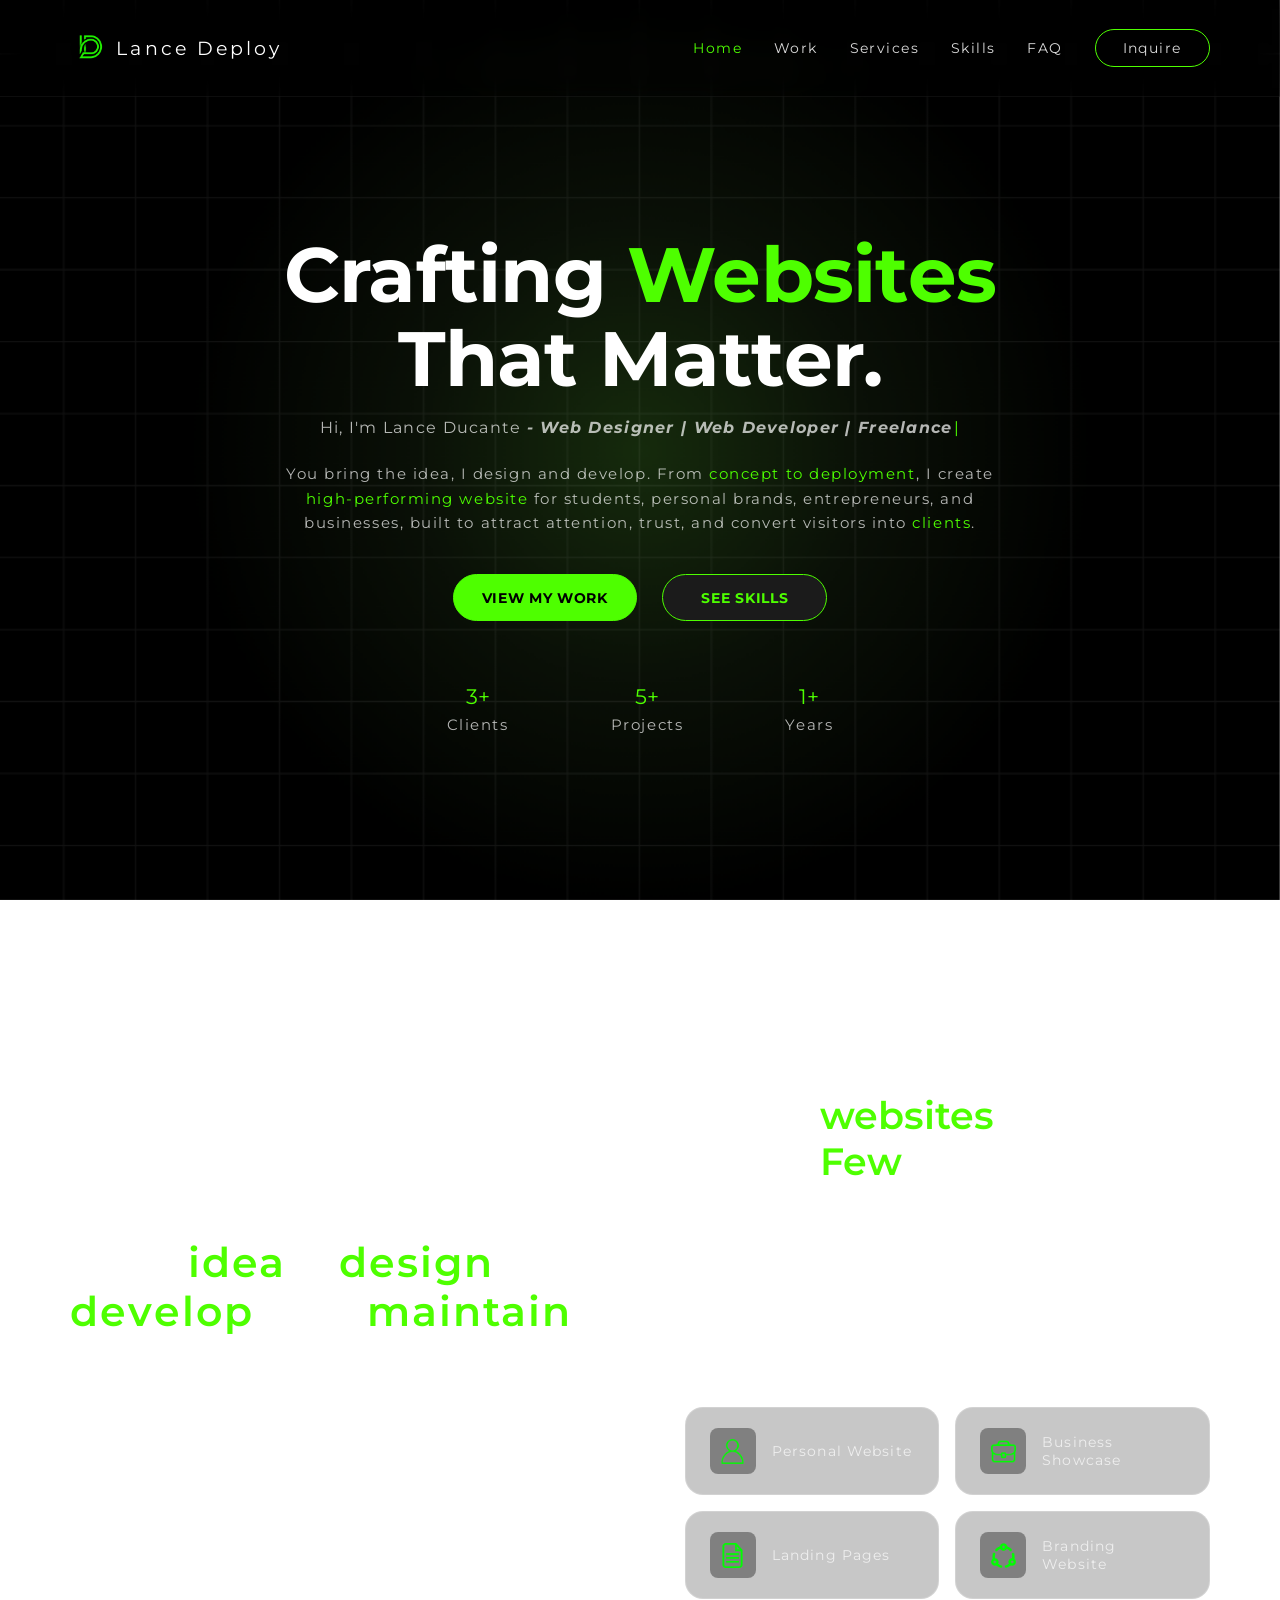
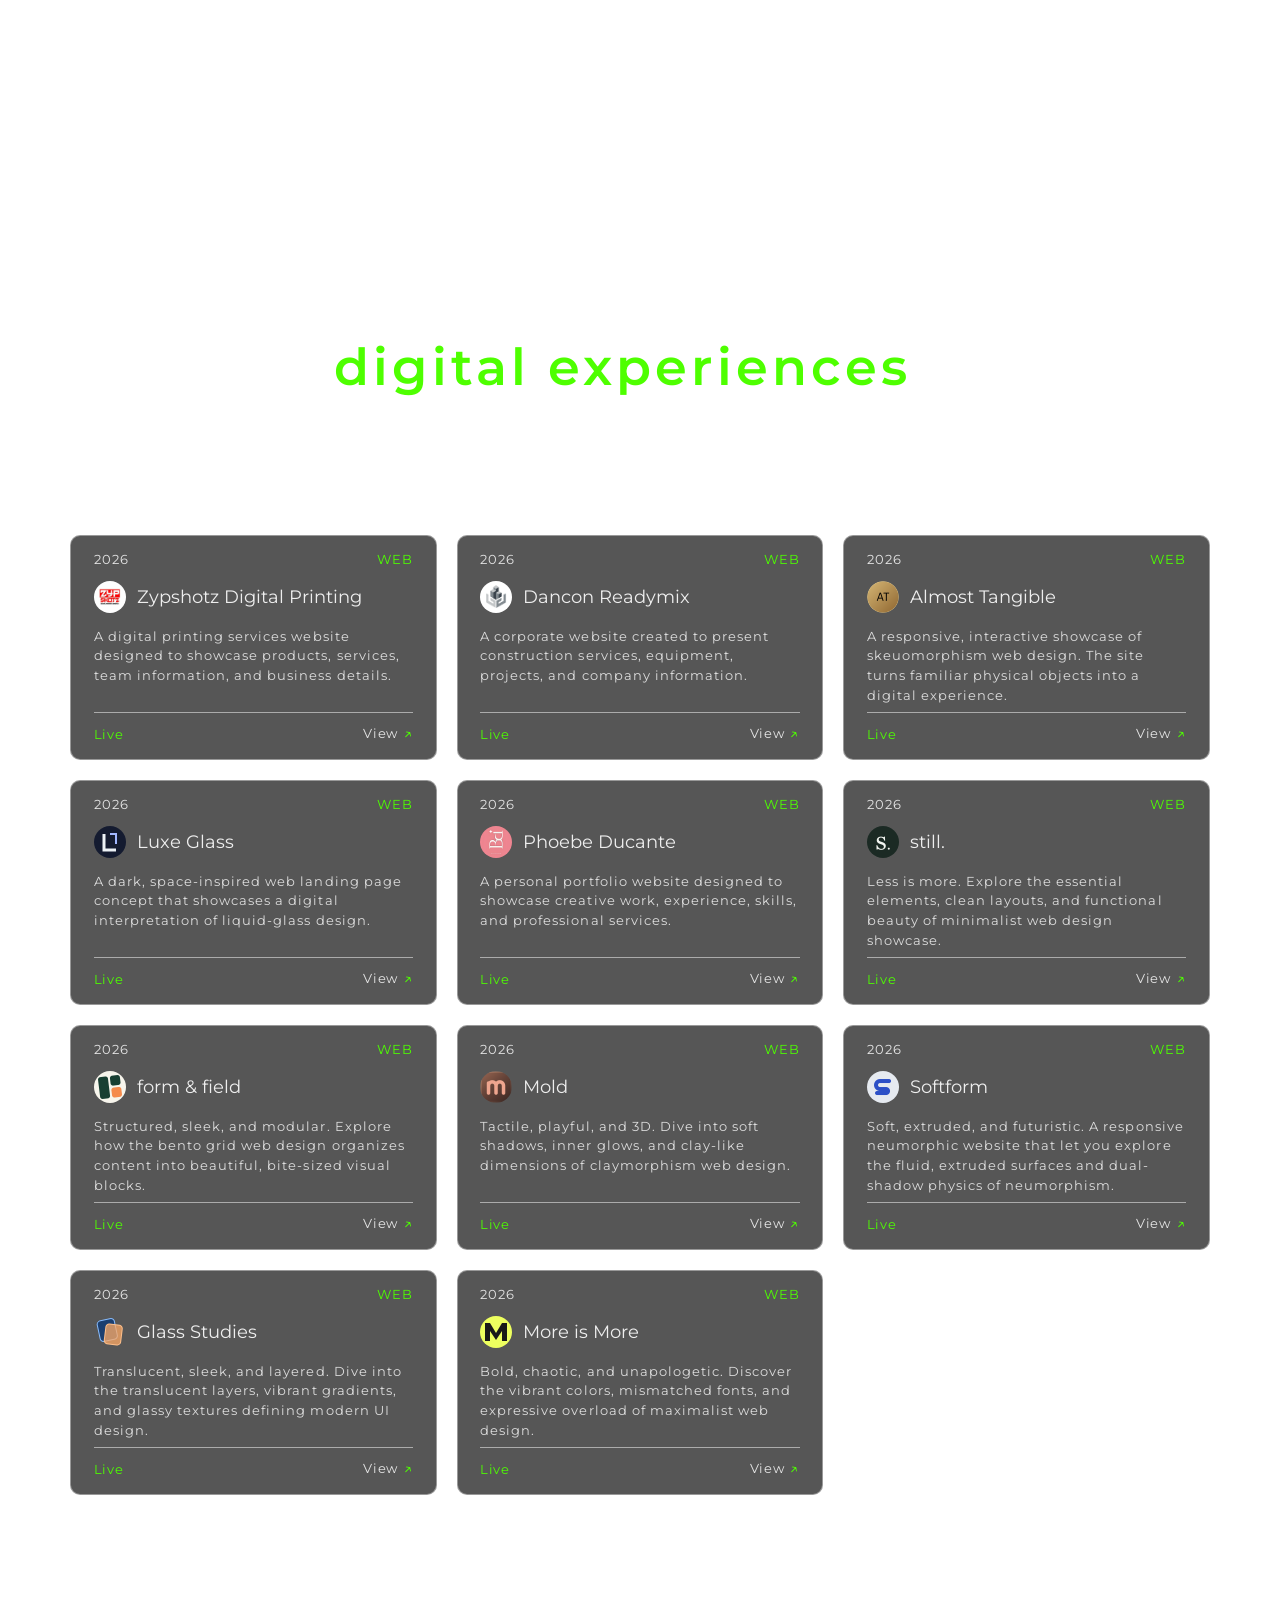
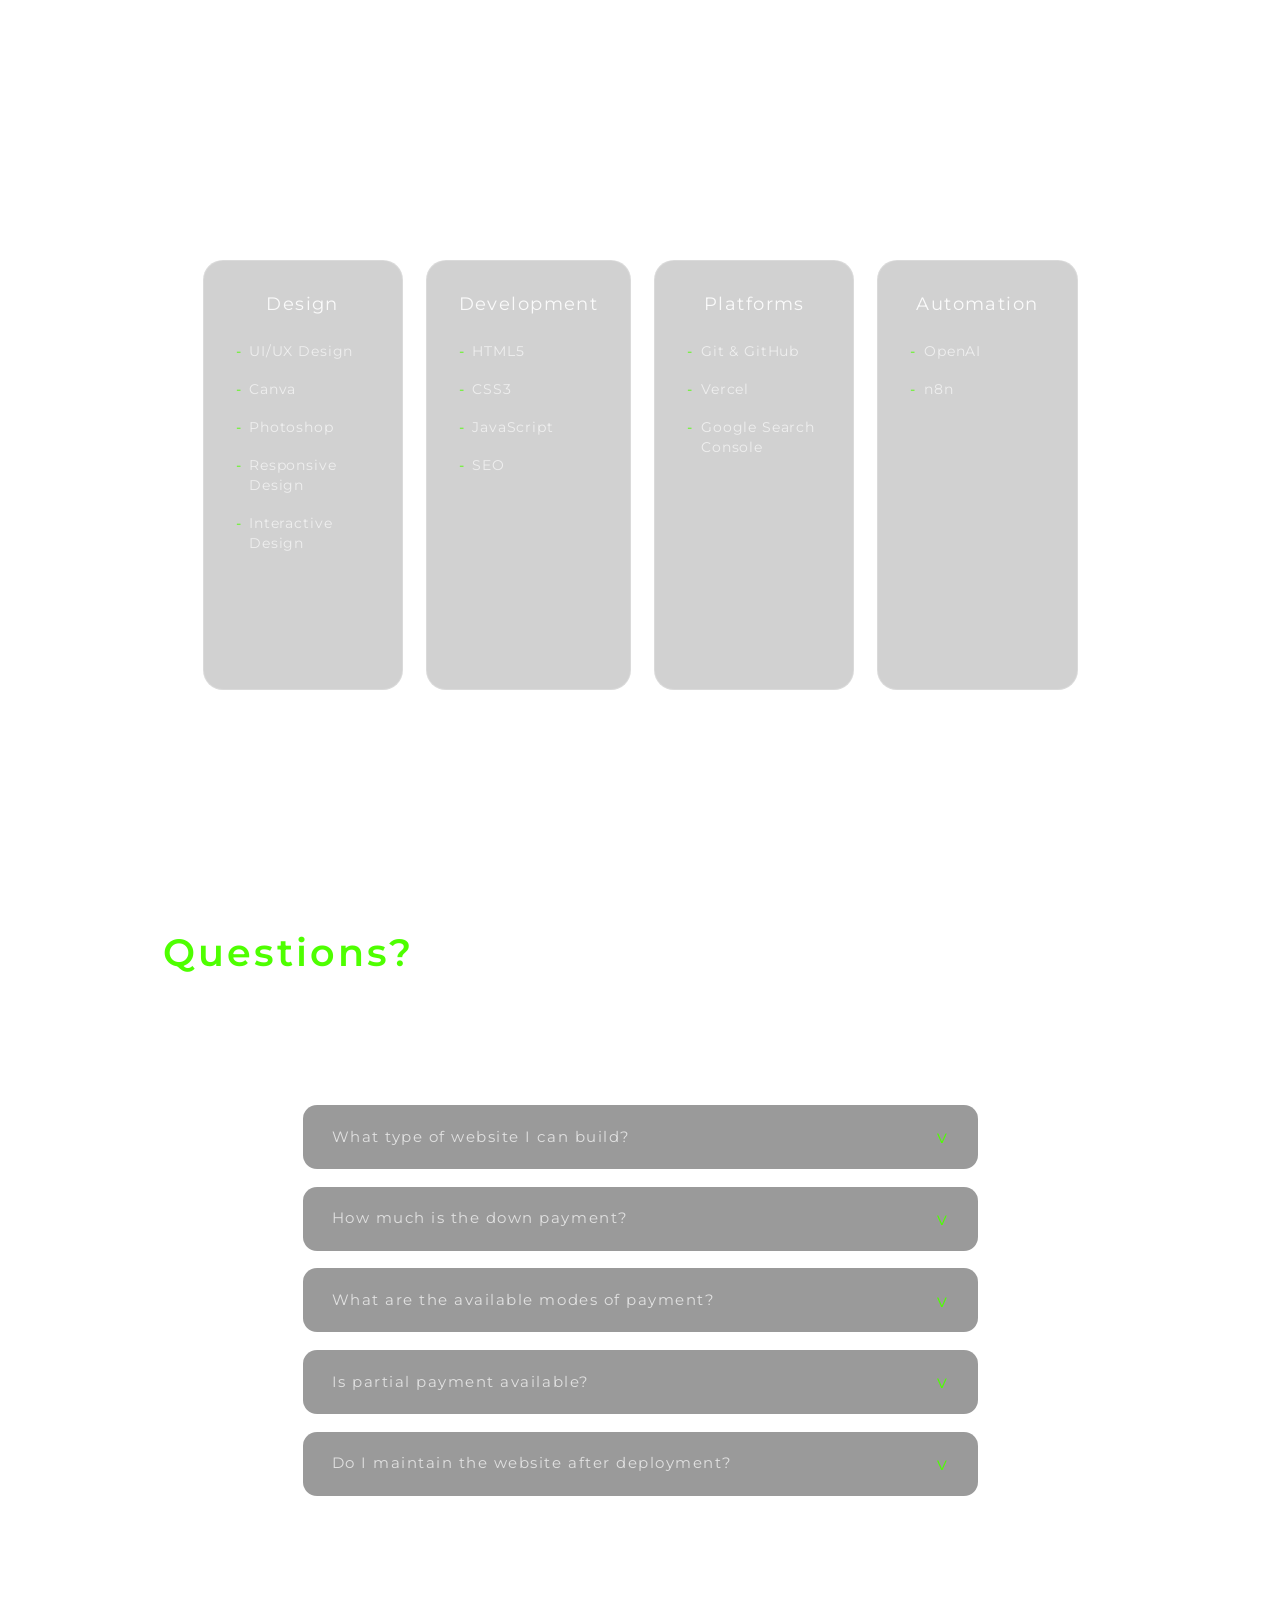
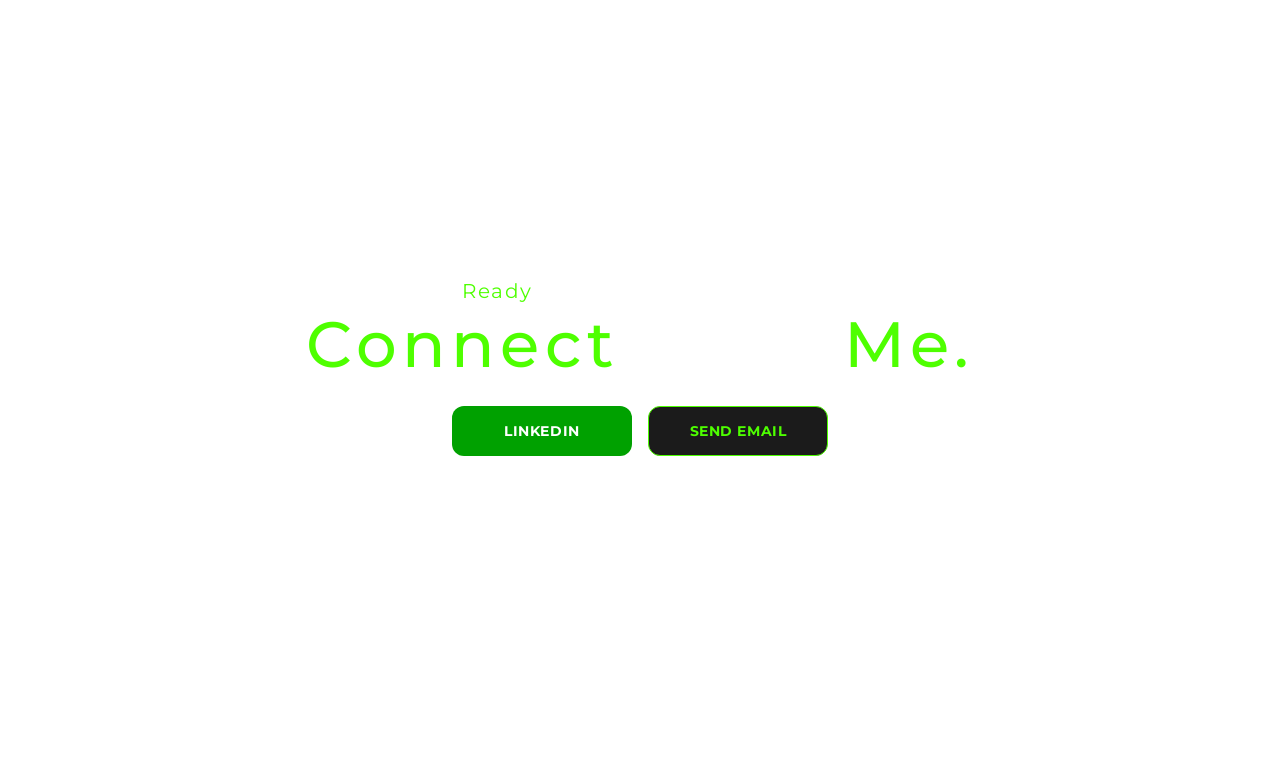
==== index.html @ c5c69094 "added work projects" ====
<!doctype html>
<html lang="en">
  <head>
    <meta charset="UTF-8" />
    <meta name="viewport" content="width=device-width, initial-scale=1.0" />

    <meta
      name="google-site-verification"
      content="2oDPZnvQmDfWhQoAChXoKWoCoxsb-Zlp39iuIh6x6Gg"
    />

    <link rel="preconnect" href="https://fonts.googleapis.com" />
    <link rel="preconnect" href="https://fonts.gstatic.com" crossorigin />
    <link
      href="https://fonts.googleapis.com/css2?family=Comic+Neue:ital,wght@0,300;0,400;0,700;1,300;1,400;1,700&family=Montserrat:ital,wght@0,100..900;1,100..900&family=Poppins:ital,wght@0,100;0,200;0,300;0,400;0,500;0,600;0,700;0,800;0,900;1,100;1,200;1,300;1,400;1,500;1,600;1,700;1,800;1,900&display=swap"
      rel="stylesheet"
    />
    <link
      rel="icon"
      type="image/png"
      sizes="32x32"
      href="images/favicon-32.png"
    />
    <link
      rel="icon"
      type="image/png"
      sizes="16x16"
      href="images/favicon-16.png"
    />
    <link
      rel="apple-touch-icon"
      sizes="180x180"
      href="images/apple-touch.png"
    />
    <link rel="icon" href="images/favicon.ico" />
    <link rel="stylesheet" href="style.css" />
    <title>Lance Ducante - Web Designer | Web Developer | Freelance</title>

    <meta
      name="description"
      content="Lance Ducante is a web designer web developer creating high-performing websites for students, personal brands, entrepreneurs, businesses."
    />

    <meta
      name="keywords"
      content="Lance Ducante, web designer, web developer, website design, web development, personal website, portfolio website, business website, responsive websites, freelance web developer"
    />

    <meta name="author" content="Lance Ducante" />

    <meta name="robots" content="index, follow" />

    <meta name="theme-color" content="#4eff00" />

    <link rel="canonical" href="https://lance-ducante.vercel.app/" />

    <meta
      property="og:title"
      content="Lance Ducante | Web Designer & Web Developer"
    />

    <meta
      property="og:description"
      content="Explore Lance Ducante's web design and development portfolio, featuring websites built for personal brands, businesses, and creative projects."
    />

    <meta
      property="og:image"
      content="https://lance-ducante.vercel.app/images/og-image.jpg"
    />

    <meta property="og:image:width" content="1200" />
    <meta property="og:image:height" content="630" />
    <meta property="og:image:type" content="image/jpeg" />

    <meta property="og:url" content="https://lance-ducante.vercel.app/" />

    <meta property="og:type" content="website" />

    <meta property="og:site_name" content="Lance Ducante" />

    <meta name="twitter:card" content="summary_large_image" />

    <meta
      name="twitter:title"
      content="Lance Ducante | Web Designer & Web Developer"
    />

    <meta
      name="twitter:description"
      content="Explore Lance Ducante's web design and development portfolio, featuring websites built for personal brands, businesses, and creative projects."
    />

    <meta
      name="twitter:image"
      content="https://lance-ducante.vercel.app/images/og-image.jpg"
    />

    <script type="application/ld+json">
      {
        "@context": "https://schema.org",
        "@graph": [
          {
            "@type": "Person",
            "@id": "https://lance-ducante.vercel.app/#person",
            "name": "Lance Ducante",
            "url": "https://lance-ducante.vercel.app/",
            "image": "https://lance-ducante.vercel.app/images/lance-ducante.png",
            "jobTitle": "Web Designer & Web Developer",
            "description": "Web designer and web developer creating high-performing websites for personal brands, startups, and businesses.",
            "email": "mailto:lanceandreiducante@gmail.com",
            "address": {
              "@type": "PostalAddress",
              "addressLocality": "Cavite",
              "addressCountry": "Philippines"
            },
            "sameAs": [
              "https://github.com/lancr-dev",
              "https://www.facebook.com/profile.php?id=61594485743863",
              "https://www.instagram.com/lance.deploy/?hl=en",
              "https://www.linkedin.com/in/lance-andrei-ducante-20366a3b8/",
              "https://www.behance.net/lanceaducante"
            ]
          },
          {
            "@type": "WebSite",
            "@id": "https://lance-ducante.vercel.app/#website",
            "url": "https://lance-ducante.vercel.app/",
            "name": "Lance Ducante",
            "description": "Portfolio of Lance Ducante, a web designer and web developer creating high-performing websites for personal brands, startups, and businesses.",
            "publisher": {
              "@id": "https://lance-ducante.vercel.app/#person"
            }
          },
          {
            "@type": "WebPage",
            "@id": "https://lance-ducante.vercel.app/#webpage",
            "url": "https://lance-ducante.vercel.app/",
            "name": "Lance Ducante | Web Designer & Web Developer",
            "description": "Explore Lance Ducante's web design and development portfolio, featuring websites built for personal brands, businesses, and creative projects.",
            "isPartOf": {
              "@id": "https://lance-ducante.vercel.app/#website"
            },
            "about": {
              "@id": "https://lance-ducante.vercel.app/#person"
            },
            "publisher": {
              "@id": "https://lance-ducante.vercel.app/#person"
            }
          }
        ]
      }
    </script>
  </head>
  <body>
    <header class="site-header">
      <nav class="navbar" aria-label="Main navigation">
        <div class="nav__logo__title">
          <img
            class="nav__logo"
            src="images/logo.png"
            alt="Lance Ducante logo"
          />
          <a href="#home" class="navbar__logo"> Lance Deploy </a>
        </div>

        <div class="navbar__links">
          <a href="#home" class="navbar__link">Home</a>
          <a href="#work" class="navbar__link">Work</a>
          <a href="#services" class="navbar__link">Services</a>
          <a href="#skills" class="navbar__link">Skills</a>
          <a href="#faq" class="navbar__link">FAQ</a>
          <a href="#inquire" class="navbar__link navbar__link--button">
            Inquire
          </a>
        </div>

        <button
          type="button"
          class="navbar__menu-button"
          aria-label="Open navigation menu"
          aria-expanded="false"
          aria-controls="mobile-sidebar"
        >
          <img src="icons/menu.png" alt="menu" />
        </button>
      </nav>
    </header>

    <aside id="mobile-sidebar" class="sidebar" aria-hidden="true">
      <div class="sidebar__header">
        <span class="sidebar__title">Menu</span>

        <button
          type="button"
          class="sidebar__close-button"
          aria-label="Close navigation menu"
        >
          <img src="icons/close.png" alt="close" />
        </button>
      </div>

      <nav class="sidebar__links" aria-label="Mobile navigation">
        <a href="#home" class="sidebar__link">Home</a>
        <a href="#work" class="sidebar__link">Work</a>
        <a href="#services" class="sidebar__link">Services</a>
        <a href="#skills" class="sidebar__link">Skills</a>
        <a href="#faq" class="sidebar__link">FAQ</a>
        <a href="#inquire" class="sidebar__link">Inquire</a>
      </nav>
    </aside>

    <section id="home" class="home">
      <div class="home__content">
        <h1 class="animate-item">
          Crafting <span>Websites</span><br />
          That Matter.
        </h1>

        <p class="home__intro animate-item">
          Hi, I'm
          <span class="home__typing-name"></span>
          <span class="home__typing-role"></span>
        </p>

        <p class="home__description animate-item">
          You bring the idea, I design and develop. From
          <span>concept to deployment</span>, I create
          <span>high-performing website</span> for students, personal brands,
          entrepreneurs, and businesses, built to attract attention, trust, and
          convert visitors into <span>clients</span>.
        </p>

        <div class="home__actions animate-item delay-2">
          <a href="#work" class="home__button home__button--primary">
            View My Work
          </a>

          <a href="#skills" class="home__button home__button--secondary">
            See Skills
          </a>
        </div>
      </div>

      <ul
        class="home__stats animate-item delay-3"
        aria-label="Portfolio statistics"
      >
        <li class="home__stat">
          <span class="home__stat-number" data-value="3">0+</span>
          <span class="home__stat-label">Clients</span>
        </li>

        <li class="home__stat">
          <span class="home__stat-number" data-value="5">0+</span>
          <span class="home__stat-label">Projects</span>
        </li>

        <li class="home__stat">
          <span class="home__stat-number" data-value="1">0+</span>
          <span class="home__stat-label">Years</span>
        </li>
      </ul>
    </section>

    <section id="services" class="services">
      <div class="services__header animate-item">
        <h2>Services</h2>
      </div>

      <div class="services__content">
        <div class="services__intro">
          <h3 class="animate-item delay-2">
            Your <span>idea</span>, I <span>design</span>,
            <br />
            <span>develop</span> and <span>maintain</span>.
          </h3>

          <p class="animate-item delay-2">
            I am both web designer and a web developer that help personal
            brands, entrepreneurs, and businesses turn ideas into strategic
            websites that do more than exist and perform.
          </p>
        </div>

        <div class="services__categories">
          <div class="services__message animate-item">
            <h3>
              Most <span>websites</span> look good.
              <br />
              <span>Few</span> actually grow a business.
            </h3>

            <p>
              Every project starts with understanding the business behind it.
              Who you are, what you offer, and why customers should choose you.
            </p>
          </div>

          <div class="services__list">
            <p class="services__list-title animate-item delay-2">
              Categories of Website I Can Build For You:
            </p>

            <div class="services__grid animate-item delay-2">
              <article class="service-card">
                <div class="service-card__icon">
                  <img src="icons/personal.png" alt="icon" />
                </div>

                <h4>Personal Website</h4>
              </article>

              <article class="service-card">
                <div class="service-card__icon">
                  <img src="icons/business-showcase.png" alt="icon" />
                </div>

                <h4>Business Showcase</h4>
              </article>

              <article class="service-card">
                <div class="service-card__icon">
                  <img src="icons/resume-portfolio.png" alt="icon" />
                </div>

                <h4>Landing Pages</h4>
              </article>

              <article class="service-card">
                <div class="service-card__icon">
                  <img src="icons/branding.png" alt="icon" />
                </div>

                <h4>Branding Website</h4>
              </article>
            </div>
          </div>
        </div>
      </div>
    </section>

    <section id="work" class="work">
      <div class="work__header">
        <p class="work__label animate-item">Work</p>

        <h2 class="work__title animate-item delay-2">
          Crafting <span>digital experiences</span>
          <br />
          that run seamlessly.
        </h2>
      </div>

      <div class="work__grid animate-item delay-2">
        <article class="work-card">
          <a href="https://zypshotz.vercel.app/">
            <div class="work-card__top">
              <span class="work-card__year">2026</span>
              <span class="work-card__type">Web</span>
            </div>

            <div class="work-card__project">
              <div class="work-card__logo">
                <img src="images/zypshotz-logo.jpg" alt="Zypshotz logo" />
              </div>

              <h3 class="work-card__name">Zypshotz Digital Printing</h3>
            </div>

            <p class="work-card__description">
              A digital printing services website designed to showcase products,
              services, team information, and business details.
            </p>

            <div class="work-card__footer">
              <span class="work-card__status">Live</span>

              <a
                href="https://zypshotz.vercel.app/"
                class="work-card__link"
                target="_blank"
                rel="noopener noreferrer"
              >
                View
                <span aria-hidden="true">↗</span>
              </a>
            </div>
          </a>
        </article>

        <article class="work-card">
          <a href="https://dancon-website.vercel.app/">
            <div class="work-card__top">
              <span class="work-card__year">2026</span>
              <span class="work-card__type">Web</span>
            </div>

            <div class="work-card__project">
              <div class="work-card__logo">
                <img src="images/dancon-logo.png" alt="Dancon Readymix logo" />
              </div>

              <h3 class="work-card__name">Dancon Readymix</h3>
            </div>

            <p class="work-card__description">
              A corporate website created to present construction services,
              equipment, projects, and company information.
            </p>

            <div class="work-card__footer">
              <span class="work-card__status">Live</span>

              <a
                href="https://dancon-website.vercel.app/"
                class="work-card__link"
                target="_blank"
                rel="noopener noreferrer"
              >
                View
                <span aria-hidden="true">↗</span>
              </a>
            </div>
          </a>
        </article>

        <article class="work-card">
          <a href="https://skeuomorphism-website.vercel.app/">
            <div class="work-card__top">
              <span class="work-card__year">2026</span>
              <span class="work-card__type">Web</span>
            </div>

            <div class="work-card__project">
              <div class="work-card__logo">
                <img
                  src="images/almost-tangible-logo.png"
                  alt="Dancon Readymix logo"
                />
              </div>

              <h3 class="work-card__name">Almost Tangible</h3>
            </div>

            <p class="work-card__description">
              A responsive, interactive showcase of skeuomorphism web design.
              The site turns familiar physical objects into a digital
              experience.
            </p>

            <div class="work-card__footer">
              <span class="work-card__status">Live</span>

              <a
                href="https://skeuomorphism-website.vercel.app/"
                class="work-card__link"
                target="_blank"
                rel="noopener noreferrer"
              >
                View
                <span aria-hidden="true">↗</span>
              </a>
            </div>
          </a>
        </article>

        <article class="work-card">
          <a href="https://luxe-glass-two.vercel.app/">
            <div class="work-card__top">
              <span class="work-card__year">2026</span>
              <span class="work-card__type">Web</span>
            </div>

            <div class="work-card__project">
              <div class="work-card__logo">
                <img src="images/luxe-glass-logo.png" alt="Luxe Glass" />
              </div>

              <h3 class="work-card__name">Luxe Glass</h3>
            </div>

            <p class="work-card__description">
              A dark, space-inspired web landing page concept that showcases a
              digital interpretation of liquid-glass design.
            </p>

            <div class="work-card__footer">
              <span class="work-card__status">Live</span>

              <a
                href="https://luxe-glass-two.vercel.app/"
                class="work-card__link"
                target="_blank"
                rel="noopener noreferrer"
              >
                View
                <span aria-hidden="true">↗</span>
              </a>
            </div>
          </a>
        </article>

        <article class="work-card">
          <a href="https://phoebe-ducante.vercel.app/">
            <div class="work-card__top">
              <span class="work-card__year">2026</span>
              <span class="work-card__type">Web</span>
            </div>

            <div class="work-card__project">
              <div class="work-card__logo">
                <img src="images/pb-logo.png" alt="Phoebe Ducante logo" />
              </div>

              <h3 class="work-card__name">Phoebe Ducante</h3>
            </div>

            <p class="work-card__description">
              A personal portfolio website designed to showcase creative work,
              experience, skills, and professional services.
            </p>

            <div class="work-card__footer">
              <span class="work-card__status">Live</span>

              <a
                href="https://phoebe-ducante.vercel.app/"
                class="work-card__link"
                target="_blank"
                rel="noopener noreferrer"
              >
                View
                <span aria-hidden="true">↗</span>
              </a>
            </div>
          </a>
        </article>

        <article class="work-card">
          <a href="https://still-minimalist.vercel.app/">
            <div class="work-card__top">
              <span class="work-card__year">2026</span>
              <span class="work-card__type">Web</span>
            </div>

            <div class="work-card__project">
              <div class="work-card__logo">
                <img src="images/still-logo.png" alt="Still" />
              </div>

              <h3 class="work-card__name">still.</h3>
            </div>

            <p class="work-card__description">
              Less is more. Explore the essential elements, clean layouts, and
              functional beauty of minimalist web design showcase.
            </p>

            <div class="work-card__footer">
              <span class="work-card__status">Live</span>

              <a
                href="https://still-minimalist.vercel.app/"
                class="work-card__link"
                target="_blank"
                rel="noopener noreferrer"
              >
                View
                <span aria-hidden="true">↗</span>
              </a>
            </div>
          </a>
        </article>

        <article class="work-card">
          <a href="https://form-field-eight.vercel.app/">
            <div class="work-card__top">
              <span class="work-card__year">2026</span>
              <span class="work-card__type">Web</span>
            </div>

            <div class="work-card__project">
              <div class="work-card__logo">
                <img src="images/formfield.png" alt="form & field" />
              </div>

              <h3 class="work-card__name">form & field</h3>
            </div>

            <p class="work-card__description">
              Structured, sleek, and modular. Explore how the bento grid web
              design organizes content into beautiful, bite-sized visual blocks.
            </p>

            <div class="work-card__footer">
              <span class="work-card__status">Live</span>

              <a
                href="https://form-field-eight.vercel.app/"
                class="work-card__link"
                target="_blank"
                rel="noopener noreferrer"
              >
                View
                <span aria-hidden="true">↗</span>
              </a>
            </div>
          </a>
        </article>

        <article class="work-card">
          <a href="https://mold-three.vercel.app/">
            <div class="work-card__top">
              <span class="work-card__year">2026</span>
              <span class="work-card__type">Web</span>
            </div>

            <div class="work-card__project">
              <div class="work-card__logo">
                <img src="images/mold-logo.png" alt="Mold" />
              </div>

              <h3 class="work-card__name">Mold</h3>
            </div>

            <p class="work-card__description">
              Tactile, playful, and 3D. Dive into soft shadows, inner glows, and
              clay-like dimensions of claymorphism web design.
            </p>

            <div class="work-card__footer">
              <span class="work-card__status">Live</span>

              <a
                href="https://mold-three.vercel.app/"
                class="work-card__link"
                target="_blank"
                rel="noopener noreferrer"
              >
                View
                <span aria-hidden="true">↗</span>
              </a>
            </div>
          </a>
        </article>

        <article class="work-card">
          <a href="https://softform.vercel.app/">
            <div class="work-card__top">
              <span class="work-card__year">2026</span>
              <span class="work-card__type">Web</span>
            </div>

            <div class="work-card__project">
              <div class="work-card__logo">
                <img src="images/softform-logo.png" alt="Softform" />
              </div>

              <h3 class="work-card__name">Softform</h3>
            </div>

            <p class="work-card__description">
              Soft, extruded, and futuristic. A responsive neumorphic website
              that let you explore the fluid, extruded surfaces and dual-shadow
              physics of neumorphism.
            </p>

            <div class="work-card__footer">
              <span class="work-card__status">Live</span>

              <a
                href="https://softform.vercel.app/"
                class="work-card__link"
                target="_blank"
                rel="noopener noreferrer"
              >
                View
                <span aria-hidden="true">↗</span>
              </a>
            </div>
          </a>
        </article>

        <article class="work-card">
          <a href="https://glass-studies.vercel.app/">
            <div class="work-card__top">
              <span class="work-card__year">2026</span>
              <span class="work-card__type">Web</span>
            </div>

            <div class="work-card__project">
              <div class="work-card__logo">
                <img src="images/glass-studies.png" alt="Glass Studies" />
              </div>

              <h3 class="work-card__name">Glass Studies</h3>
            </div>

            <p class="work-card__description">
              Translucent, sleek, and layered. Dive into the translucent layers,
              vibrant gradients, and glassy textures defining modern UI design.
            </p>

            <div class="work-card__footer">
              <span class="work-card__status">Live</span>

              <a
                href="https://glass-studies.vercel.app/"
                class="work-card__link"
                target="_blank"
                rel="noopener noreferrer"
              >
                View
                <span aria-hidden="true">↗</span>
              </a>
            </div>
          </a>
        </article>

        <article class="work-card">
          <a href="https://more-is-more.vercel.app/">
            <div class="work-card__top">
              <span class="work-card__year">2026</span>
              <span class="work-card__type">Web</span>
            </div>

            <div class="work-card__project">
              <div class="work-card__logo">
                <img src="images/more-is-more-logo.png" alt="More is More" />
              </div>

              <h3 class="work-card__name">More is More</h3>
            </div>

            <p class="work-card__description">
              Bold, chaotic, and unapologetic. Discover the vibrant colors,
              mismatched fonts, and expressive overload of maximalist web
              design.
            </p>

            <div class="work-card__footer">
              <span class="work-card__status">Live</span>

              <a
                href="https://more-is-more.vercel.app/"
                class="work-card__link"
                target="_blank"
                rel="noopener noreferrer"
              >
                View
                <span aria-hidden="true">↗</span>
              </a>
            </div>
          </a>
        </article>
      </div>
    </section>

    <section id="skills" class="skills">
      <div class="skills__header">
        <p class="skills__label animate-item">Skills &amp; Tools</p>

        <h2 class="animate-item delay-2">What I <span>build</span> with.</h2>
      </div>

      <div class="skills__grid animate-item delay-2">
        <article class="skills__card">
          <h3>Design</h3>

          <ul class="skills__list">
            <li>UI/UX Design</li>
            <li>Canva</li>
            <li>Photoshop</li>
            <li>Responsive Design</li>
            <li>Interactive Design</li>
          </ul>
        </article>

        <article class="skills__card">
          <h3>Development</h3>

          <ul class="skills__list">
            <li>HTML5</li>
            <li>CSS3</li>
            <li>JavaScript</li>
            <li>SEO</li>
          </ul>
        </article>

        <article class="skills__card">
          <h3>Platforms</h3>

          <ul class="skills__list">
            <li>Git &amp; GitHub</li>
            <li>Vercel</li>
            <li>Google Search Console</li>
          </ul>
        </article>

        <article class="skills__card">
          <h3>Automation</h3>

          <ul class="skills__list">
            <li>OpenAI</li>
            <li>n8n</li>
          </ul>
        </article>
      </div>
    </section>

    <section id="faq" class="faq">
      <div class="faq__header">
        <p class="faq__label animate-item">FAQ</p>

        <h2 class="animate-item delay-2">
          Got <span>Questions?</span>
          <br />
          Everything you need to know.
        </h2>
      </div>

      <div class="faq__list animate-item delay-2">
        <div class="faq__item">
          <button type="button" class="faq__question" aria-expanded="false">
            <span>What type of website I can build?</span>
            <span class="faq__icon" aria-hidden="true">v</span>
          </button>

          <div class="faq__answer">
            <p>
              I can build website showcase for personal, portfolios, business
              websites, and branding-focused websites based on your goals,
              content, and requirements.
            </p>
          </div>
        </div>

        <div class="faq__item">
          <button type="button" class="faq__question" aria-expanded="false">
            <span>How much is the down payment?</span>
            <span class="faq__icon" aria-hidden="true">v</span>
          </button>

          <div class="faq__answer">
            <p>
              Our payment terms are flexible, a 10%-20% down payment is all you
              need to get started. For example, if your project is ₱8,000, the
              initial payment is only ₱1,600.
              <br />
              <br />
              This allows me to begin the project immmediately without a large
              upfront cost, with the balance payable as I progress with the
              project.
            </p>
          </div>
        </div>

        <div class="faq__item">
          <button type="button" class="faq__question" aria-expanded="false">
            <span>What are the available modes of payment?</span>
            <span class="faq__icon" aria-hidden="true">v</span>
          </button>

          <div class="faq__answer">
            <p>
              I accept several payment methods to make it easy for you to get
              started:
              <br />
              <br />
              - GCash | MariBank
            </p>
          </div>
        </div>

        <div class="faq__item">
          <button type="button" class="faq__question" aria-expanded="false">
            <span>Is partial payment available?</span>
            <span class="faq__icon" aria-hidden="true">v</span>
          </button>

          <div class="faq__answer">
            <p>
              Yes, I offer a partial payment setup.
              <br />
              <br />
              You can start with a 10%-20% down payment, and then the remaining
              balance can be paid in installments during the development process
              (e.g. at 30%, 50%, and 70% completion).
              <br />
              <br />
              These flexible terms make it easier to manage your budget while
              the project is ongoing.
            </p>
          </div>
        </div>

        <div class="faq__item">
          <button type="button" class="faq__question" aria-expanded="false">
            <span>Do I maintain the website after deployment?</span>
            <span class="faq__icon" aria-hidden="true">v</span>
          </button>

          <div class="faq__answer">
            <p>
              Yes, website maintenance is available as an additional paid
              service, depending on your needs. This may include content updates
              and other post-deployment improvements.
              <br />
              <br />
              Ongoing or continuous website updates and maintenance will be
              charged separately from the original development or requested
              project.
              <br />
              <br />
              (e.g. Minor update: ₱300-₱500 | Medium update: ₱500-₱1,500 | Major
              update: ₱1,500-₱3,000+ )
            </p>
          </div>
        </div>
      </div>
    </section>

    <section id="inquire" class="inquire">
      <p class="inquire__label animate-item">Inquire</p>

      <div class="inquire__content">
        <p class="inquire__intro animate-item delay-2">
          <span>Ready</span> to bring your next idea?
        </p>

        <h2 class="inquire__title animate-item delay-2">
          <span>Connect</span> With <span>Me.</span>
        </h2>

        <div class="inquire__actions animate-item delay-3">
          <a
            href="https://www.linkedin.com/in/lance-andrei-ducante-20366a3b8/"
            class="inquire__button inquire__button--primary"
            target="_blank"
            rel="noopener noreferrer"
          >
            LinkedIn
          </a>

          <a
            href="mailto:lanceandreiducante@gmail.com"
            class="inquire__button inquire__button--secondary"
          >
            Send Email
          </a>
        </div>
      </div>
    </section>

    <footer class="footer">
      <div class="footer__links">
        <a
          href="https://github.com/lancr-dev"
          target="_blank"
          rel="noopener noreferrer"
        >
          GitHub
        </a>

        <a
          href="https://www.facebook.com/share/1DnbsoD94F/"
          target="_blank"
          rel="noopener noreferrer"
        >
          Facebook
        </a>

        <a
          href="https://www.instagram.com/lance.deploy?stkn=MXB2YW5jdzUzZjV4bg=="
          target="_blank"
          rel="noopener noreferrer"
        >
          Instagram
        </a>

        <a
          href="https://www.behance.net/lanceaducante"
          target="_blank"
          rel="noopener noreferrer"
        >
          Behance
        </a>
      </div>

      <p class="footer__copyright">&copy; 2026 Lance Ducante</p>
    </footer>
    <script src="script.js"></script>
  </body>
</html>
---- style.css ----
* {
  margin: 0;
  padding: 0;
  box-sizing: border-box;
}

:root {
  --color-primary: #4eff00;
  --color-secondary: #1b1b1b;
  --color-text: #ffffff;
}

section {
  scroll-margin-top: 50px;
}

html,
body {
  margin: 0;
  min-height: 100%;
}

body {
  font-family: 'Montserrat', sans-serif;
  font-size: 16px;
  scroll-behavior: smooth;
}

body::before {
  content: '';
  position: fixed;
  inset: 0;
  z-index: -1;

  background-image: url('images/background.png');
  background-repeat: no-repeat;
  background-position: center center;
  background-size: cover;
}

::selection {
  background-color: black;
  color: var(--color-primary);
}

::-moz-selection {
  background-color: black;
  color: var(--color-primary);
}

.site-header {
  position: fixed;
  top: 0;
  left: 0;
  z-index: 1000;

  width: 100%;
  padding: 1rem clamp(2rem, 5.5vw, 5rem);
}

.site-header {
  background: rgb(0 0 0 / 25%);
  border-bottom: 1px solid rgb(255 255 255 / 5%);

  backdrop-filter: blur(14px);
  -webkit-backdrop-filter: blur(14px);
}

.navbar {
  width: 100%;
  min-height: 60px;

  display: flex;
  align-items: center;
  justify-content: space-between;

  padding: 0.75rem 0;

  color: var(--color-text);
}

.nav__logo__title {
  display: flex;
  justify-content: center;
  align-items: center;
  gap: 6px;
}

.nav__logo {
  height: 40px;
  width: 40px;
}

.navbar__logo {
  color: var(--color-text);
  font-size: clamp(1rem, 1.5vw, 1.2rem);
  font-weight: 400;
  letter-spacing: 0.16em;
  text-decoration: none;
  white-space: nowrap;

  transition: 0.2s ease;
}

.navbar__logo:hover {
  color: var(--color-primary);
}

.navbar__links {
  display: flex;
  align-items: center;
  gap: clamp(1.5rem, 2.5vw, 2.5rem);
}

.navbar__link {
  color: rgb(255 255 255 / 85%);
  font-size: clamp(0.8rem, 1.1vw, 0.95rem);
  font-weight: 400;
  letter-spacing: 0.1em;
  text-decoration: none;
  transition: 0.3s ease;
}

.navbar__link:hover {
  color: var(--color-primary);
}

.navbar__link--button {
  min-width: 115px;

  display: inline-flex;
  align-items: center;
  justify-content: center;

  padding: 0.55rem 1rem;

  border: 1px solid var(--color-primary);
  border-radius: 999px;

  color: rgb(255 255 255 / 85%);
}

.navbar__link--button:hover {
  background-color: #303030;
  transform: translateX(10px);
}

.navbar__link.active {
  color: var(--color-primary);
}

.sidebar__link.active {
  color: var(--color-primary);
}

.navbar__menu-button {
  display: none;

  width: 42px;
  height: 42px;

  align-items: center;
  justify-content: center;

  padding: 0;
  border: none;

  background: transparent;
  cursor: pointer;
}

.navbar__menu-button img {
  width: 24px;
  height: 24px;
  object-fit: contain;
}

.sidebar {
  position: fixed;
  top: 0;
  right: 0;
  z-index: 1100;

  width: min(82vw, 360px);
  height: 100vh;

  display: flex;
  flex-direction: column;

  padding: 1.5rem clamp(1.5rem, 5vw, 2rem);

  background: rgb(15 15 15 / 70%);
  border-left: 1px solid rgb(78 255 0 / 20%);

  backdrop-filter: blur(18px);
  -webkit-backdrop-filter: blur(18px);

  transform: translateX(100%);
  visibility: hidden;
  opacity: 0;

  transition:
    transform 0.35s ease,
    opacity 0.3s ease,
    visibility 0.35s ease;
}

.sidebar.active {
  transform: translateX(0);
  visibility: visible;
  opacity: 1;
}

.sidebar__header {
  min-height: 60px;

  display: flex;
  align-items: center;
  justify-content: space-between;
}

.sidebar__title {
  color: rgb(255 255 255 / 70%);
  font-size: 0.8rem;
  font-weight: 400;
  letter-spacing: 0.12em;
  text-transform: uppercase;
}

.sidebar__close-button {
  width: 42px;
  height: 42px;

  display: flex;
  align-items: center;
  justify-content: center;

  padding: 0;
  border: none;

  background: transparent;
  cursor: pointer;
}

.sidebar__close-button img {
  width: 24px;
  height: 24px;
  object-fit: contain;
}

.sidebar__links {
  display: flex;
  flex-direction: column;
  gap: 1.5rem;

  margin-top: 4rem;
}

.sidebar__link {
  color: rgb(255 255 255 / 75%);
  font-size: 1rem;
  font-weight: 400;
  letter-spacing: 0.1em;
  text-decoration: none;
}

.home {
  min-height: 100vh;
  display: flex;
  flex-direction: column;
  align-items: center;
  justify-content: center;
  padding: clamp(7rem, 12vh, 9rem) clamp(1.5rem, 5vw, 5rem)
    clamp(2rem, 5vh, 4rem);
  text-align: center;
}

.home__content {
  width: min(100%, 850px);
  display: flex;
  flex-direction: column;
  align-items: center;
}

.home h1 {
  color: var(--color-text);
  font-size: clamp(2.8rem, 6vw, 5.5rem);
  font-weight: 700;
  line-height: 1.1;
  letter-spacing: -0.01em;
}

.home h1 span {
  color: var(--color-primary);
}

.home__intro {
  margin-top: clamp(0.75rem, 1.5vw, 1rem);
  color: rgb(255 255 255 / 70%);
  font-size: clamp(0.85rem, 1.3vw, 1rem);
  letter-spacing: 0.08em;
}

.home__intro strong {
  font-style: italic;
  font-weight: 700;
}

.home__typing-role {
  font-weight: 700;
  font-style: italic;
}

.home__typing-role::after {
  content: '|';
  margin-left: 0.1rem;
  color: var(--color-primary);
  font-weight: 400;
  font-style: normal;
  animation: typing-cursor 0.8s step-end infinite;
}

@keyframes typing-cursor {
  50% {
    opacity: 0;
  }
}

.home__description {
  max-width: 760px;
  margin-top: clamp(1.25rem, 2vw, 1.75rem);
  color: rgb(255 255 255 / 70%);
  font-size: clamp(0.8rem, 1.2vw, 1rem);
  line-height: 1.6;
  letter-spacing: 0.1em;
}

.home__description span {
  color: var(--color-primary);
}

.home__actions {
  display: flex;
  align-items: center;
  justify-content: center;
  gap: clamp(1rem, 2vw, 1.75rem);
  margin-top: clamp(1.75rem, 3vw, 2.5rem);
}

.home__button {
  min-width: 165px;
  padding: 0.9rem 1.75rem;
  border: 1px solid var(--color-primary);
  border-radius: 999px;
  font-size: 0.85rem;
  font-weight: 700;
  letter-spacing: 0.05em;
  text-decoration: none;
  text-transform: uppercase;
}

.home__button--primary {
  background-color: var(--color-primary);
  color: #000000;
  transition:
    transform 0.3s ease,
    box-shadow 0.3s ease;
}

.home__button--primary:hover {
  transform: translateY(-0.29rem);
  box-shadow: 0 0.75rem 1.5rem rgba(51, 255, 0, 0.2);
}

.home__button--secondary {
  background-color: var(--color-secondary);
  color: var(--color-primary);
  transition: 0.3s ease;
}

.home__button--secondary:hover {
  transform: translateX(10px);
  background-color: #353434;
}

.home__stats {
  display: flex;
  align-items: center;
  justify-content: center;
  gap: clamp(3rem, 8vw, 7rem);
  margin-top: clamp(3.5rem, 7vh, 5rem);
  padding: 0;
  list-style: none;
}

.home__stat {
  display: flex;
  flex-direction: column;
  align-items: center;
  gap: 0.4rem;
}

.home__stat-number {
  color: var(--color-primary);
  font-size: clamp(1.1rem, 1.8vw, 1.3rem);
  font-weight: 400;
}

.home__stat-label {
  color: rgb(255 255 255 / 70%);
  font-size: clamp(0.8rem, 1.2vw, 0.95rem);
  letter-spacing: 0.1em;
}

.services {
  min-height: 100vh;
  padding: clamp(5rem, 8vw, 7rem) clamp(2rem, 5.5vw, 5rem);
  color: var(--color-text);
}

.services__header h2 {
  color: rgb(255 255 255 / 70%);
  font-size: clamp(0.8rem, 1.2vw, 1rem);
  font-weight: 400;
  letter-spacing: 0.1em;
  text-transform: uppercase;
}

.services__content {
  display: grid;
  grid-template-columns: 1fr 1fr;
  gap: clamp(3rem, 7vw, 8rem);
  margin-top: clamp(3.5rem, 8vh, 6rem);
}

.services__intro {
  align-self: center;
  max-width: 600px;
}

.services__intro h3 {
  color: rgb(255 255 255 / 70%);
  font-size: clamp(1.5rem, 3.2vw, 3rem);
  font-weight: 600;
  line-height: 1.2;
  letter-spacing: 0.05em;
}

.services__intro h3 span {
  color: var(--color-primary);
}

.services__intro p {
  max-width: 620px;
  margin-top: clamp(1rem, 2vw, 1.5rem);
  color: rgb(255 255 255 / 70%);
  font-size: clamp(0.8rem, 1.15vw, 0.95rem);
  line-height: 1.6;
  letter-spacing: 0.12em;
}

.services__categories {
  display: flex;
  flex-direction: column;
  align-items: flex-end;
}

.services__message {
  max-width: 600px;
  text-align: right;
}

.services__message h3 {
  color: rgb(255 255 255 / 70%);
  font-size: clamp(1.4rem, 3vw, 2.7rem);
  font-weight: 600;
  line-height: 1.2;
}

.services__message h3 span {
  color: var(--color-primary);
}

.services__message p {
  margin-top: 0.75rem;
  color: rgb(255 255 255 / 70%);
  font-size: clamp(0.8rem, 1.1vw, 0.95rem);
  line-height: 1.6;
  letter-spacing: 0.1em;
}

.services__list {
  width: 100%;
  max-width: 610px;
  margin-top: clamp(3rem, 6vh, 4.5rem);
}

.services__list-title {
  margin-bottom: 1.5rem;
  color: rgb(255 255 255 / 70%);
  font-size: clamp(0.75rem, 1.1vw, 0.9rem);
  letter-spacing: 0.1em;
  text-align: right;
}

.services__grid {
  display: grid;
  grid-template-columns: repeat(2, 1fr);
  gap: 1rem;
}

.service-card {
  min-height: 87px;
  display: flex;
  align-items: center;
  gap: 1rem;
  padding: 1.25rem 1.5rem;
  border: 1px solid rgb(255 255 255 / 20%);
  border-radius: 18px;
  background-color: rgb(71 71 71 / 30%);

  transition: 0.3s ease;
}

.service-card:hover {
  border: 1px solid var(--color-primary);
}

.service-card__icon {
  width: 46px;
  height: 46px;
  flex-shrink: 0;
  display: flex;
  align-items: center;
  justify-content: center;
  border-radius: 8px;
  background-color: rgb(71 71 71 / 55%);
}

.service-card__icon img {
  width: 25px;
  height: 25px;
  display: block;
  object-fit: contain;
}

.service-card h4 {
  color: rgb(255 255 255 / 70%);
  font-size: clamp(0.8rem, 1.1vw, 0.95rem);
  font-weight: 400;
  letter-spacing: 0.08em;
}

.work {
  min-height: 100vh;
  padding: clamp(5rem, 8vw, 7rem) clamp(2rem, 5.5vw, 5rem);

  color: var(--color-text);
}

.work__header {
  display: flex;
  flex-direction: column;
  gap: 0.75rem;
}

.work__label {
  color: rgb(255 255 255 / 65%);
  font-size: clamp(0.75rem, 1.1vw, 0.9rem);
  font-weight: 400;
  letter-spacing: 0.1em;
  text-transform: uppercase;
}

.work__title {
  color: rgb(255 255 255 / 70%);
  font-size: clamp(2rem, 4vw, 3.2rem);
  font-weight: 600;
  line-height: 1.35;
  letter-spacing: 0.08em;
}

.work__title span {
  color: var(--color-primary);
}

.work__grid {
  width: min(100%, 1280px);

  display: grid;
  grid-template-columns: repeat(3, minmax(0, 1fr));
  gap: 1.25rem;

  margin: clamp(3rem, 6vw, 4rem) auto 0;
}

.work-card {
  min-height: 225px;
  display: flex;
  flex-direction: column;

  padding: 1rem 1.4rem;

  border: 1px solid rgb(255 255 255 / 40%);
  border-radius: 10px;
  background-color: rgb(30 30 30 / 75%);

  transition: 0.3s ease;
}

.work-card:hover {
  background-color: rgb(37, 37, 37);
  transform: translateY(-10px);
  border-color: var(--color-primary);
}

.work-card a {
  text-decoration: none;
}

.work-card__top {
  display: flex;
  align-items: center;
  justify-content: space-between;
}

.work-card__year,
.work-card__type {
  font-size: clamp(0.75rem, 1vw, 0.85rem);
  font-weight: 400;
  letter-spacing: 0.08em;
}

.work-card__year {
  color: rgb(255 255 255 / 85%);
}

.work-card__type {
  color: var(--color-primary);
  text-transform: uppercase;
}

.work-card__project {
  display: flex;
  align-items: center;
  gap: 0.7rem;

  margin-top: 0.9rem;
}

.work-card__logo {
  width: 32px;
  height: 32px;

  flex-shrink: 0;

  overflow: hidden;
  border-radius: 50%;
}

.work-card__logo img {
  width: 100%;
  height: 100%;

  display: block;

  object-fit: cover;
}

.work-card__name {
  color: rgb(255 255 255 / 90%);
  font-size: clamp(0.95rem, 1.5vw, 1.15rem);
  font-weight: 400;
  line-height: 1.3;
}

.work-card__description {
  margin-top: 0.85rem;

  color: rgb(255 255 255 / 80%);
  font-size: clamp(0.7rem, 1vw, 0.82rem);
  font-weight: 400;
  line-height: 1.55;
  letter-spacing: 0.08em;
}

.work-card__footer {
  margin-top: auto;
  padding-top: 0.65rem;

  display: flex;
  align-items: center;
  justify-content: space-between;

  border-top: 1px solid rgba(252, 252, 252, 0.514);
}

.work-card__status {
  color: var(--color-primary);
  font-size: clamp(0.75rem, 1vw, 0.85rem);
  font-weight: 400;
  letter-spacing: 0.05em;
}

.work-card__link {
  display: inline-flex;
  align-items: center;
  gap: 0.3rem;

  color: rgb(255 255 255 / 85%);
  font-size: clamp(0.75rem, 1vw, 0.85rem);
  font-weight: 400;
  letter-spacing: 0.05em;
  text-decoration: none;
}

.work-card__link span {
  color: var(--color-primary);
  font-size: 1rem;
}

.skills {
  min-height: 80vh;
  padding: clamp(5rem, 8vw, 7rem) clamp(2rem, 5.5vw, 5rem);
  color: var(--color-text);
}

.skills__header {
  display: flex;
  flex-direction: column;
  gap: 0.9rem;
}

.skills__label {
  color: rgb(255 255 255 / 70%);
  font-size: clamp(0.8rem, 1.2vw, 1rem);
  font-weight: 400;
  letter-spacing: 0.1em;
  text-transform: uppercase;
}

.skills__header h2 {
  color: rgb(255 255 255 / 70%);
  font-size: clamp(1.8rem, 3vw, 2.5rem);
  font-weight: 600;
  line-height: 1.2;
  letter-spacing: 0.08em;
}

.skills__header h2 span {
  color: var(--color-primary);
}

.skills__grid {
  width: min(100%, 875px);
  display: grid;
  grid-template-columns: repeat(4, 1fr);
  gap: clamp(1rem, 1.8vw, 1.5rem);
  margin: clamp(4rem, 9vh, 5.5rem) auto 0;
}

.skills__card {
  min-height: 430px;
  padding: clamp(1.75rem, 2.5vw, 2.25rem);
  border: 1px solid rgb(255 255 255 / 20%);
  border-radius: 20px;
  background-color: rgb(71 71 71 / 25%);

  transition: 0.3s ease;
}

.skills__card:hover {
  border: 1px solid var(--color-primary);
  transform: translateY(-10px);
}

.skills__card h3 {
  color: rgb(255 255 255 / 90%);
  font-size: clamp(1rem, 1.4vw, 1.2rem);
  font-weight: 400;
  letter-spacing: 0.08em;
  text-align: center;
}

.skills__list {
  display: flex;
  flex-direction: column;
  gap: 1.15rem;
  margin-top: 1.75rem;
  padding: 0;
  list-style: none;
}

.skills__list li {
  position: relative;
  padding-left: 0.85rem;
  color: rgb(255 255 255 / 65%);
  font-size: clamp(0.8rem, 1.1vw, 0.95rem);
  line-height: 1.4;
  letter-spacing: 0.06em;
}

.skills__list li::before {
  content: '-';
  position: absolute;
  left: 0;
  color: var(--color-primary);
}

.faq {
  min-height: 80vh;
  padding: clamp(5rem, 8vw, 7rem) clamp(2rem, 5.5vw, 5rem);
  color: var(--color-text);
}

.faq__header {
  display: flex;
  flex-direction: column;
  gap: 0.75rem;
}

.faq__label {
  color: rgb(255 255 255 / 70%);
  font-size: clamp(0.8rem, 1.2vw, 1rem);
  font-weight: 400;
  letter-spacing: 0.1em;
  text-transform: uppercase;
}

.faq__header h2 {
  color: rgb(255 255 255 / 70%);
  font-size: clamp(1.8rem, 3vw, 2.5rem);
  font-weight: 600;
  line-height: 1.4;
  letter-spacing: 0.08em;
}

.faq__header h2 span {
  color: var(--color-primary);
}

.faq__list {
  width: min(100%, 675px);
  display: flex;
  flex-direction: column;
  gap: 1.1rem;
  margin: clamp(4rem, 8vh, 5rem) auto 0;
}

.faq__item {
  overflow: hidden;
  border-radius: 14px;
  background-color: rgb(71 71 71 / 55%);
}

.faq__item {
  overflow: hidden;
  border: 1px solid transparent;
  border-radius: 14px;
  background-color: rgb(71 71 71 / 55%);
  transition: border-color 0.3s ease;
}

.faq__item:hover {
  border-color: var(--color-primary);
}

.faq__item.active {
  border-color: var(--color-primary);
}

.faq__question {
  width: 100%;
  min-height: 62px;
  display: flex;
  align-items: center;
  justify-content: space-between;
  gap: 1.5rem;
  padding: 1rem clamp(1.25rem, 2.5vw, 1.75rem);
  border: none;
  background: transparent;
  color: rgb(255 255 255 / 70%);
  font-family: inherit;
  font-size: clamp(0.8rem, 1.2vw, 0.95rem);
  font-weight: 400;
  line-height: 1.5;
  letter-spacing: 0.1em;
  text-align: left;
  cursor: pointer;
}

.faq__question span:first-child {
  flex: 1;
}

.faq__icon {
  flex-shrink: 0;
  color: var(--color-primary);
  font-family: inherit;
  font-size: 1.1rem;
  line-height: 1;
  transition: transform 0.3s ease;
}

.faq__item.active .faq__icon {
  transform: rotate(180deg);
}

.faq__answer {
  max-height: 0;
  overflow: hidden;
  padding-inline: clamp(1.25rem, 2.5vw, 1.75rem);
  transition: max-height 0.35s ease;
}

.faq__answer p {
  padding-bottom: 1.25rem;
  color: rgb(255 255 255 / 60%);
  font-size: clamp(0.75rem, 1.1vw, 0.9rem);
  line-height: 1.7;
  letter-spacing: 0.06em;
}

.inquire {
  position: relative;
  min-height: 80vh;
  padding: clamp(5rem, 8vw, 7rem) clamp(2rem, 5.5vw, 5rem);

  display: flex;
  flex-direction: column;

  color: var(--color-text);
}

.inquire__label {
  color: rgb(255 255 255 / 65%);
  font-size: clamp(0.75rem, 1.1vw, 0.9rem);
  font-weight: 400;
  letter-spacing: 0.1em;
  text-transform: uppercase;
}

.inquire__content {
  flex: 1;

  display: flex;
  flex-direction: column;
  align-items: center;
  justify-content: center;

  text-align: center;
}

.inquire__intro {
  color: rgb(255 255 255 / 70%);
  font-size: clamp(1rem, 1.6vw, 1.3rem);
  font-weight: 400;
  letter-spacing: 0.08em;
}

.inquire__intro span {
  color: var(--color-primary);
}

.inquire__title {
  margin-top: 0.35rem;

  color: rgb(255 255 255 / 70%);
  font-size: clamp(2.5rem, 5vw, 4rem);
  font-weight: 500;
  line-height: 1.15;
  letter-spacing: 0.08em;
}

.inquire__title span {
  color: var(--color-primary);
}

.inquire__actions {
  display: flex;
  align-items: center;
  justify-content: center;
  gap: 1rem;

  margin-top: 1.5rem;
}

.inquire__button {
  min-width: 180px;
  min-height: 50px;

  display: inline-flex;
  align-items: center;
  justify-content: center;

  padding: 0.8rem 1.5rem;

  border-radius: 12px;

  font-family: inherit;
  font-size: 0.9rem;
  font-weight: bold;
  letter-spacing: 0.04em;
  text-decoration: none;
  text-transform: uppercase;

  transition: border-color 0.3s ease;
}

.inquire__button--primary {
  background-color: rgb(0, 161, 0);
  color: #ffffff;

  transition:
    transform 0.3s ease,
    box-shadow 0.3s ease;
}

.inquire__button--primary:hover {
  transform: translateY(-0.29rem);
  box-shadow: 0 0.75rem 1.5rem rgba(51, 255, 0, 0.2);
}

.inquire__button--secondary {
  border: 1px solid var(--color-primary);

  background-color: var(--color-secondary);
  color: var(--color-primary);

  transition: 0.3s ease;
}

.inquire__button--secondary:hover {
  transform: translateX(10px);
  background-color: #353434;
}

.footer {
  min-height: 60px;

  display: flex;
  align-items: center;
  justify-content: space-between;

  padding: 1rem clamp(2rem, 5.5vw, 5rem);

  color: rgb(255 255 255 / 65%);
}

.footer__links {
  display: flex;
  align-items: center;
  gap: 2rem;
}

.footer a,
.footer__copyright {
  color: inherit;
  font-size: clamp(0.7rem, 1vw, 0.85rem);
  font-weight: 600;
  letter-spacing: 0.05em;
  text-decoration: none;
  text-transform: uppercase;
}

.footer a:hover {
  text-decoration: underline;
}

.footer__copyright {
  text-transform: none;
}

.animate-item {
  opacity: 0;

  transform: translateY(50px) scale(0.95);

  transition:
    opacity 0.9s ease,
    transform 0.9s ease;
}

.animate-item.show {
  opacity: 1;

  transform: translateY(0) scale(1);
}

.delay-1 {
  transition-delay: 0s;
}

.delay-2 {
  transition-delay: 0.2s;
}

.delay-3 {
  transition-delay: 0.4s;
}

@media (max-width: 1023px) {
  .work__grid {
    width: min(100%, 840px);
    grid-template-columns: repeat(2, minmax(0, 1fr));
  }
}

@media (max-width: 900px) {
  .skills__grid {
    grid-template-columns: repeat(2, 1fr);
    max-width: 650px;
  }

  .skills__card {
    min-height: 350px;
    text-align: center;
  }
}

@media (max-width: 768px) {
  .services {
    padding-top: 5rem;
    padding-bottom: 5rem;
  }

  .services__header {
    text-align: center;
  }

  .services__content {
    grid-template-columns: 1fr;
    gap: 4rem;
    margin-top: 4rem;
  }

  .services__intro {
    max-width: 650px;
    text-align: center;
  }

  .services__intro h3 {
    line-height: 1.3;
  }

  .services__categories {
    align-items: stretch;
  }

  .services__message {
    max-width: 650px;
    text-align: center;
  }

  .services__message h3 {
    line-height: 1.3;
  }

  .services__list {
    max-width: 650px;
  }

  .services__list-title {
    text-align: center;
  }

  .services__grid {
    grid-template-columns: 1fr;
  }

  .work {
    padding-top: 5rem;
    padding-bottom: 5rem;
  }

  .work__title {
    line-height: 1.25;
  }

  .work__grid {
    grid-template-columns: 1fr;
    gap: 1rem;
    margin-top: 3rem;
  }

  .work-card {
    min-height: 225px;
  }

  .site-header {
    padding: 1rem 1.5rem;
  }

  .navbar__links {
    display: none;
  }

  .navbar__menu-button {
    display: flex;
  }
}

@media (max-width: 600px) {
  .home {
    padding-top: 6.5rem;
  }

  .home h1 {
    line-height: 1.15;
  }

  .home__intro {
    line-height: 1.6;
  }

  .home__description {
    max-width: 500px;
    line-height: 1.7;
  }

  .home__actions {
    width: 100%;
    flex-direction: column;
  }

  .home__button {
    width: min(100%, 200px);
  }

  .home__stats {
    width: 100%;
    gap: 2rem;
  }

  .skills {
    padding-top: 5rem;
    padding-bottom: 5rem;
  }

  .skills__grid {
    grid-template-columns: repeat(2, 1fr);
    max-width: 500px;
    gap: 0.75rem;
    margin-top: 3rem;
  }

  .skills__card {
    min-height: auto;
    padding: 1.5rem 1rem;
    text-align: left;
  }

  .skills__card h3 {
    font-size: 0.95rem;
  }

  .skills__list {
    gap: 0.9rem;
    margin-top: 1.5rem;
  }

  .skills__list li {
    padding-left: 0.7rem;
    font-size: 0.75rem;
  }

  .faq {
    padding-top: 5rem;
    padding-bottom: 5rem;
  }

  .faq__header h2 {
    line-height: 1.3;
  }

  .faq__list {
    margin-top: 3rem;
    gap: 0.85rem;
  }

  .faq__question {
    min-height: 60px;
    gap: 1rem;
    padding: 0.9rem 1.1rem;
  }

  .faq__answer {
    padding-inline: 1.1rem;
  }

  .faq__answer p {
    padding-bottom: 1.1rem;
  }

  .inquire {
    padding-top: 5rem;
    padding-bottom: 5rem;
  }

  .inquire__content {
    padding: 2rem 0;
  }

  .inquire__title {
    line-height: 1.2;
    max-width: 300px;
  }

  .inquire__actions {
    width: 100%;
    flex-direction: column;
    gap: 0.75rem;

    margin-top: 1.5rem;
  }

  .inquire__button {
    width: min(100%, 200px);
  }

  .footer {
    min-height: 80px;

    flex-direction: column;
    justify-content: center;
    gap: 0.75rem;

    padding: 1.25rem 2rem;

    text-align: center;
  }

  .footer__links {
    gap: 1.5rem;
  }
}
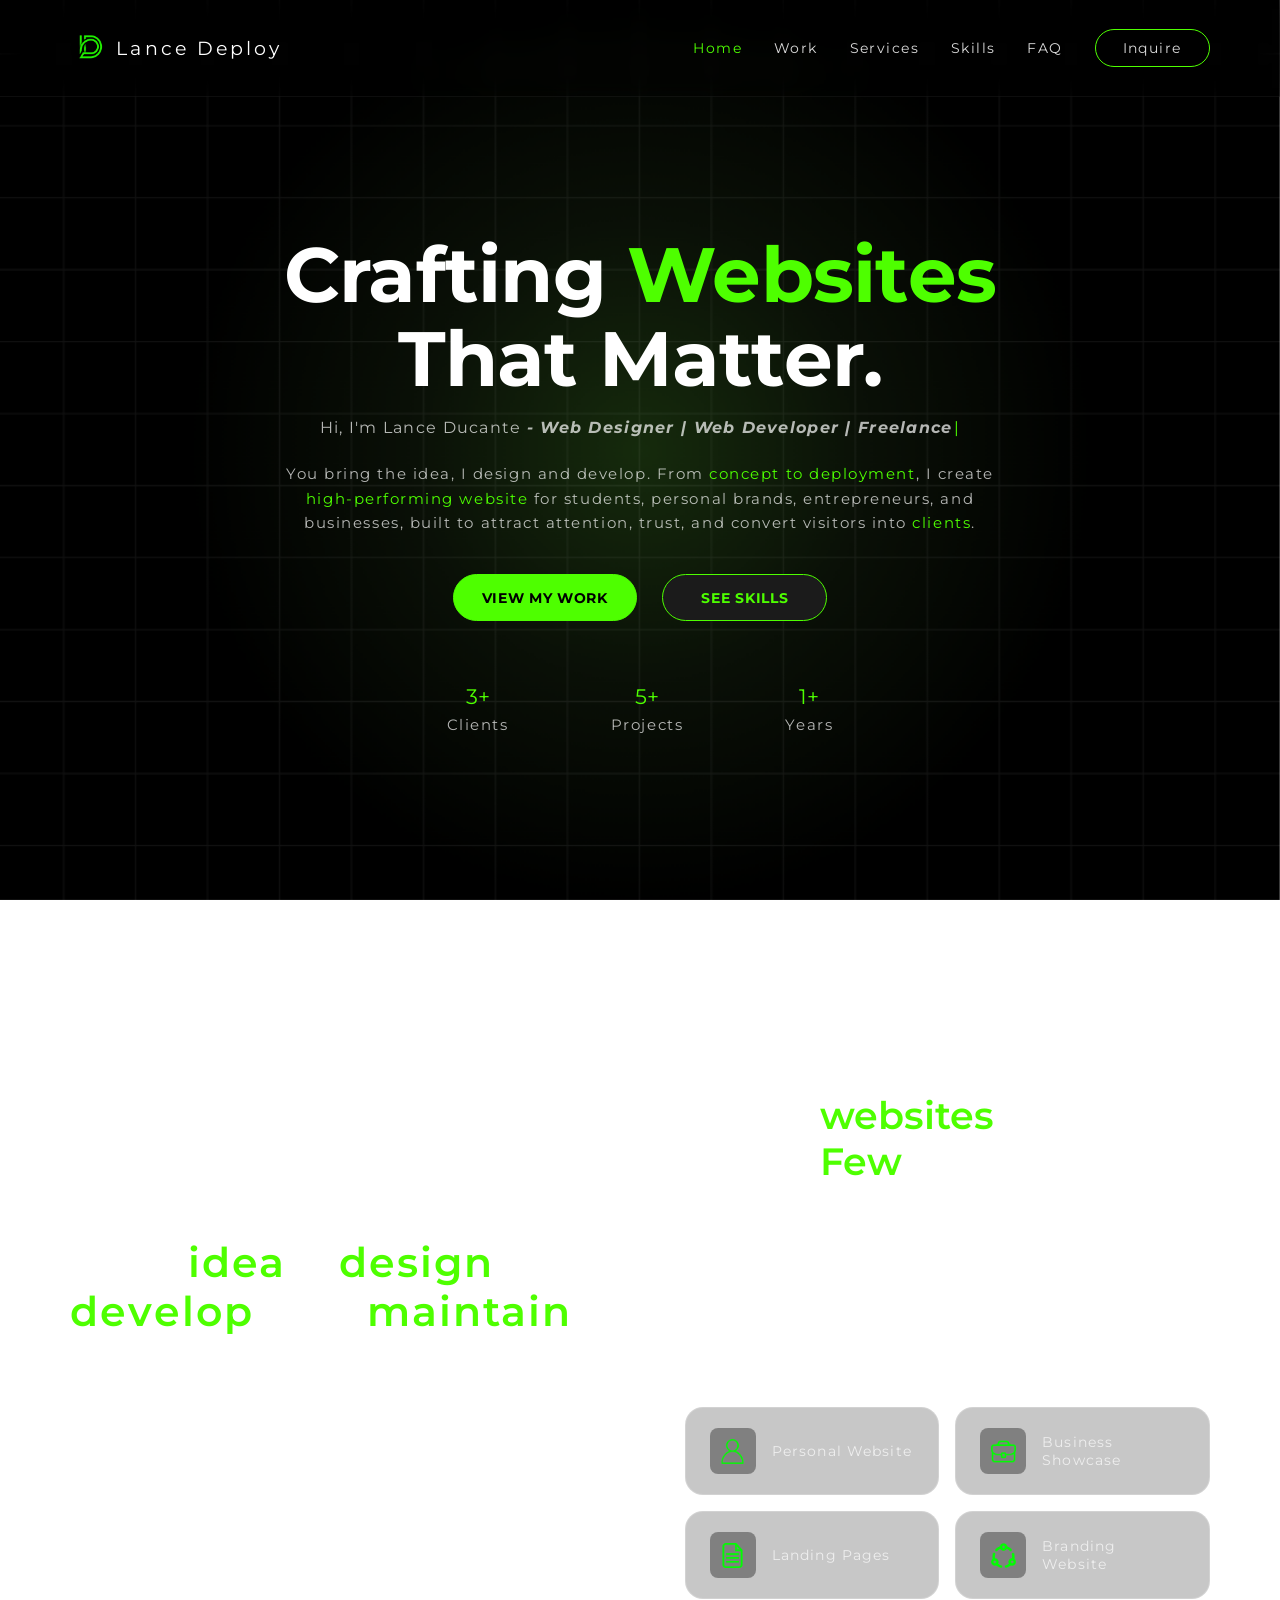
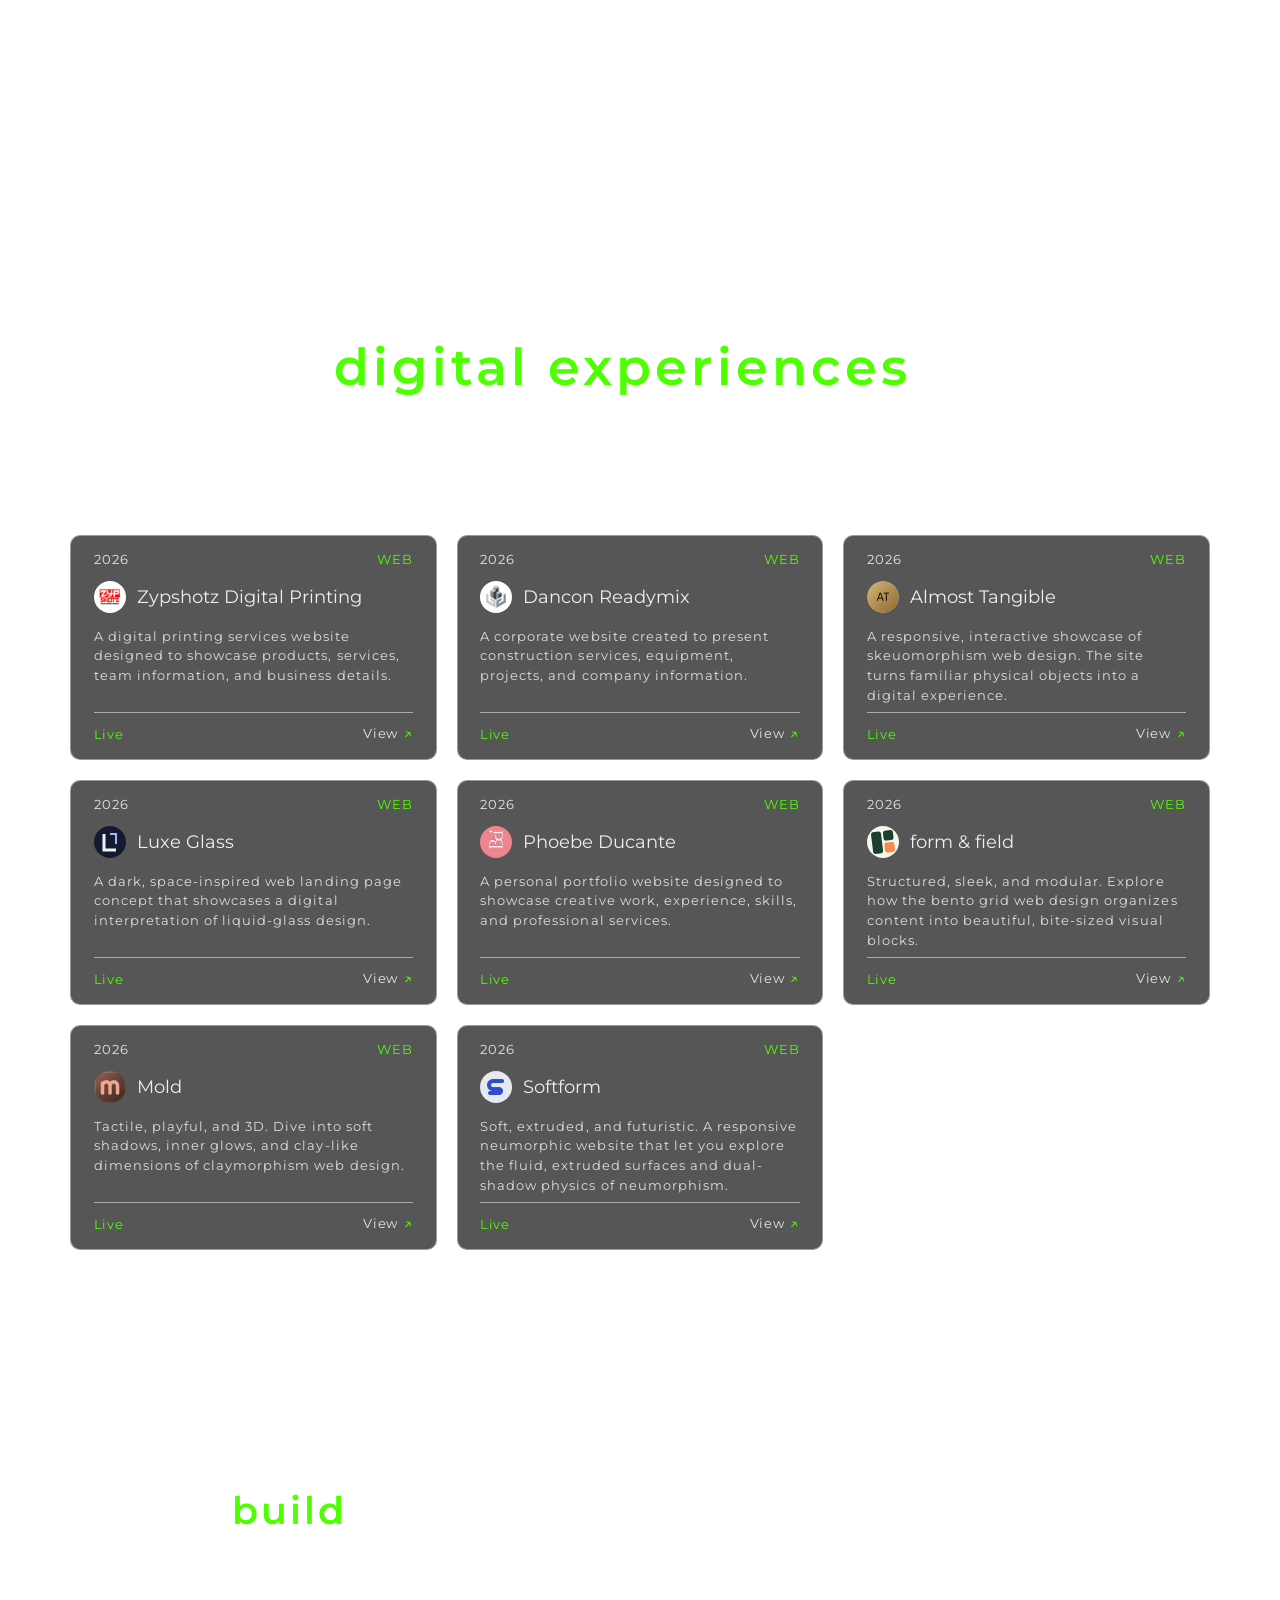
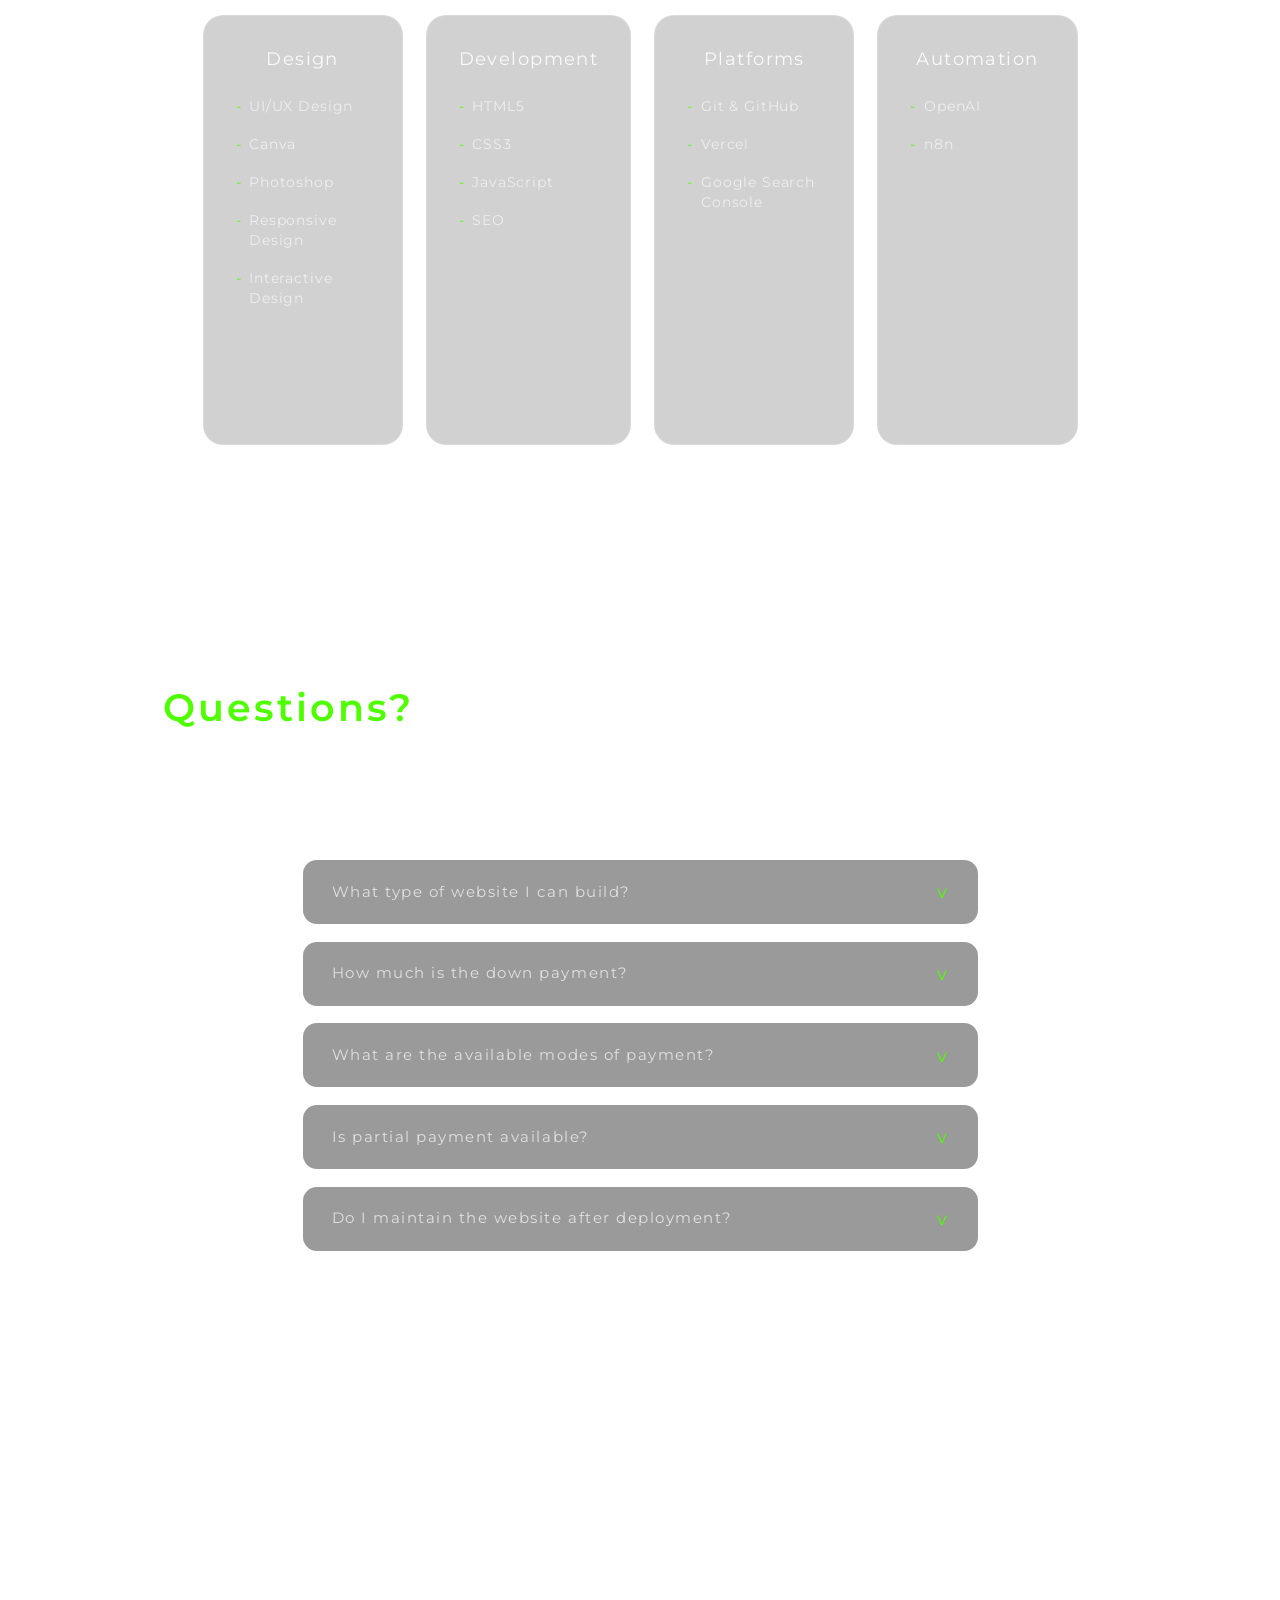
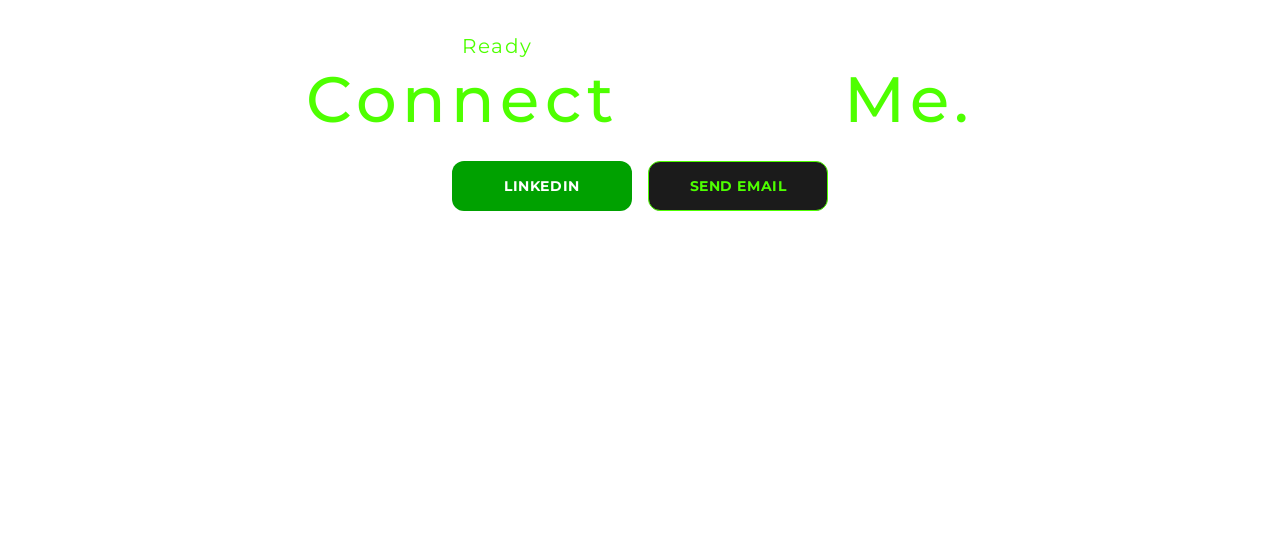
==== commit f063aed9: "remove project" ====
--- a/index.html
+++ b/index.html
@@ -537,42 +537,6 @@
         </article>
 
         <article class="work-card">
-          <a href="https://still-minimalist.vercel.app/">
-            <div class="work-card__top">
-              <span class="work-card__year">2026</span>
-              <span class="work-card__type">Web</span>
-            </div>
-
-            <div class="work-card__project">
-              <div class="work-card__logo">
-                <img src="images/still-logo.png" alt="Still" />
-              </div>
-
-              <h3 class="work-card__name">still.</h3>
-            </div>
-
-            <p class="work-card__description">
-              Less is more. Explore the essential elements, clean layouts, and
-              functional beauty of minimalist web design showcase.
-            </p>
-
-            <div class="work-card__footer">
-              <span class="work-card__status">Live</span>
-
-              <a
-                href="https://still-minimalist.vercel.app/"
-                class="work-card__link"
-                target="_blank"
-                rel="noopener noreferrer"
-              >
-                View
-                <span aria-hidden="true">↗</span>
-              </a>
-            </div>
-          </a>
-        </article>
-
-        <article class="work-card">
           <a href="https://form-field-eight.vercel.app/">
             <div class="work-card__top">
               <span class="work-card__year">2026</span>
@@ -680,79 +644,6 @@
             </div>
           </a>
         </article>
-
-        <article class="work-card">
-          <a href="https://glass-studies.vercel.app/">
-            <div class="work-card__top">
-              <span class="work-card__year">2026</span>
-              <span class="work-card__type">Web</span>
-            </div>
-
-            <div class="work-card__project">
-              <div class="work-card__logo">
-                <img src="images/glass-studies.png" alt="Glass Studies" />
-              </div>
-
-              <h3 class="work-card__name">Glass Studies</h3>
-            </div>
-
-            <p class="work-card__description">
-              Translucent, sleek, and layered. Dive into the translucent layers,
-              vibrant gradients, and glassy textures defining modern UI design.
-            </p>
-
-            <div class="work-card__footer">
-              <span class="work-card__status">Live</span>
-
-              <a
-                href="https://glass-studies.vercel.app/"
-                class="work-card__link"
-                target="_blank"
-                rel="noopener noreferrer"
-              >
-                View
-                <span aria-hidden="true">↗</span>
-              </a>
-            </div>
-          </a>
-        </article>
-
-        <article class="work-card">
-          <a href="https://more-is-more.vercel.app/">
-            <div class="work-card__top">
-              <span class="work-card__year">2026</span>
-              <span class="work-card__type">Web</span>
-            </div>
-
-            <div class="work-card__project">
-              <div class="work-card__logo">
-                <img src="images/more-is-more-logo.png" alt="More is More" />
-              </div>
-
-              <h3 class="work-card__name">More is More</h3>
-            </div>
-
-            <p class="work-card__description">
-              Bold, chaotic, and unapologetic. Discover the vibrant colors,
-              mismatched fonts, and expressive overload of maximalist web
-              design.
-            </p>
-
-            <div class="work-card__footer">
-              <span class="work-card__status">Live</span>
-
-              <a
-                href="https://more-is-more.vercel.app/"
-                class="work-card__link"
-                target="_blank"
-                rel="noopener noreferrer"
-              >
-                View
-                <span aria-hidden="true">↗</span>
-              </a>
-            </div>
-          </a>
-        </article>
       </div>
     </section>
 
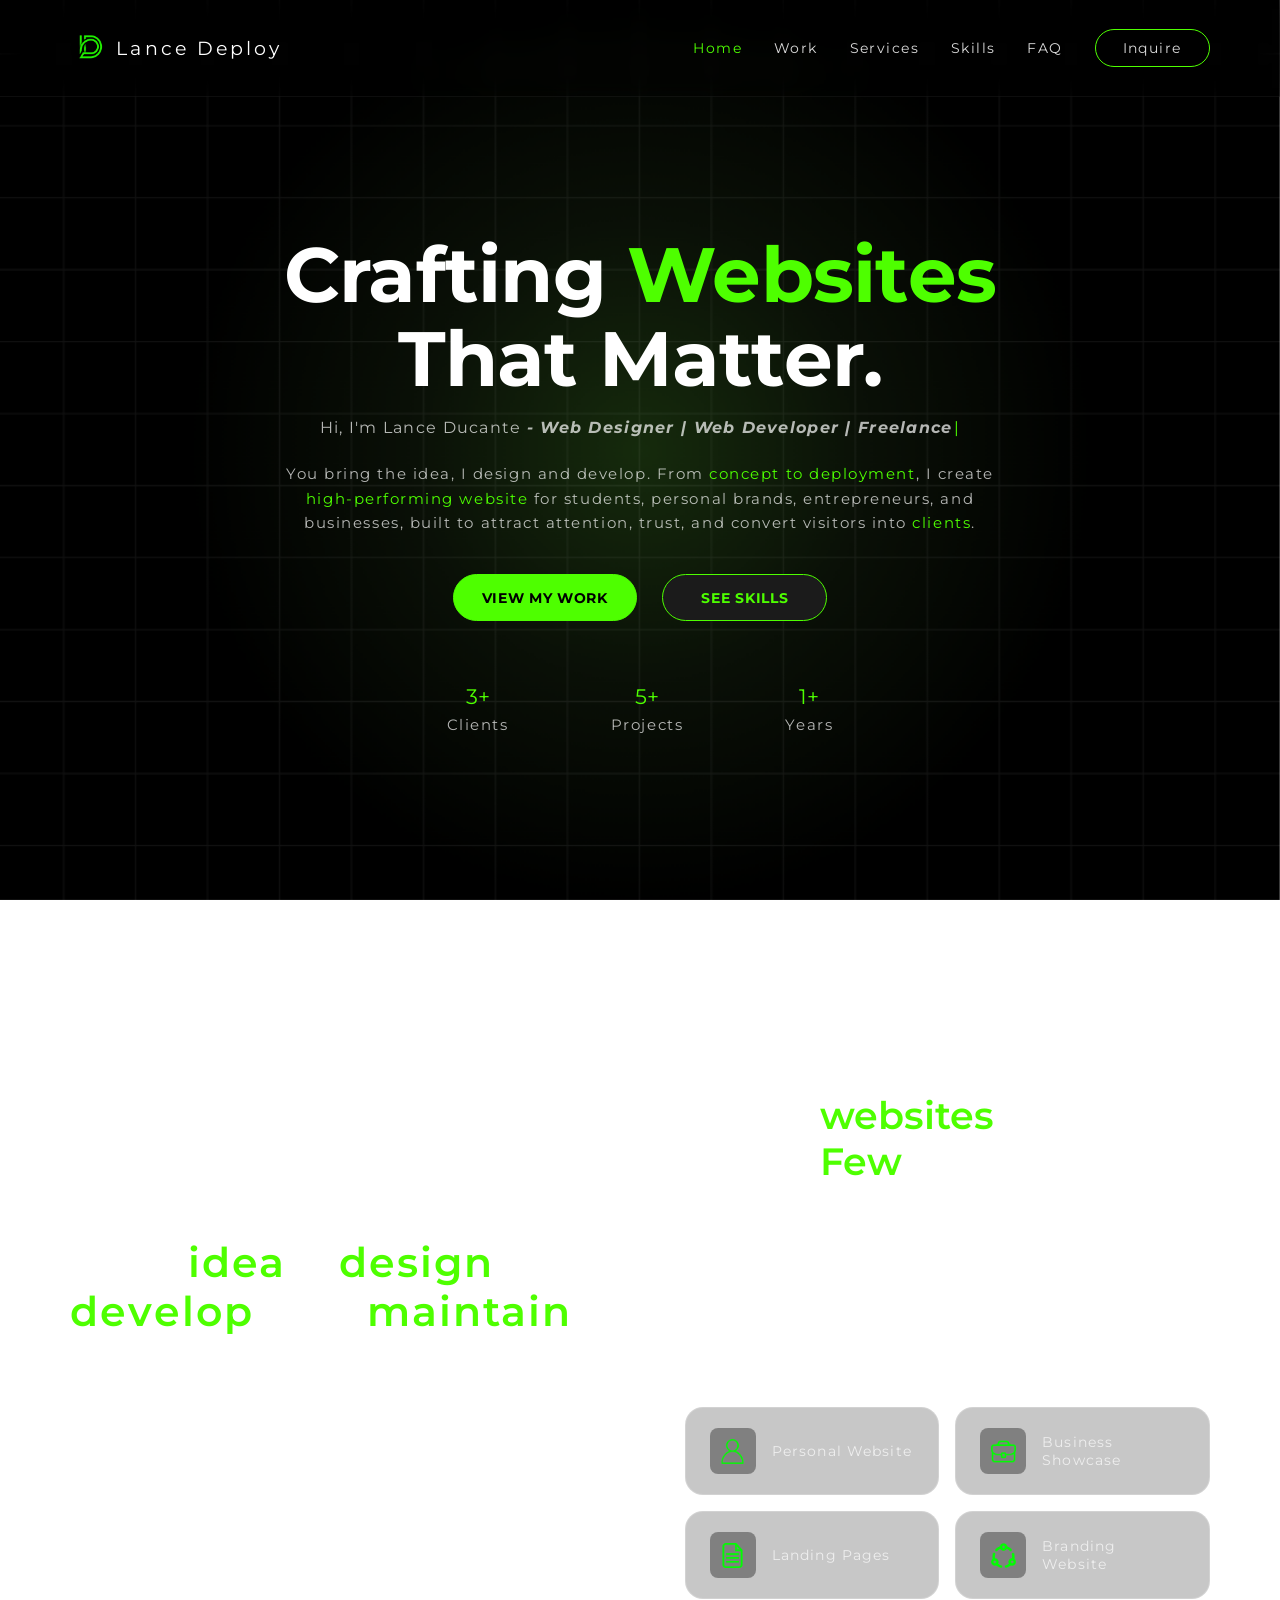
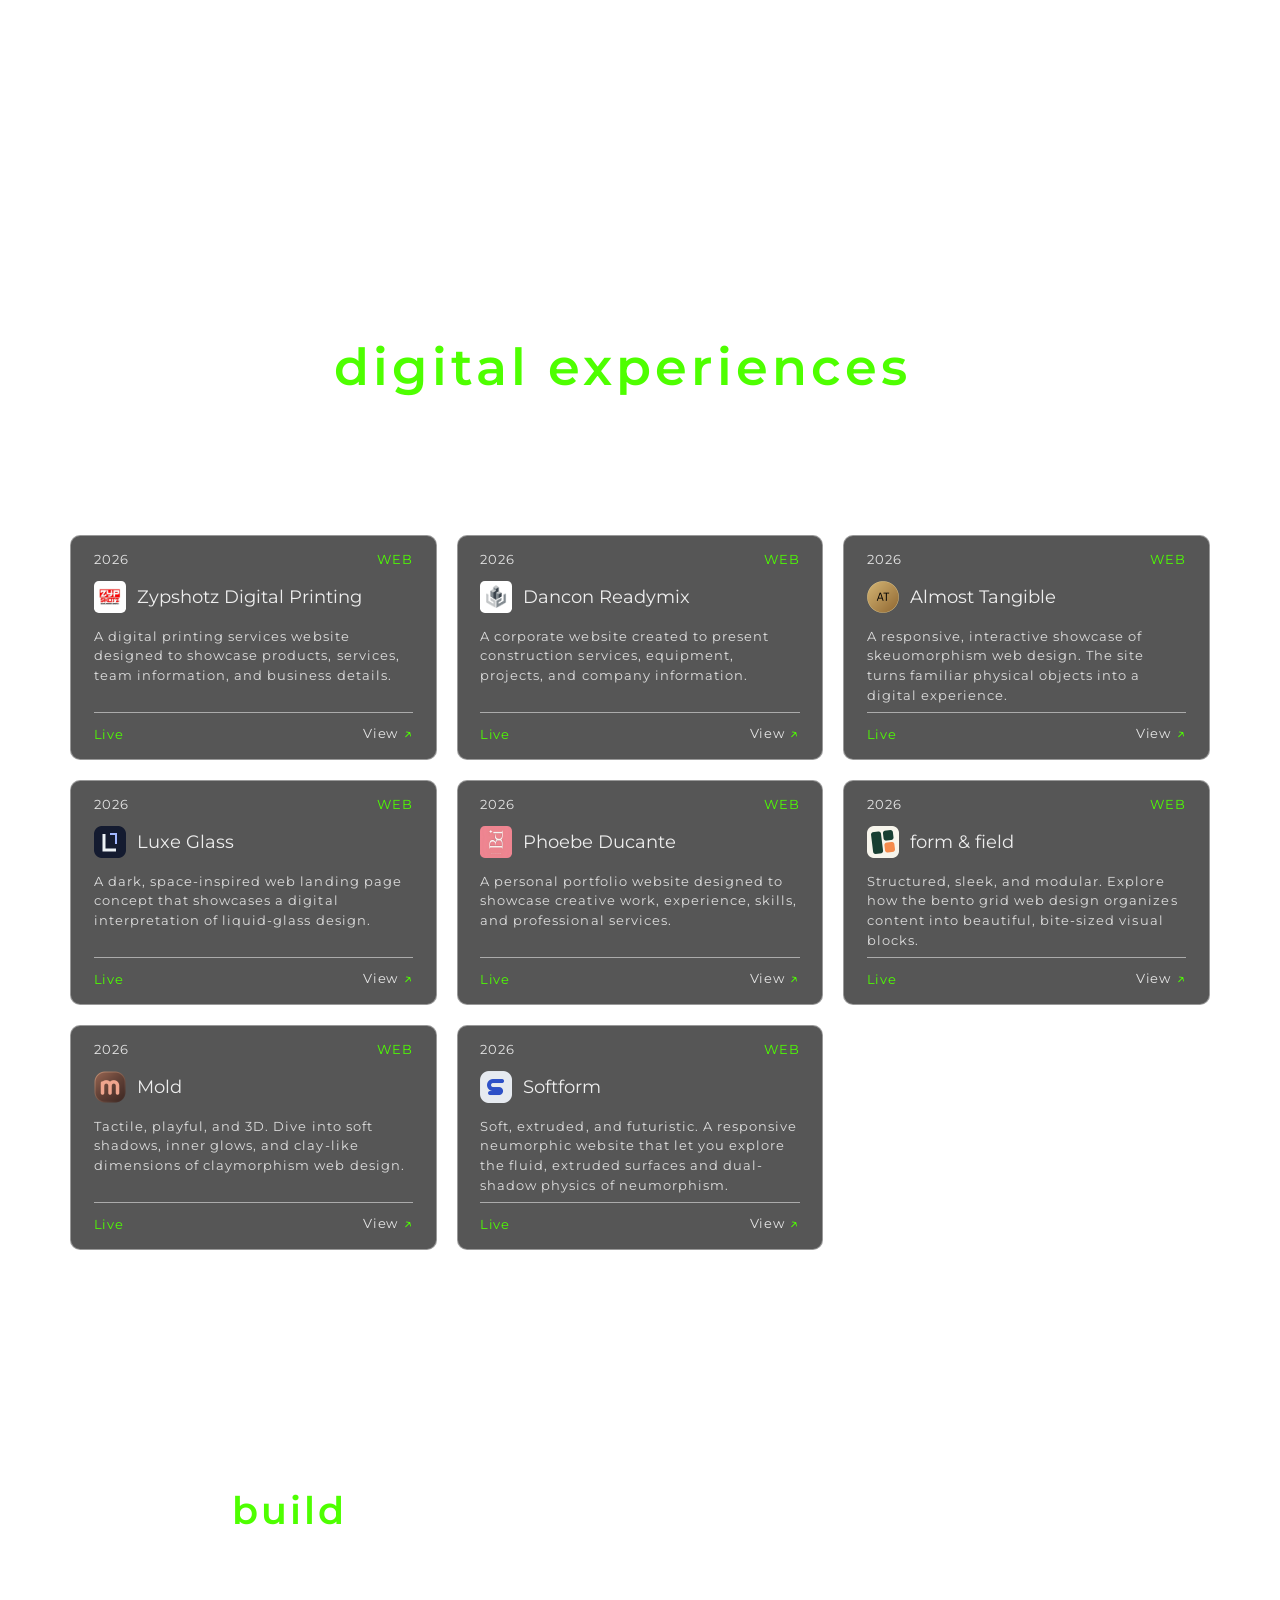
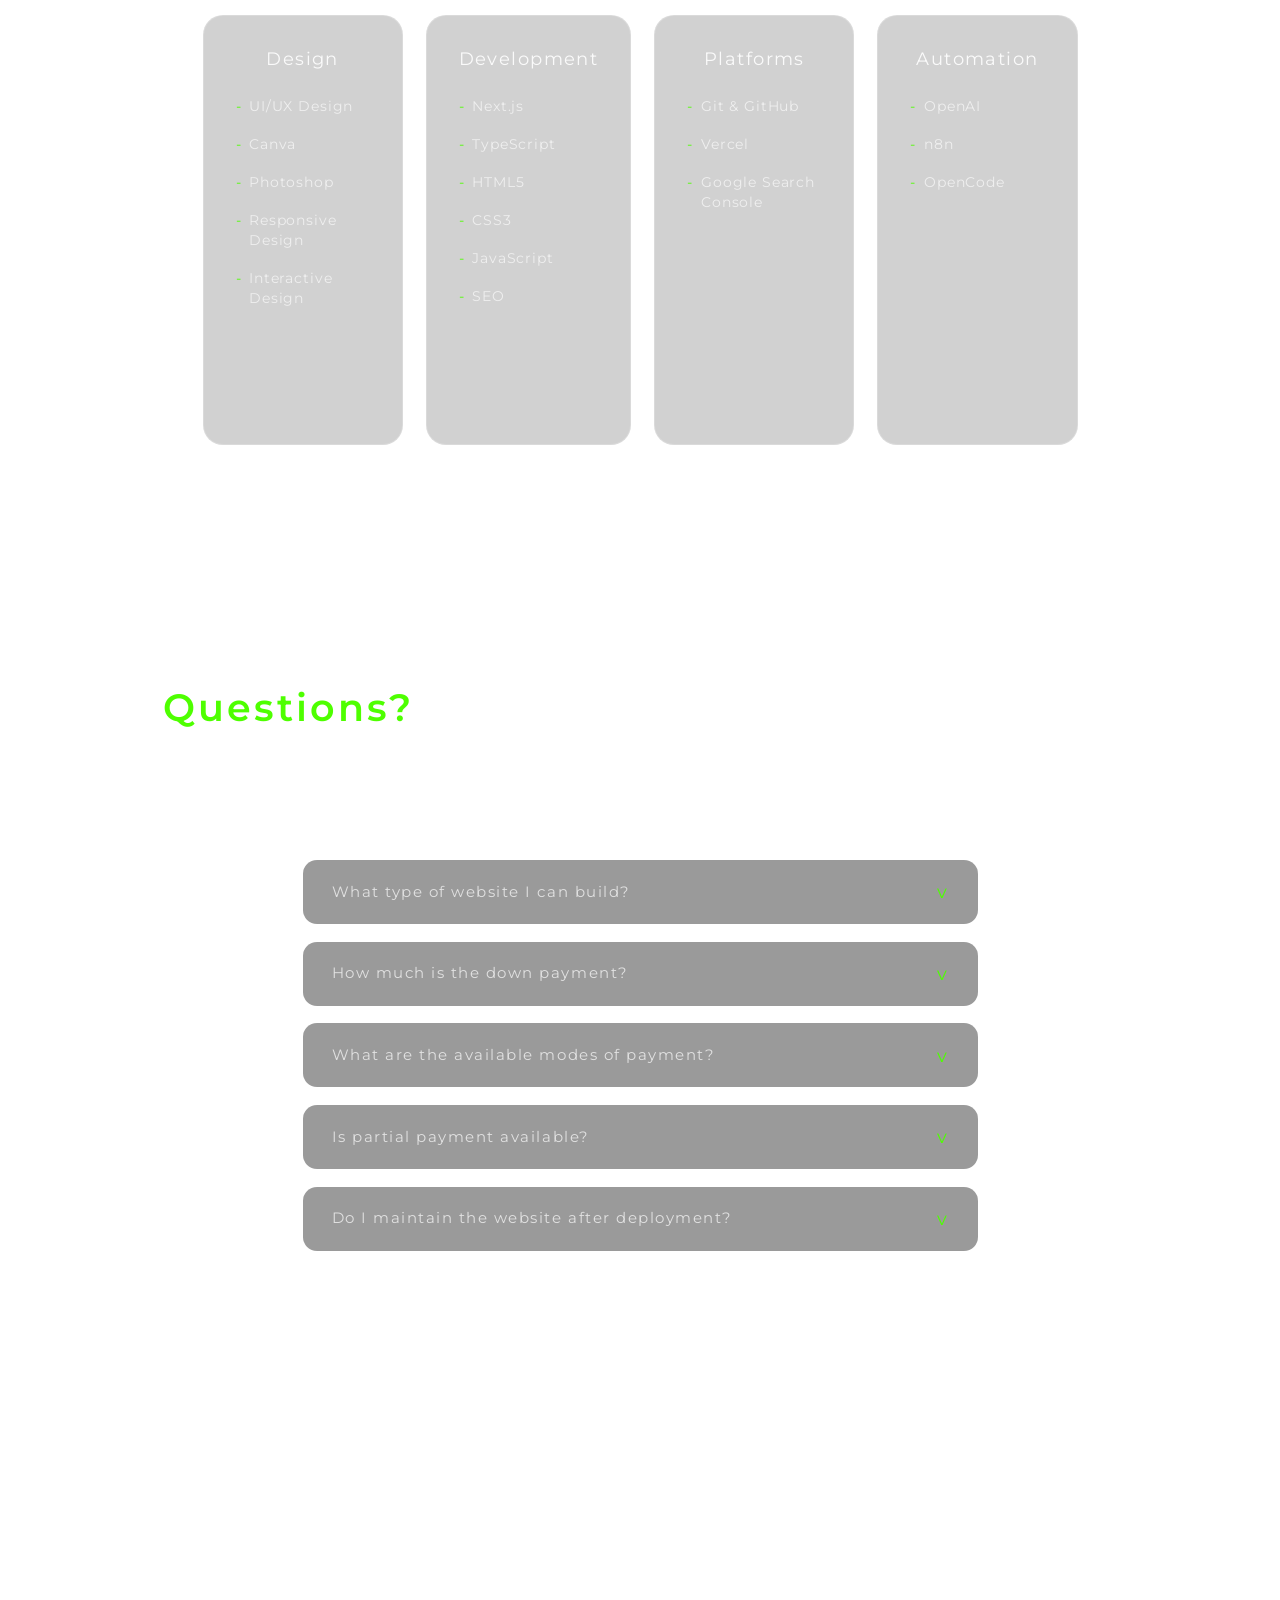
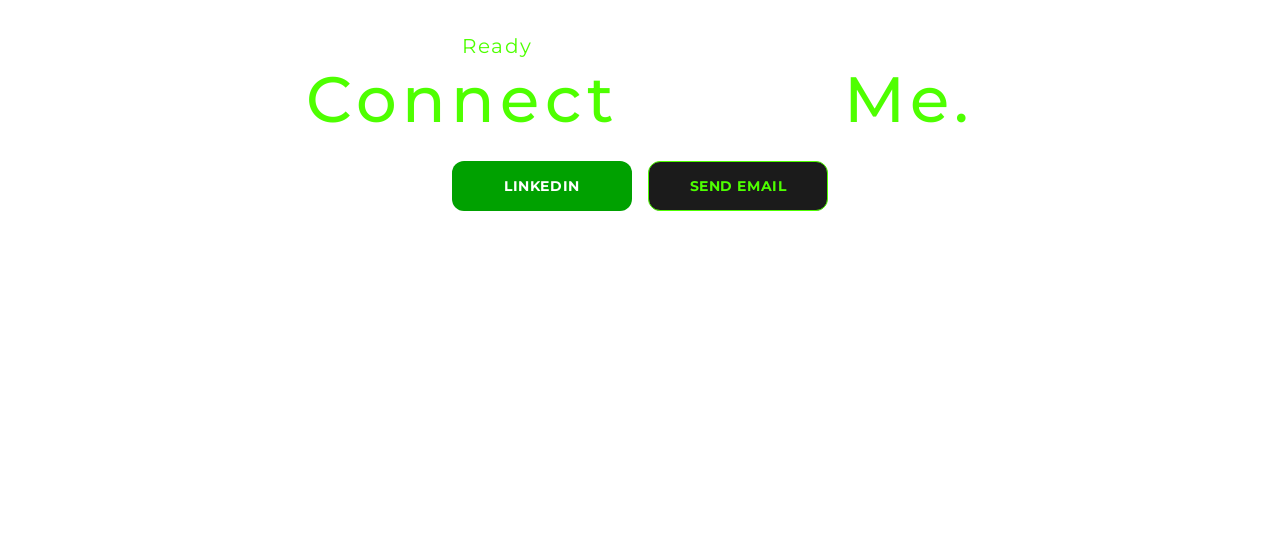
==== commit 467c567f: "added development and automation skills" ====
--- a/index.html
+++ b/index.html
@@ -671,6 +671,8 @@
           <h3>Development</h3>
 
           <ul class="skills__list">
+            <li>Next.js</li>
+            <li>TypeScript</li>
             <li>HTML5</li>
             <li>CSS3</li>
             <li>JavaScript</li>
@@ -694,6 +696,7 @@
           <ul class="skills__list">
             <li>OpenAI</li>
             <li>n8n</li>
+            <li>OpenCode</li>
           </ul>
         </article>
       </div>
--- a/style.css
+++ b/style.css
@@ -610,7 +610,6 @@
 
 .work-card:hover {
   background-color: rgb(37, 37, 37);
-  transform: translateY(-10px);
   border-color: var(--color-primary);
 }
 
@@ -655,7 +654,7 @@
   flex-shrink: 0;
 
   overflow: hidden;
-  border-radius: 50%;
+  border-radius: 15%;
 }
 
 .work-card__logo img {
@@ -771,7 +770,6 @@
 
 .skills__card:hover {
   border: 1px solid var(--color-primary);
-  transform: translateY(-10px);
 }
 
 .skills__card h3 {
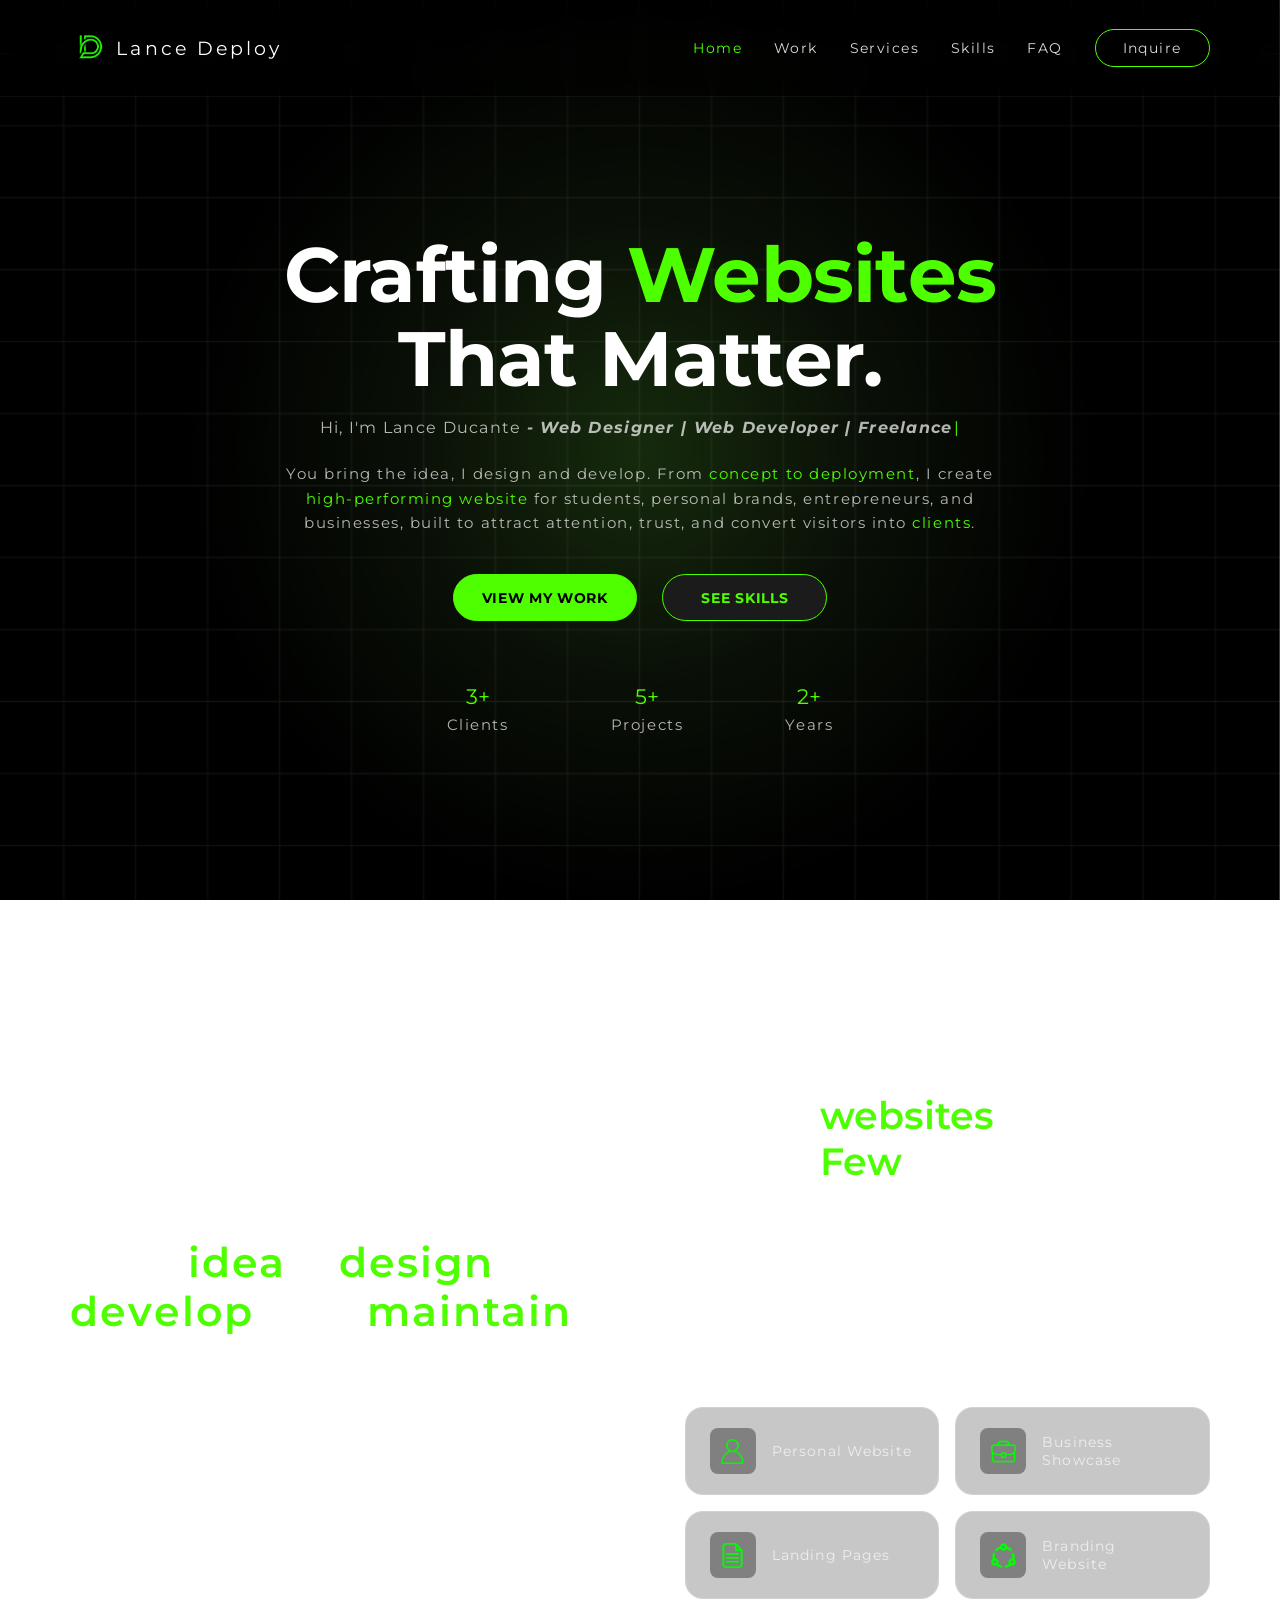
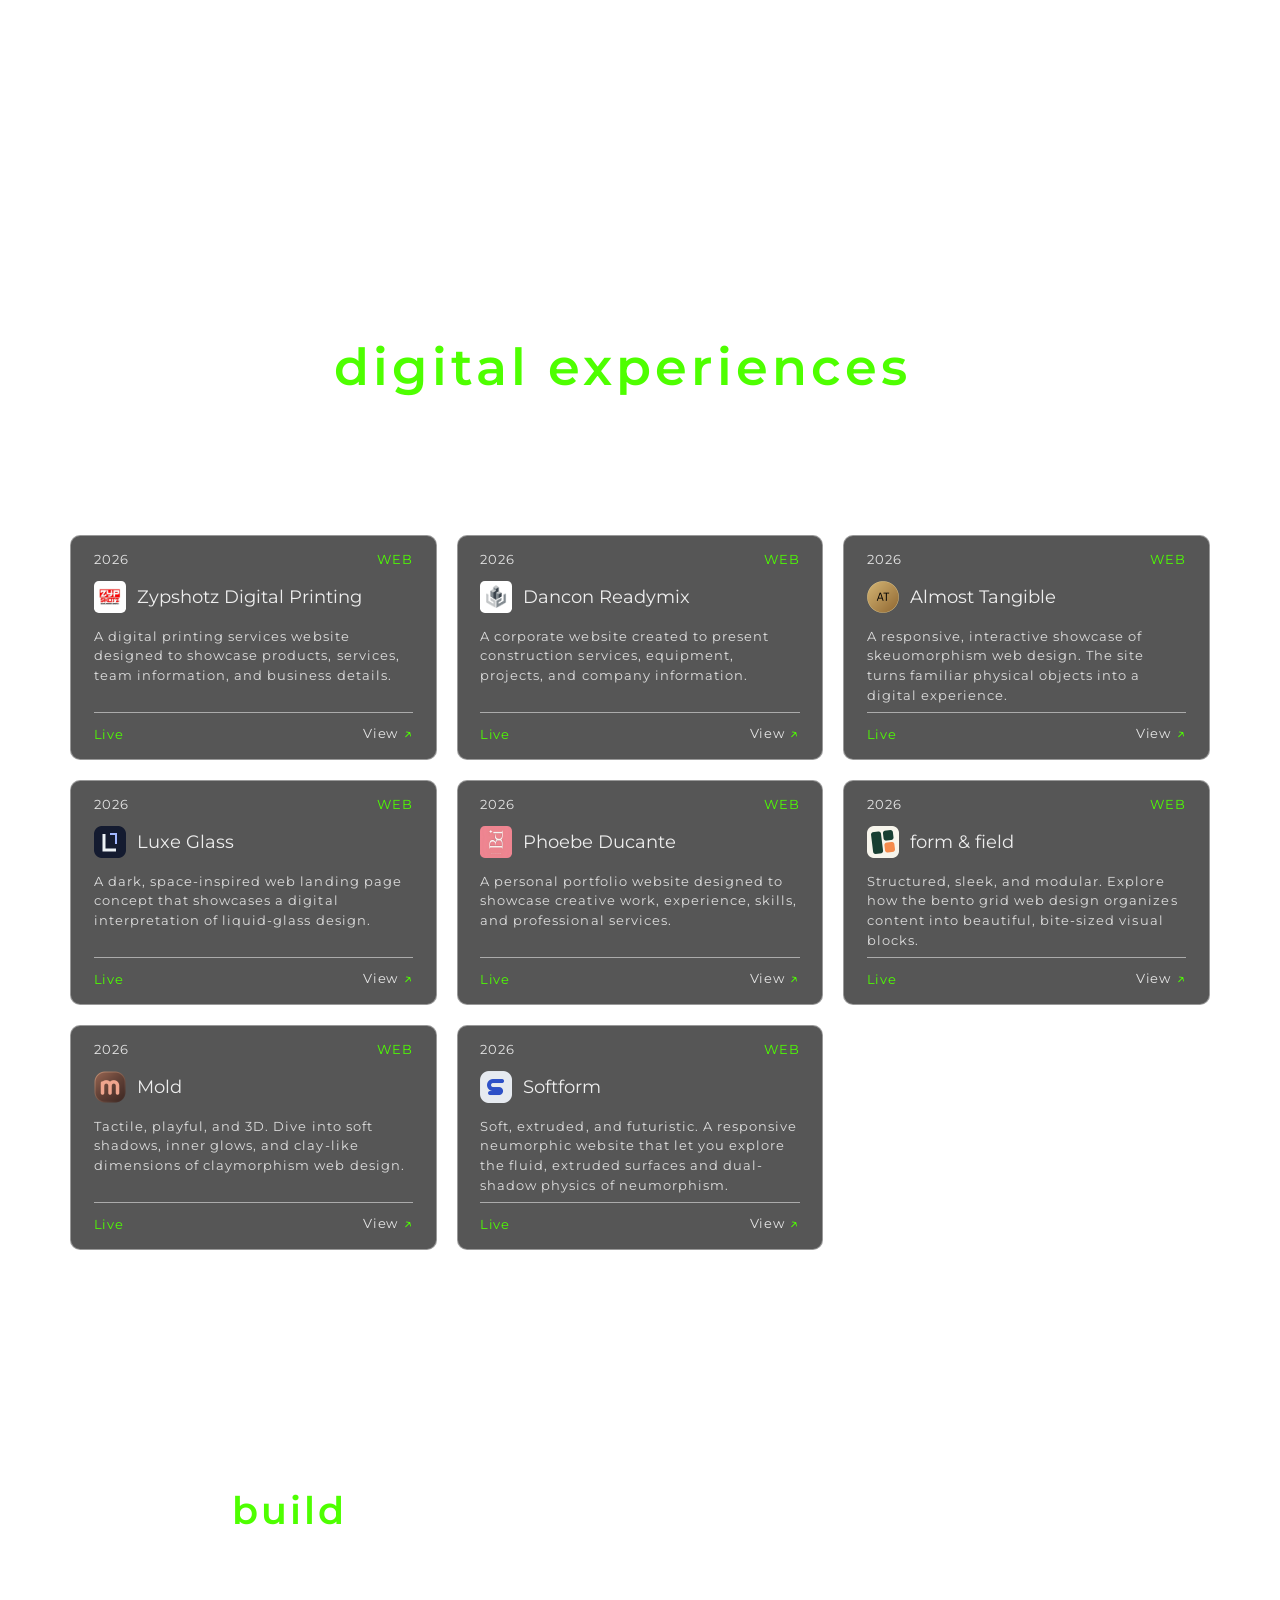
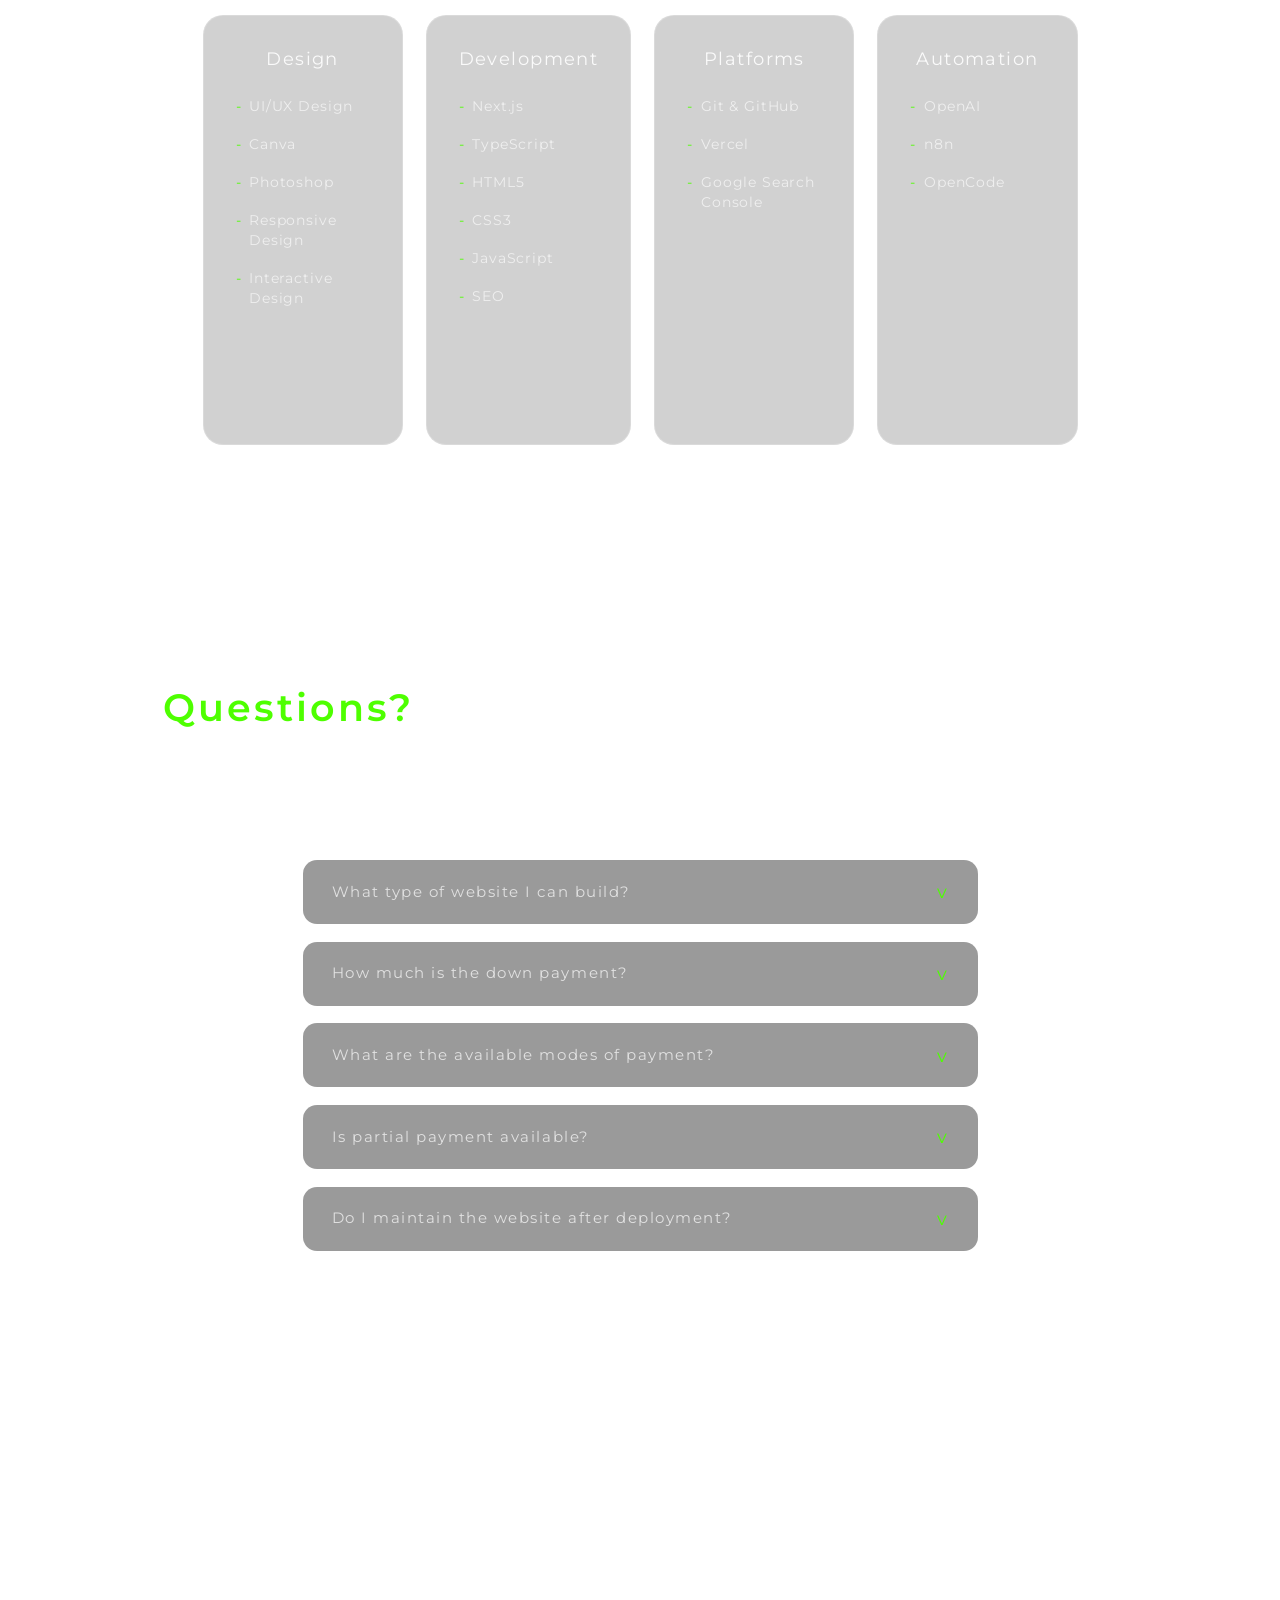
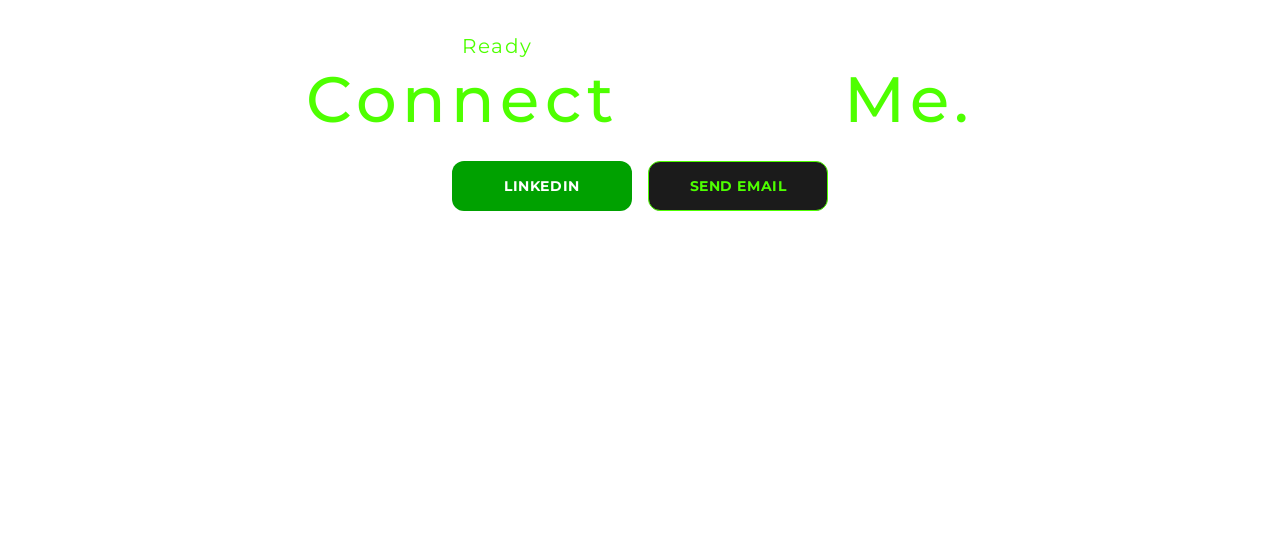
==== commit 7d9245c5: "added 1 year" ====
--- a/index.html
+++ b/index.html
@@ -257,7 +257,7 @@
         </li>
 
         <li class="home__stat">
-          <span class="home__stat-number" data-value="1">0+</span>
+          <span class="home__stat-number" data-value="2">0+</span>
           <span class="home__stat-label">Years</span>
         </li>
       </ul>
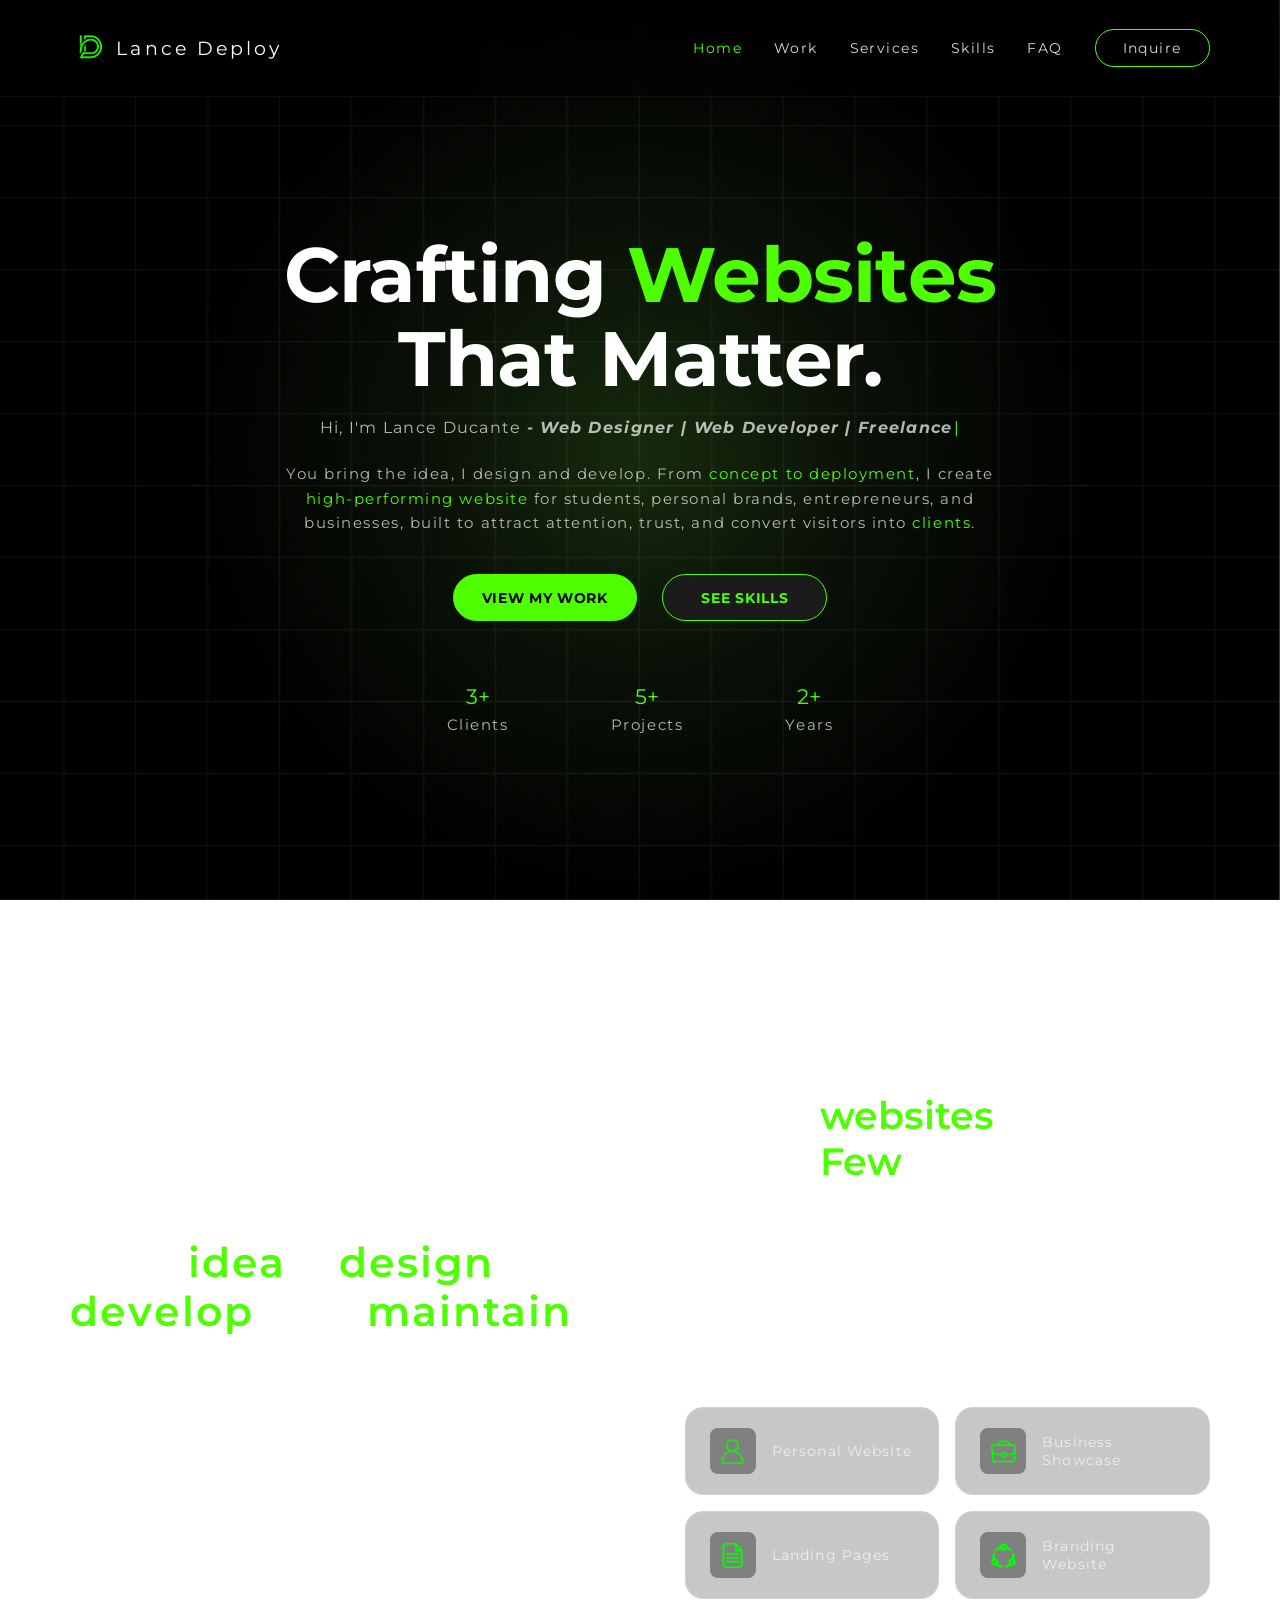
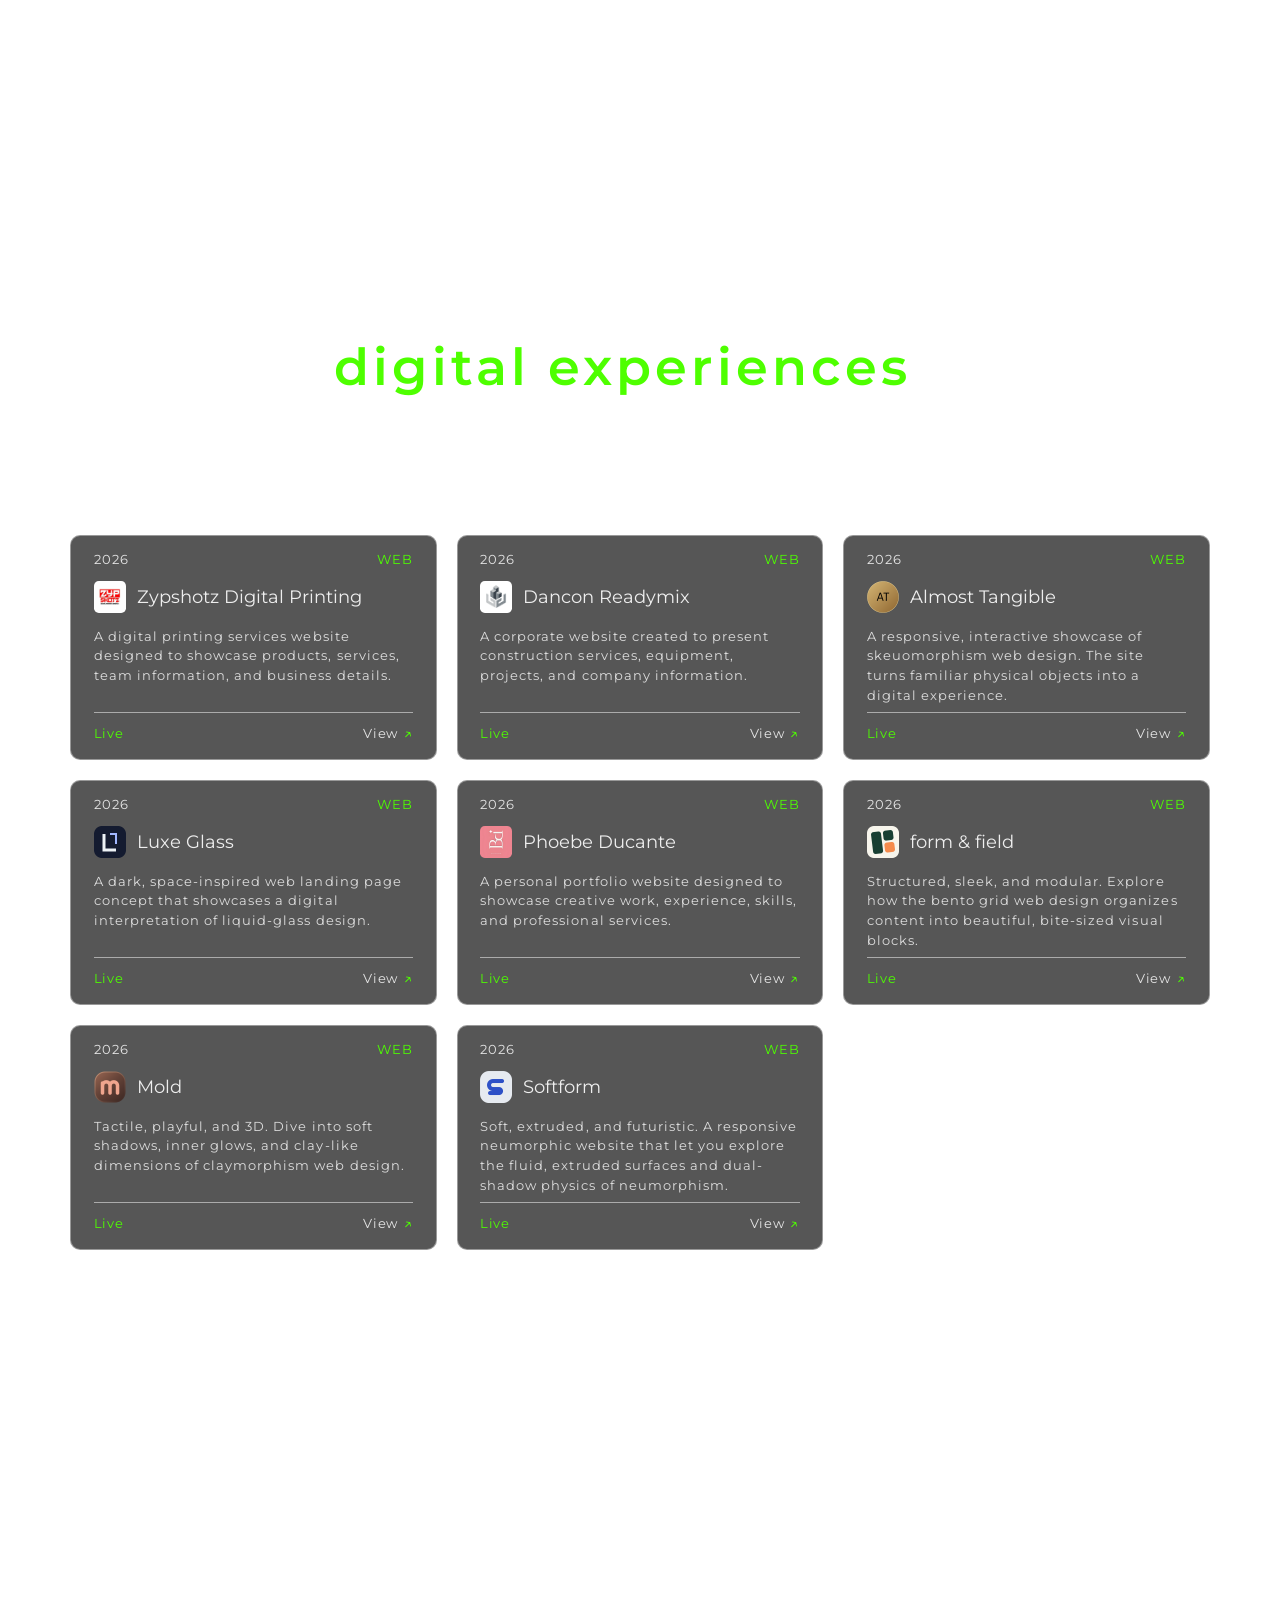
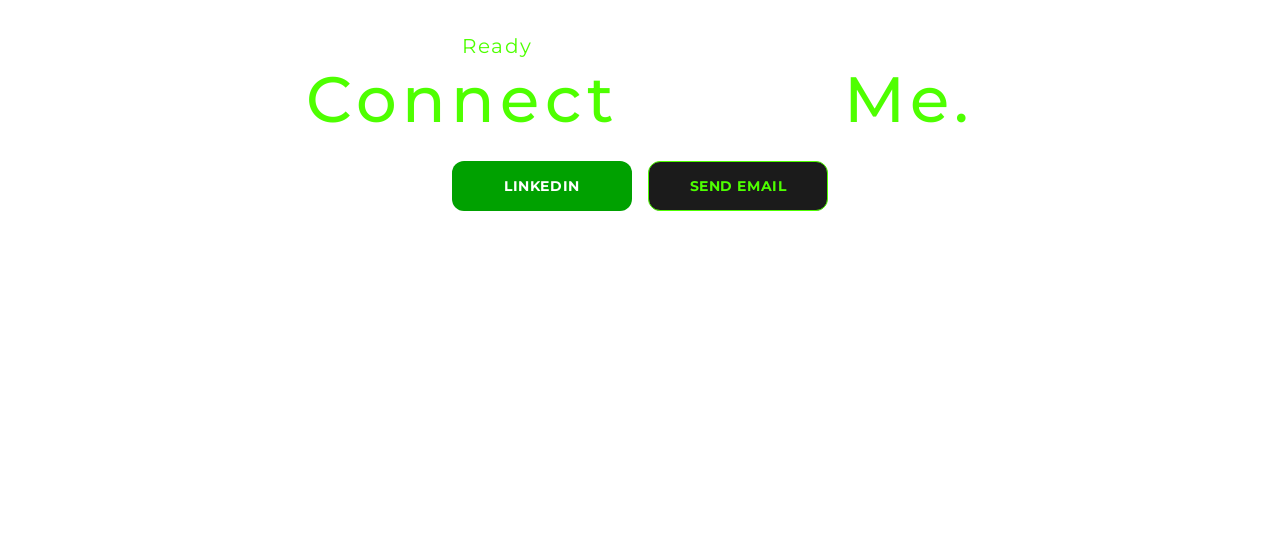
==== commit 50abf36a: "fix ui formatting responsive design" ====
--- a/index.html
+++ b/index.html
@@ -210,6 +210,8 @@
       </nav>
     </aside>
 
+    <div class="sidebar-backdrop" aria-hidden="true"></div>
+
     <section id="home" class="home">
       <div class="home__content">
         <h1 class="animate-item">
@@ -353,296 +355,279 @@
 
       <div class="work__grid animate-item delay-2">
         <article class="work-card">
-          <a href="https://zypshotz.vercel.app/">
-            <div class="work-card__top">
-              <span class="work-card__year">2026</span>
-              <span class="work-card__type">Web</span>
+          <div class="work-card__top">
+            <span class="work-card__year">2026</span>
+            <span class="work-card__type">Web</span>
+          </div>
+
+          <div class="work-card__project">
+            <div class="work-card__logo">
+              <img src="images/zypshotz-logo.jpg" alt="Zypshotz logo" />
             </div>
 
-            <div class="work-card__project">
-              <div class="work-card__logo">
-                <img src="images/zypshotz-logo.jpg" alt="Zypshotz logo" />
-              </div>
-
-              <h3 class="work-card__name">Zypshotz Digital Printing</h3>
+            <h3 class="work-card__name">Zypshotz Digital Printing</h3>
+          </div>
+
+          <p class="work-card__description">
+            A digital printing services website designed to showcase products,
+            services, team information, and business details.
+          </p>
+
+          <div class="work-card__footer">
+            <span class="work-card__status">Live</span>
+
+            <a
+              href="https://zypshotz.vercel.app/"
+              class="work-card__link"
+              target="_blank"
+              rel="noopener noreferrer"
+            >
+              View
+              <span aria-hidden="true">↗</span>
+            </a>
+          </div>
+        </article>
+
+        <article class="work-card">
+          <div class="work-card__top">
+            <span class="work-card__year">2026</span>
+            <span class="work-card__type">Web</span>
+          </div>
+
+          <div class="work-card__project">
+            <div class="work-card__logo">
+              <img src="images/dancon-logo.png" alt="Dancon Readymix logo" />
             </div>
 
-            <p class="work-card__description">
-              A digital printing services website designed to showcase products,
-              services, team information, and business details.
-            </p>
-
-            <div class="work-card__footer">
-              <span class="work-card__status">Live</span>
-
-              <a
-                href="https://zypshotz.vercel.app/"
-                class="work-card__link"
-                target="_blank"
-                rel="noopener noreferrer"
-              >
-                View
-                <span aria-hidden="true">↗</span>
-              </a>
+            <h3 class="work-card__name">Dancon Readymix</h3>
+          </div>
+
+          <p class="work-card__description">
+            A corporate website created to present construction services,
+            equipment, projects, and company information.
+          </p>
+
+          <div class="work-card__footer">
+            <span class="work-card__status">Live</span>
+
+            <a
+              href="https://dancon-website.vercel.app/"
+              class="work-card__link"
+              target="_blank"
+              rel="noopener noreferrer"
+            >
+              View
+              <span aria-hidden="true">↗</span>
+            </a>
+          </div>
+        </article>
+
+        <article class="work-card">
+          <div class="work-card__top">
+            <span class="work-card__year">2026</span>
+            <span class="work-card__type">Web</span>
+          </div>
+
+          <div class="work-card__project">
+            <div class="work-card__logo">
+              <img
+                src="images/almost-tangible-logo.png"
+                alt="Almost Tangible logo"
+              />
             </div>
-          </a>
+
+            <h3 class="work-card__name">Almost Tangible</h3>
+          </div>
+
+          <p class="work-card__description">
+            A responsive, interactive showcase of skeuomorphism web design. The
+            site turns familiar physical objects into a digital experience.
+          </p>
+
+          <div class="work-card__footer">
+            <span class="work-card__status">Live</span>
+
+            <a
+              href="https://skeuomorphism-website.vercel.app/"
+              class="work-card__link"
+              target="_blank"
+              rel="noopener noreferrer"
+            >
+              View
+              <span aria-hidden="true">↗</span>
+            </a>
+          </div>
         </article>
 
         <article class="work-card">
-          <a href="https://dancon-website.vercel.app/">
-            <div class="work-card__top">
-              <span class="work-card__year">2026</span>
-              <span class="work-card__type">Web</span>
+          <div class="work-card__top">
+            <span class="work-card__year">2026</span>
+            <span class="work-card__type">Web</span>
+          </div>
+
+          <div class="work-card__project">
+            <div class="work-card__logo">
+              <img src="images/luxe-glass-logo.png" alt="Luxe Glass logo" />
             </div>
 
-            <div class="work-card__project">
-              <div class="work-card__logo">
-                <img src="images/dancon-logo.png" alt="Dancon Readymix logo" />
-              </div>
-
-              <h3 class="work-card__name">Dancon Readymix</h3>
+            <h3 class="work-card__name">Luxe Glass</h3>
+          </div>
+
+          <p class="work-card__description">
+            A dark, space-inspired web landing page concept that showcases a
+            digital interpretation of liquid-glass design.
+          </p>
+
+          <div class="work-card__footer">
+            <span class="work-card__status">Live</span>
+
+            <a
+              href="https://luxe-glass-two.vercel.app/"
+              class="work-card__link"
+              target="_blank"
+              rel="noopener noreferrer"
+            >
+              View
+              <span aria-hidden="true">↗</span>
+            </a>
+          </div>
+        </article>
+
+        <article class="work-card">
+          <div class="work-card__top">
+            <span class="work-card__year">2026</span>
+            <span class="work-card__type">Web</span>
+          </div>
+
+          <div class="work-card__project">
+            <div class="work-card__logo">
+              <img src="images/pb-logo.png" alt="Phoebe Ducante logo" />
             </div>
 
-            <p class="work-card__description">
-              A corporate website created to present construction services,
-              equipment, projects, and company information.
-            </p>
-
-            <div class="work-card__footer">
-              <span class="work-card__status">Live</span>
-
-              <a
-                href="https://dancon-website.vercel.app/"
-                class="work-card__link"
-                target="_blank"
-                rel="noopener noreferrer"
-              >
-                View
-                <span aria-hidden="true">↗</span>
-              </a>
+            <h3 class="work-card__name">Phoebe Ducante</h3>
+          </div>
+
+          <p class="work-card__description">
+            A personal portfolio website designed to showcase creative work,
+            experience, skills, and professional services.
+          </p>
+
+          <div class="work-card__footer">
+            <span class="work-card__status">Live</span>
+
+            <a
+              href="https://phoebe-ducante.vercel.app/"
+              class="work-card__link"
+              target="_blank"
+              rel="noopener noreferrer"
+            >
+              View
+              <span aria-hidden="true">↗</span>
+            </a>
+          </div>
+        </article>
+
+        <article class="work-card">
+          <div class="work-card__top">
+            <span class="work-card__year">2026</span>
+            <span class="work-card__type">Web</span>
+          </div>
+
+          <div class="work-card__project">
+            <div class="work-card__logo">
+              <img src="images/formfield.png" alt="form &amp; field logo" />
             </div>
-          </a>
+
+            <h3 class="work-card__name">form &amp; field</h3>
+          </div>
+
+          <p class="work-card__description">
+            Structured, sleek, and modular. Explore how the bento grid web
+            design organizes content into beautiful, bite-sized visual blocks.
+          </p>
+
+          <div class="work-card__footer">
+            <span class="work-card__status">Live</span>
+
+            <a
+              href="https://form-field-eight.vercel.app/"
+              class="work-card__link"
+              target="_blank"
+              rel="noopener noreferrer"
+            >
+              View
+              <span aria-hidden="true">↗</span>
+            </a>
+          </div>
         </article>
 
         <article class="work-card">
-          <a href="https://skeuomorphism-website.vercel.app/">
-            <div class="work-card__top">
-              <span class="work-card__year">2026</span>
-              <span class="work-card__type">Web</span>
+          <div class="work-card__top">
+            <span class="work-card__year">2026</span>
+            <span class="work-card__type">Web</span>
+          </div>
+
+          <div class="work-card__project">
+            <div class="work-card__logo">
+              <img src="images/mold-logo.png" alt="Mold logo" />
             </div>
 
-            <div class="work-card__project">
-              <div class="work-card__logo">
-                <img
-                  src="images/almost-tangible-logo.png"
-                  alt="Dancon Readymix logo"
-                />
-              </div>
-
-              <h3 class="work-card__name">Almost Tangible</h3>
+            <h3 class="work-card__name">Mold</h3>
+          </div>
+
+          <p class="work-card__description">
+            Tactile, playful, and 3D. Dive into soft shadows, inner glows, and
+            clay-like dimensions of claymorphism web design.
+          </p>
+
+          <div class="work-card__footer">
+            <span class="work-card__status">Live</span>
+
+            <a
+              href="https://mold-three.vercel.app/"
+              class="work-card__link"
+              target="_blank"
+              rel="noopener noreferrer"
+            >
+              View
+              <span aria-hidden="true">↗</span>
+            </a>
+          </div>
+        </article>
+
+        <article class="work-card">
+          <div class="work-card__top">
+            <span class="work-card__year">2026</span>
+            <span class="work-card__type">Web</span>
+          </div>
+
+          <div class="work-card__project">
+            <div class="work-card__logo">
+              <img src="images/softform-logo.png" alt="Softform logo" />
             </div>
 
-            <p class="work-card__description">
-              A responsive, interactive showcase of skeuomorphism web design.
-              The site turns familiar physical objects into a digital
-              experience.
-            </p>
-
-            <div class="work-card__footer">
-              <span class="work-card__status">Live</span>
-
-              <a
-                href="https://skeuomorphism-website.vercel.app/"
-                class="work-card__link"
-                target="_blank"
-                rel="noopener noreferrer"
-              >
-                View
-                <span aria-hidden="true">↗</span>
-              </a>
-            </div>
-          </a>
-        </article>
-
-        <article class="work-card">
-          <a href="https://luxe-glass-two.vercel.app/">
-            <div class="work-card__top">
-              <span class="work-card__year">2026</span>
-              <span class="work-card__type">Web</span>
-            </div>
-
-            <div class="work-card__project">
-              <div class="work-card__logo">
-                <img src="images/luxe-glass-logo.png" alt="Luxe Glass" />
-              </div>
-
-              <h3 class="work-card__name">Luxe Glass</h3>
-            </div>
-
-            <p class="work-card__description">
-              A dark, space-inspired web landing page concept that showcases a
-              digital interpretation of liquid-glass design.
-            </p>
-
-            <div class="work-card__footer">
-              <span class="work-card__status">Live</span>
-
-              <a
-                href="https://luxe-glass-two.vercel.app/"
-                class="work-card__link"
-                target="_blank"
-                rel="noopener noreferrer"
-              >
-                View
-                <span aria-hidden="true">↗</span>
-              </a>
-            </div>
-          </a>
-        </article>
-
-        <article class="work-card">
-          <a href="https://phoebe-ducante.vercel.app/">
-            <div class="work-card__top">
-              <span class="work-card__year">2026</span>
-              <span class="work-card__type">Web</span>
-            </div>
-
-            <div class="work-card__project">
-              <div class="work-card__logo">
-                <img src="images/pb-logo.png" alt="Phoebe Ducante logo" />
-              </div>
-
-              <h3 class="work-card__name">Phoebe Ducante</h3>
-            </div>
-
-            <p class="work-card__description">
-              A personal portfolio website designed to showcase creative work,
-              experience, skills, and professional services.
-            </p>
-
-            <div class="work-card__footer">
-              <span class="work-card__status">Live</span>
-
-              <a
-                href="https://phoebe-ducante.vercel.app/"
-                class="work-card__link"
-                target="_blank"
-                rel="noopener noreferrer"
-              >
-                View
-                <span aria-hidden="true">↗</span>
-              </a>
-            </div>
-          </a>
-        </article>
-
-        <article class="work-card">
-          <a href="https://form-field-eight.vercel.app/">
-            <div class="work-card__top">
-              <span class="work-card__year">2026</span>
-              <span class="work-card__type">Web</span>
-            </div>
-
-            <div class="work-card__project">
-              <div class="work-card__logo">
-                <img src="images/formfield.png" alt="form & field" />
-              </div>
-
-              <h3 class="work-card__name">form & field</h3>
-            </div>
-
-            <p class="work-card__description">
-              Structured, sleek, and modular. Explore how the bento grid web
-              design organizes content into beautiful, bite-sized visual blocks.
-            </p>
-
-            <div class="work-card__footer">
-              <span class="work-card__status">Live</span>
-
-              <a
-                href="https://form-field-eight.vercel.app/"
-                class="work-card__link"
-                target="_blank"
-                rel="noopener noreferrer"
-              >
-                View
-                <span aria-hidden="true">↗</span>
-              </a>
-            </div>
-          </a>
-        </article>
-
-        <article class="work-card">
-          <a href="https://mold-three.vercel.app/">
-            <div class="work-card__top">
-              <span class="work-card__year">2026</span>
-              <span class="work-card__type">Web</span>
-            </div>
-
-            <div class="work-card__project">
-              <div class="work-card__logo">
-                <img src="images/mold-logo.png" alt="Mold" />
-              </div>
-
-              <h3 class="work-card__name">Mold</h3>
-            </div>
-
-            <p class="work-card__description">
-              Tactile, playful, and 3D. Dive into soft shadows, inner glows, and
-              clay-like dimensions of claymorphism web design.
-            </p>
-
-            <div class="work-card__footer">
-              <span class="work-card__status">Live</span>
-
-              <a
-                href="https://mold-three.vercel.app/"
-                class="work-card__link"
-                target="_blank"
-                rel="noopener noreferrer"
-              >
-                View
-                <span aria-hidden="true">↗</span>
-              </a>
-            </div>
-          </a>
-        </article>
-
-        <article class="work-card">
-          <a href="https://softform.vercel.app/">
-            <div class="work-card__top">
-              <span class="work-card__year">2026</span>
-              <span class="work-card__type">Web</span>
-            </div>
-
-            <div class="work-card__project">
-              <div class="work-card__logo">
-                <img src="images/softform-logo.png" alt="Softform" />
-              </div>
-
-              <h3 class="work-card__name">Softform</h3>
-            </div>
-
-            <p class="work-card__description">
-              Soft, extruded, and futuristic. A responsive neumorphic website
-              that let you explore the fluid, extruded surfaces and dual-shadow
-              physics of neumorphism.
-            </p>
-
-            <div class="work-card__footer">
-              <span class="work-card__status">Live</span>
-
-              <a
-                href="https://softform.vercel.app/"
-                class="work-card__link"
-                target="_blank"
-                rel="noopener noreferrer"
-              >
-                View
-                <span aria-hidden="true">↗</span>
-              </a>
-            </div>
-          </a>
+            <h3 class="work-card__name">Softform</h3>
+          </div>
+
+          <p class="work-card__description">
+            Soft, extruded, and futuristic. A responsive neumorphic website that
+            let you explore the fluid, extruded surfaces and dual-shadow physics
+            of neumorphism.
+          </p>
+
+          <div class="work-card__footer">
+            <span class="work-card__status">Live</span>
+
+            <a
+              href="https://softform.vercel.app/"
+              class="work-card__link"
+              target="_blank"
+              rel="noopener noreferrer"
+            >
+              View
+              <span aria-hidden="true">↗</span>
+            </a>
+          </div>
         </article>
       </div>
     </section>
--- a/style.css
+++ b/style.css
@@ -1,29 +1,42 @@
+:root {
+  --color-primary: #4eff00;
+  --color-secondary: #1b1b1b;
+  --color-text: #ffffff;
+
+  /* Layout: total fixed-header height (navbar + vertical padding) */
+  --header-height: 96px;
+
+  /* Shared section gutters */
+  --section-pad-x: clamp(2rem, 5.5vw, 5rem);
+  --section-pad-y: clamp(5rem, 8vw, 7rem);
+}
+
 * {
   margin: 0;
   padding: 0;
   box-sizing: border-box;
 }
 
-:root {
-  --color-primary: #4eff00;
-  --color-secondary: #1b1b1b;
-  --color-text: #ffffff;
-}
-
-section {
-  scroll-margin-top: 50px;
-}
-
 html,
 body {
   margin: 0;
   min-height: 100%;
 }
 
+html {
+  scroll-behavior: smooth;
+}
+
 body {
   font-family: 'Montserrat', sans-serif;
   font-size: 16px;
-  scroll-behavior: smooth;
+  color: var(--color-text);
+
+  overflow-x: clip;
+}
+
+section {
+  scroll-margin-top: calc(var(--header-height) + 0.5rem);
 }
 
 body::before {
@@ -55,10 +68,8 @@
   z-index: 1000;
 
   width: 100%;
-  padding: 1rem clamp(2rem, 5.5vw, 5rem);
-}
-
-.site-header {
+  padding: 1rem var(--section-pad-x);
+
   background: rgb(0 0 0 / 25%);
   border-bottom: 1px solid rgb(255 255 255 / 5%);
 
@@ -173,6 +184,10 @@
   width: 24px;
   height: 24px;
   object-fit: contain;
+}
+
+body.sidebar-open {
+  overflow: hidden;
 }
 
 .sidebar {
@@ -183,6 +198,7 @@
 
   width: min(82vw, 360px);
   height: 100vh;
+  height: 100dvh;
 
   display: flex;
   flex-direction: column;
@@ -264,14 +280,34 @@
   text-decoration: none;
 }
 
+.sidebar-backdrop {
+  position: fixed;
+  inset: 0;
+  z-index: 1050;
+
+  background: rgb(0 0 0 / 55%);
+
+  opacity: 0;
+  pointer-events: none;
+
+  transition: opacity 0.3s ease;
+}
+
+.sidebar-backdrop.active {
+  opacity: 1;
+  pointer-events: auto;
+}
+
 .home {
   min-height: 100vh;
+  min-height: 100svh;
+
   display: flex;
   flex-direction: column;
   align-items: center;
   justify-content: center;
-  padding: clamp(7rem, 12vh, 9rem) clamp(1.5rem, 5vw, 5rem)
-    clamp(2rem, 5vh, 4rem);
+
+  padding: clamp(7rem, 12vh, 9rem) var(--section-pad-x) clamp(2rem, 5vh, 4rem);
   text-align: center;
 }
 
@@ -414,7 +450,7 @@
 
 .services {
   min-height: 100vh;
-  padding: clamp(5rem, 8vw, 7rem) clamp(2rem, 5.5vw, 5rem);
+  padding: var(--section-pad-y) var(--section-pad-x);
   color: var(--color-text);
 }
 
@@ -553,7 +589,7 @@
 
 .work {
   min-height: 100vh;
-  padding: clamp(5rem, 8vw, 7rem) clamp(2rem, 5.5vw, 5rem);
+  padding: var(--section-pad-y) var(--section-pad-x);
 
   color: var(--color-text);
 }
@@ -595,7 +631,9 @@
 }
 
 .work-card {
+  position: relative;
   min-height: 225px;
+
   display: flex;
   flex-direction: column;
 
@@ -617,6 +655,17 @@
   text-decoration: none;
 }
 
+.work-card__link::after {
+  content: '';
+  position: absolute;
+  inset: 0;
+}
+
+.work-card__link:focus-visible {
+  outline: 2px solid var(--color-primary);
+  outline-offset: 2px;
+}
+
 .work-card__top {
   display: flex;
   align-items: center;
@@ -720,7 +769,7 @@
 
 .skills {
   min-height: 80vh;
-  padding: clamp(5rem, 8vw, 7rem) clamp(2rem, 5.5vw, 5rem);
+  padding: var(--section-pad-y) var(--section-pad-x);
   color: var(--color-text);
 }
 
@@ -807,7 +856,7 @@
 
 .faq {
   min-height: 80vh;
-  padding: clamp(5rem, 8vw, 7rem) clamp(2rem, 5.5vw, 5rem);
+  padding: var(--section-pad-y) var(--section-pad-x);
   color: var(--color-text);
 }
 
@@ -843,12 +892,6 @@
   flex-direction: column;
   gap: 1.1rem;
   margin: clamp(4rem, 8vh, 5rem) auto 0;
-}
-
-.faq__item {
-  overflow: hidden;
-  border-radius: 14px;
-  background-color: rgb(71 71 71 / 55%);
 }
 
 .faq__item {
@@ -922,7 +965,7 @@
 .inquire {
   position: relative;
   min-height: 80vh;
-  padding: clamp(5rem, 8vw, 7rem) clamp(2rem, 5.5vw, 5rem);
+  padding: var(--section-pad-y) var(--section-pad-x);
 
   display: flex;
   flex-direction: column;
@@ -1040,7 +1083,7 @@
   align-items: center;
   justify-content: space-between;
 
-  padding: 1rem clamp(2rem, 5.5vw, 5rem);
+  padding: 1rem var(--section-pad-x);
 
   color: rgb(255 255 255 / 65%);
 }
@@ -1097,7 +1140,7 @@
   transition-delay: 0.4s;
 }
 
-@media (max-width: 1023px) {
+@media (max-width: 1199px) {
   .work__grid {
     width: min(100%, 840px);
     grid-template-columns: repeat(2, minmax(0, 1fr));
@@ -1105,6 +1148,18 @@
 }
 
 @media (max-width: 900px) {
+  .site-header {
+    padding: 1rem 1.5rem;
+  }
+
+  .navbar__links {
+    display: none;
+  }
+
+  .navbar__menu-button {
+    display: flex;
+  }
+
   .skills__grid {
     grid-template-columns: repeat(2, 1fr);
     max-width: 650px;
@@ -1112,7 +1167,6 @@
 
   .skills__card {
     min-height: 350px;
-    text-align: center;
   }
 }
 
@@ -1180,22 +1234,6 @@
     gap: 1rem;
     margin-top: 3rem;
   }
-
-  .work-card {
-    min-height: 225px;
-  }
-
-  .site-header {
-    padding: 1rem 1.5rem;
-  }
-
-  .navbar__links {
-    display: none;
-  }
-
-  .navbar__menu-button {
-    display: flex;
-  }
 }
 
 @media (max-width: 600px) {
@@ -1204,6 +1242,7 @@
   }
 
   .home h1 {
+    font-size: clamp(2.2rem, 10vw, 2.8rem);
     line-height: 1.15;
   }
 
@@ -1236,7 +1275,6 @@
   }
 
   .skills__grid {
-    grid-template-columns: repeat(2, 1fr);
     max-width: 500px;
     gap: 0.75rem;
     margin-top: 3rem;
@@ -1245,7 +1283,6 @@
   .skills__card {
     min-height: auto;
     padding: 1.5rem 1rem;
-    text-align: left;
   }
 
   .skills__card h3 {
@@ -1332,3 +1369,35 @@
     gap: 1.5rem;
   }
 }
+
+@media (max-height: 480px) and (orientation: landscape) {
+  .home {
+    min-height: 0;
+    padding-top: 8rem;
+  }
+
+  .home__stats {
+    margin-top: 2.5rem;
+  }
+}
+
+@media (prefers-reduced-motion: reduce) {
+  html {
+    scroll-behavior: auto;
+  }
+
+  .animate-item {
+    opacity: 1;
+    transform: none;
+    transition: none;
+  }
+
+  .home__typing-role::after {
+    animation: none;
+  }
+
+  .sidebar,
+  .sidebar-backdrop {
+    transition: none;
+  }
+}
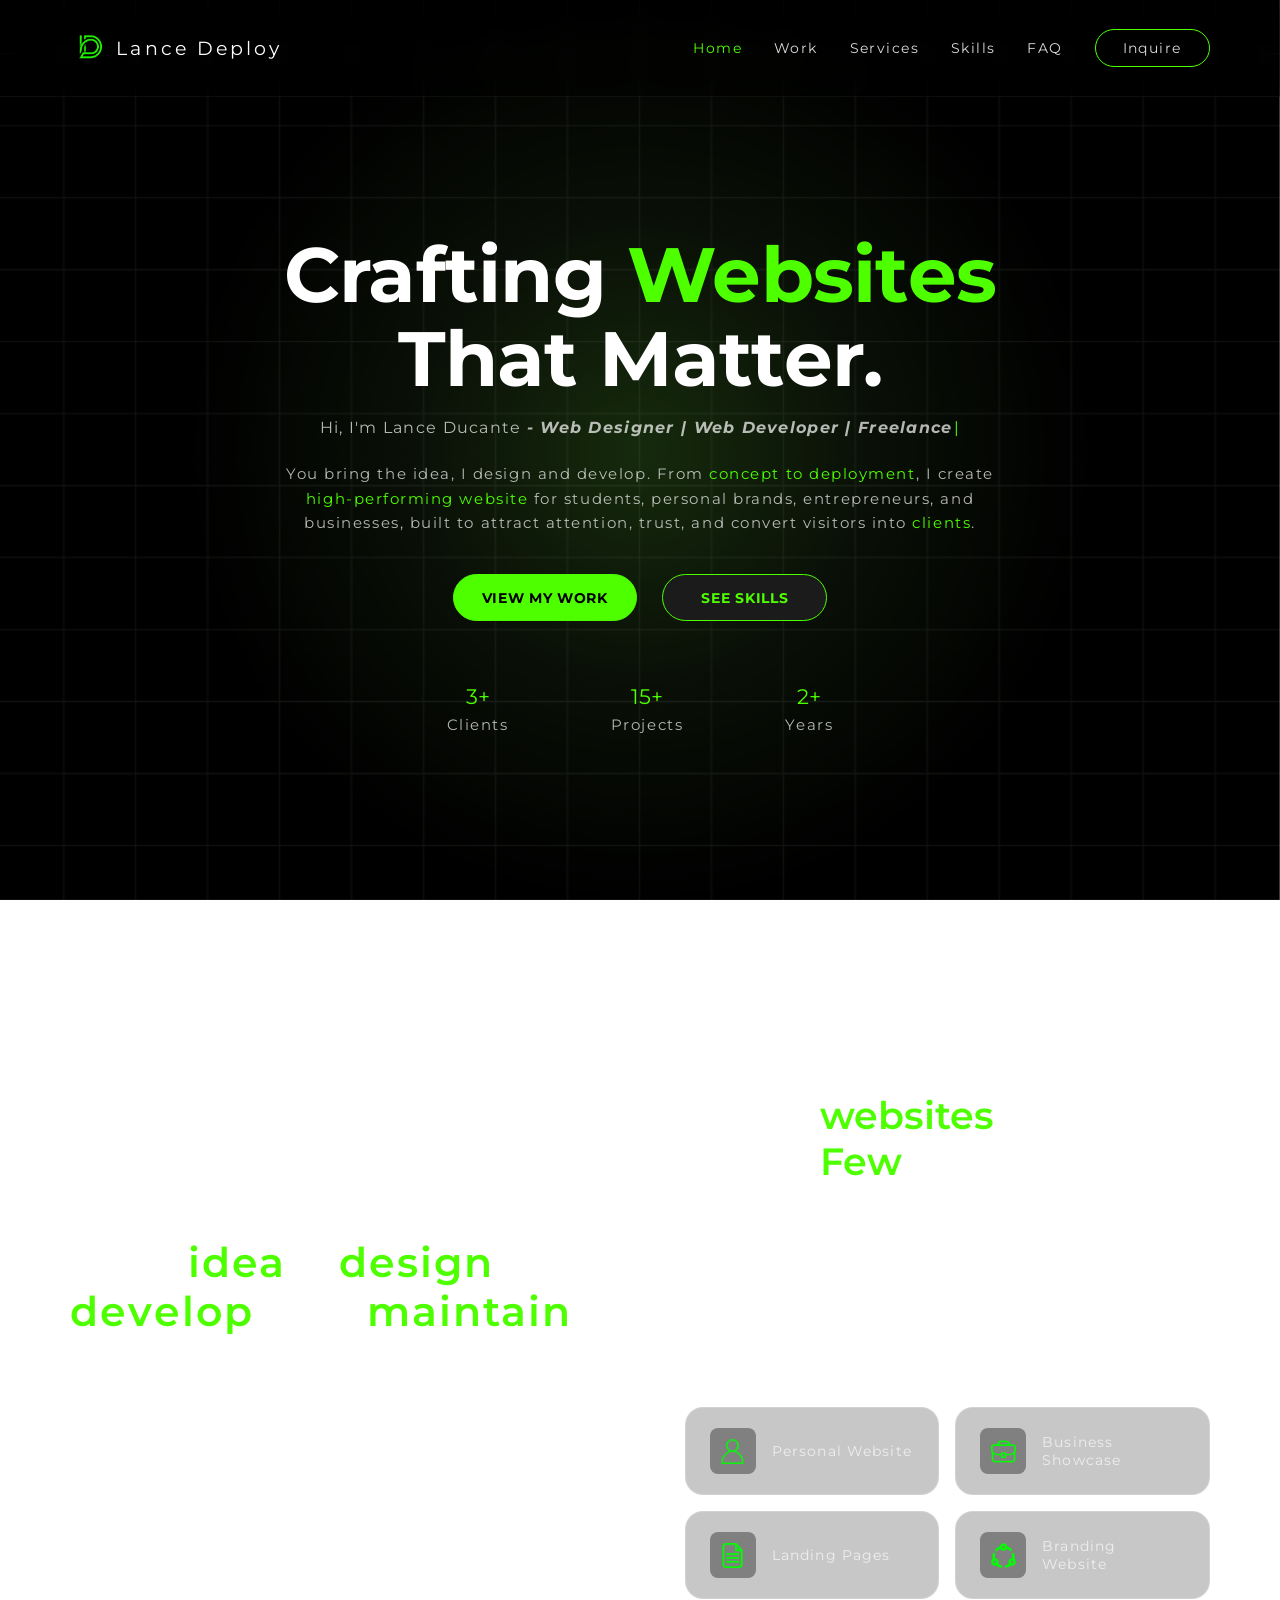
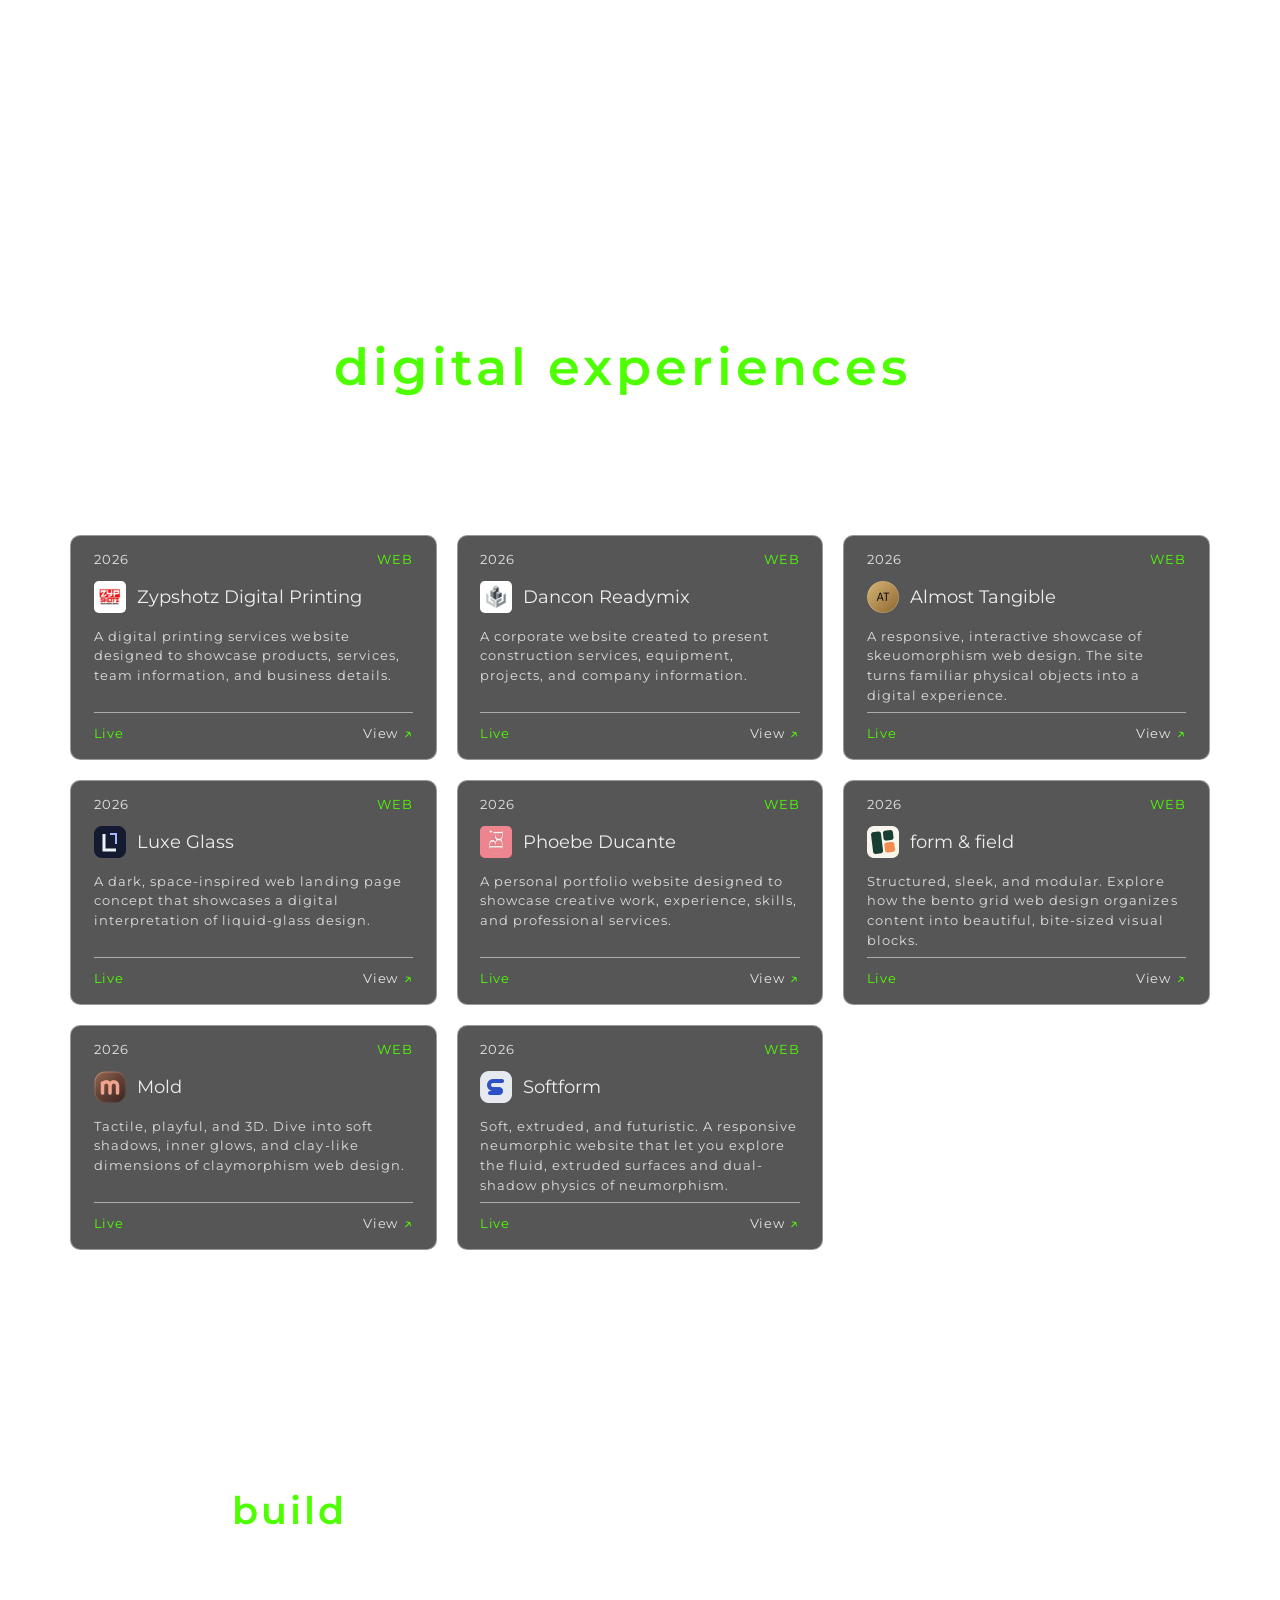
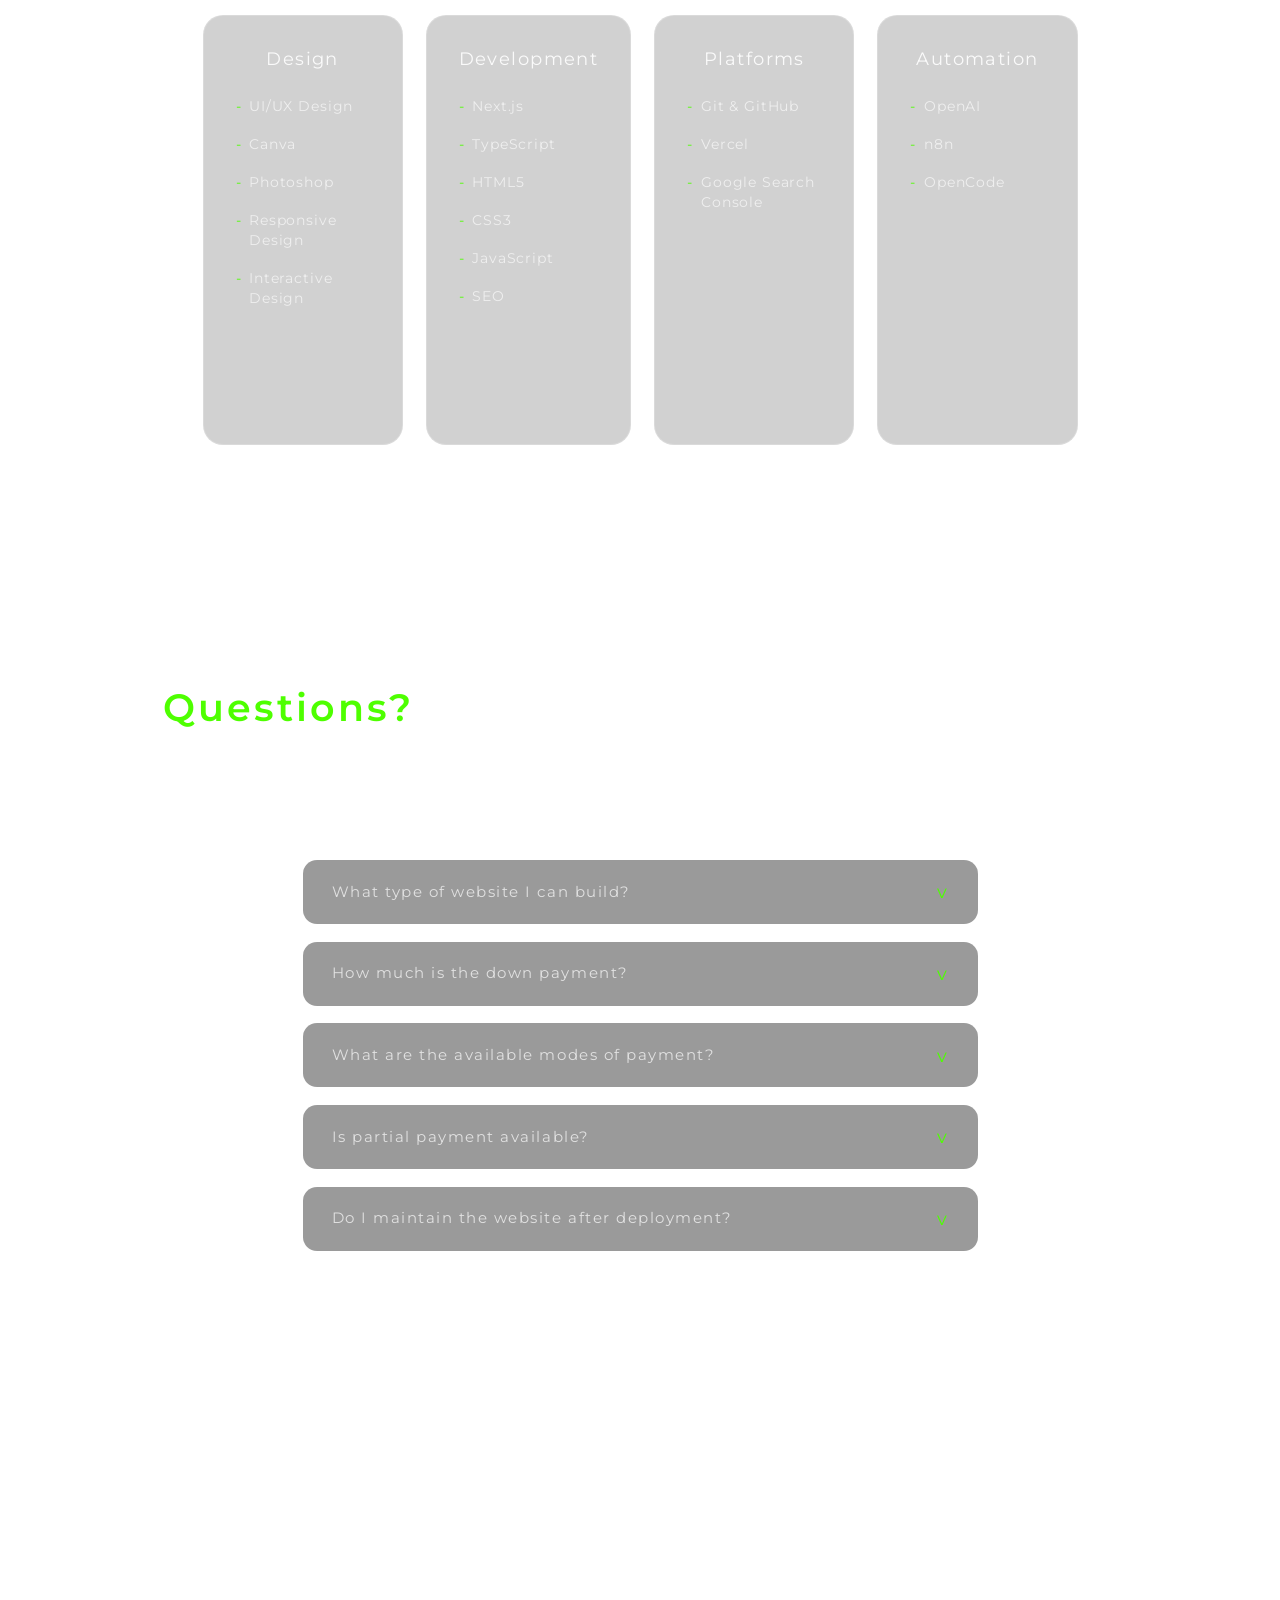
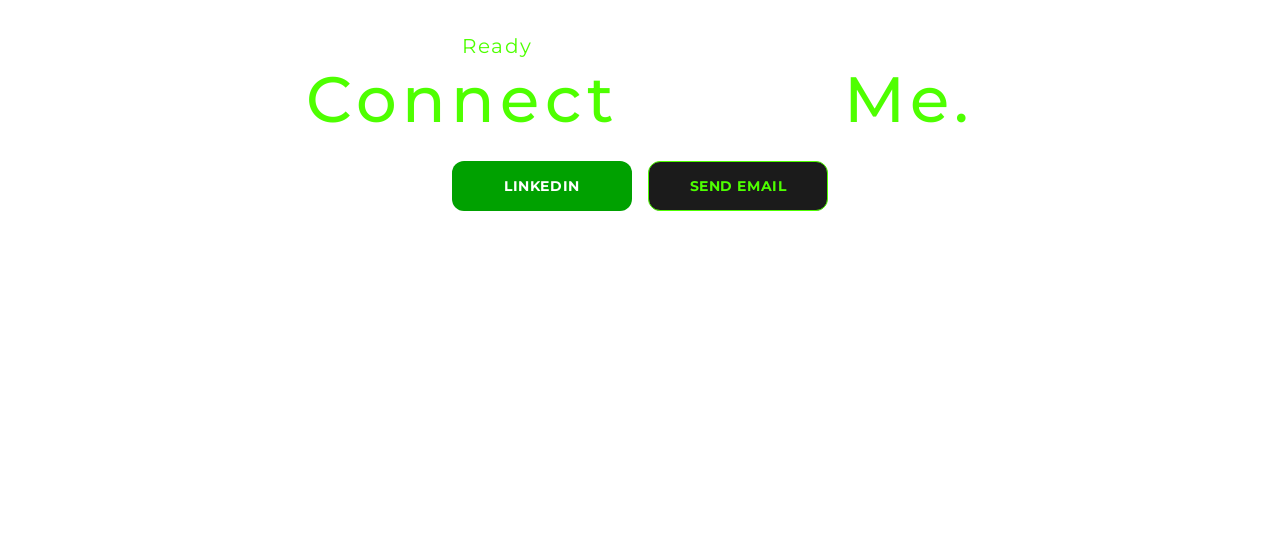
==== commit b376e9fe: "added completed no. of projects" ====
--- a/index.html
+++ b/index.html
@@ -254,7 +254,7 @@
         </li>
 
         <li class="home__stat">
-          <span class="home__stat-number" data-value="5">0+</span>
+          <span class="home__stat-number" data-value="15">0+</span>
           <span class="home__stat-label">Projects</span>
         </li>
 
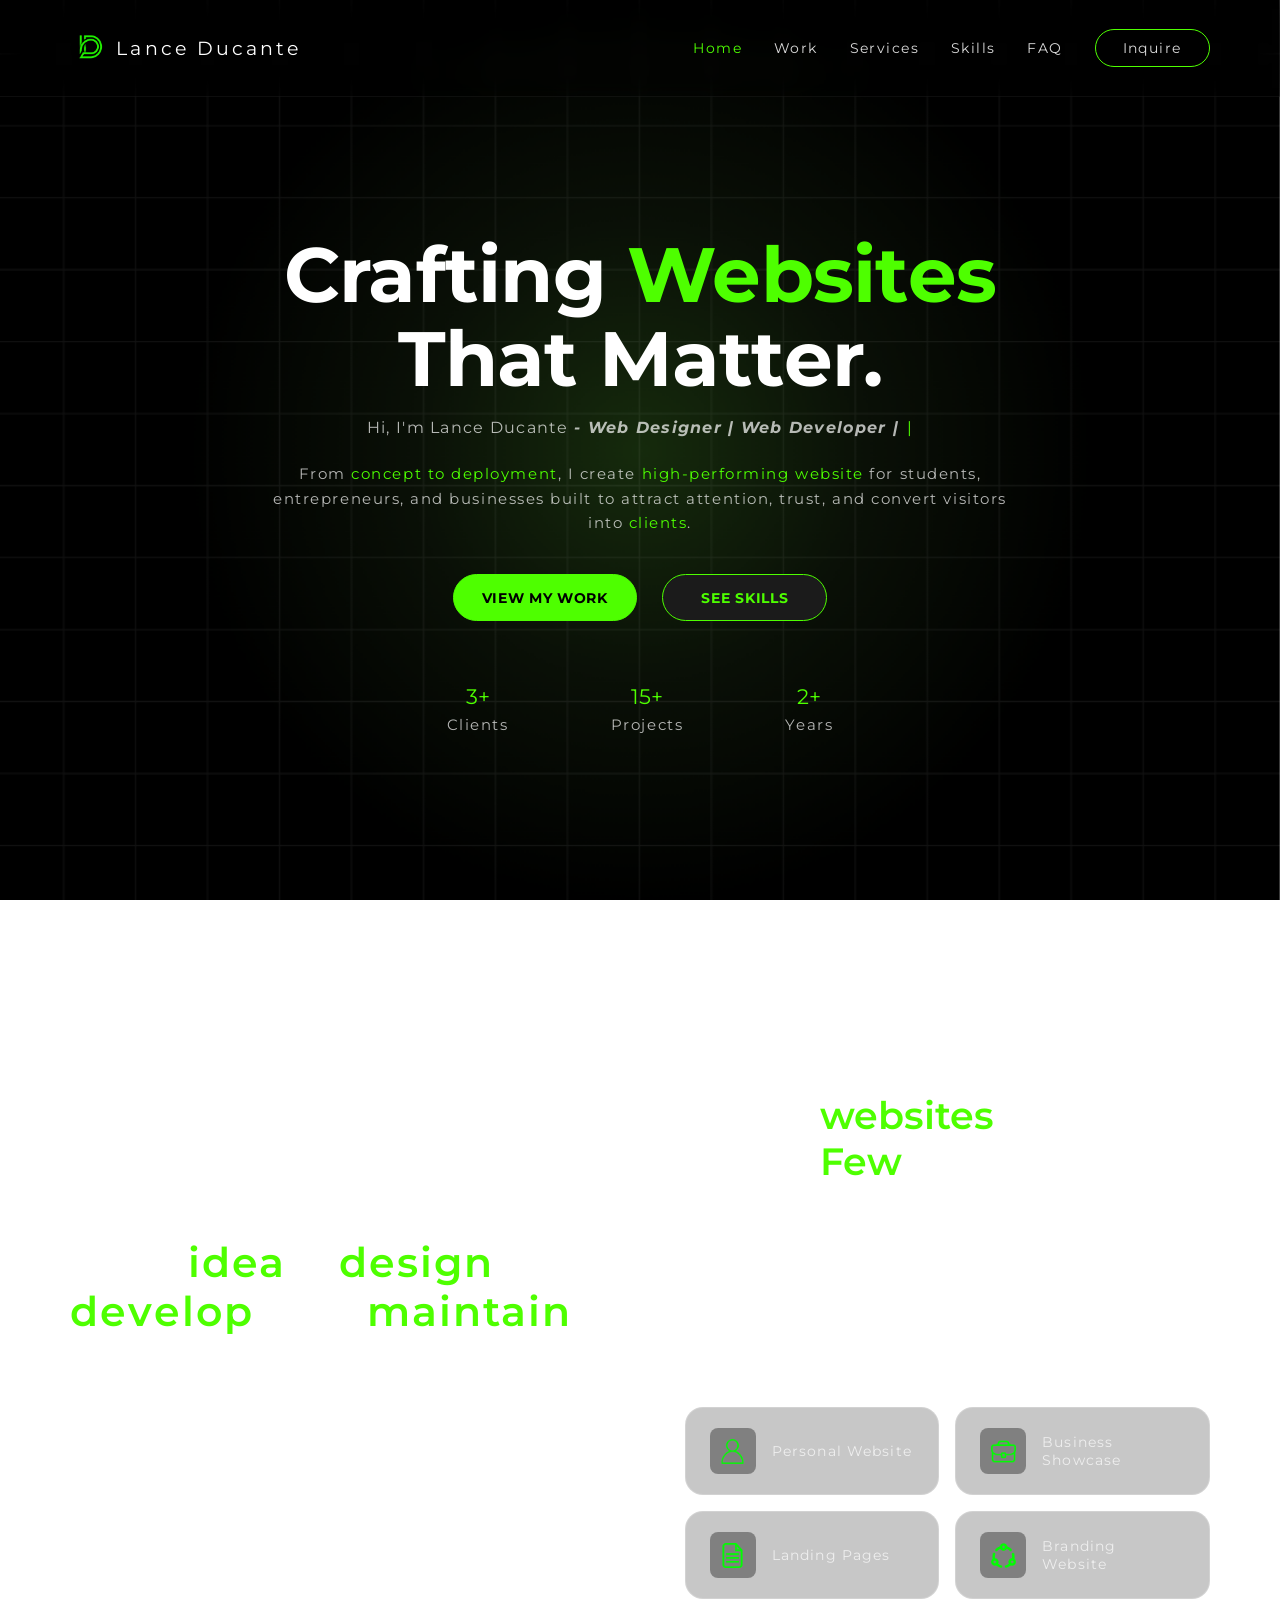
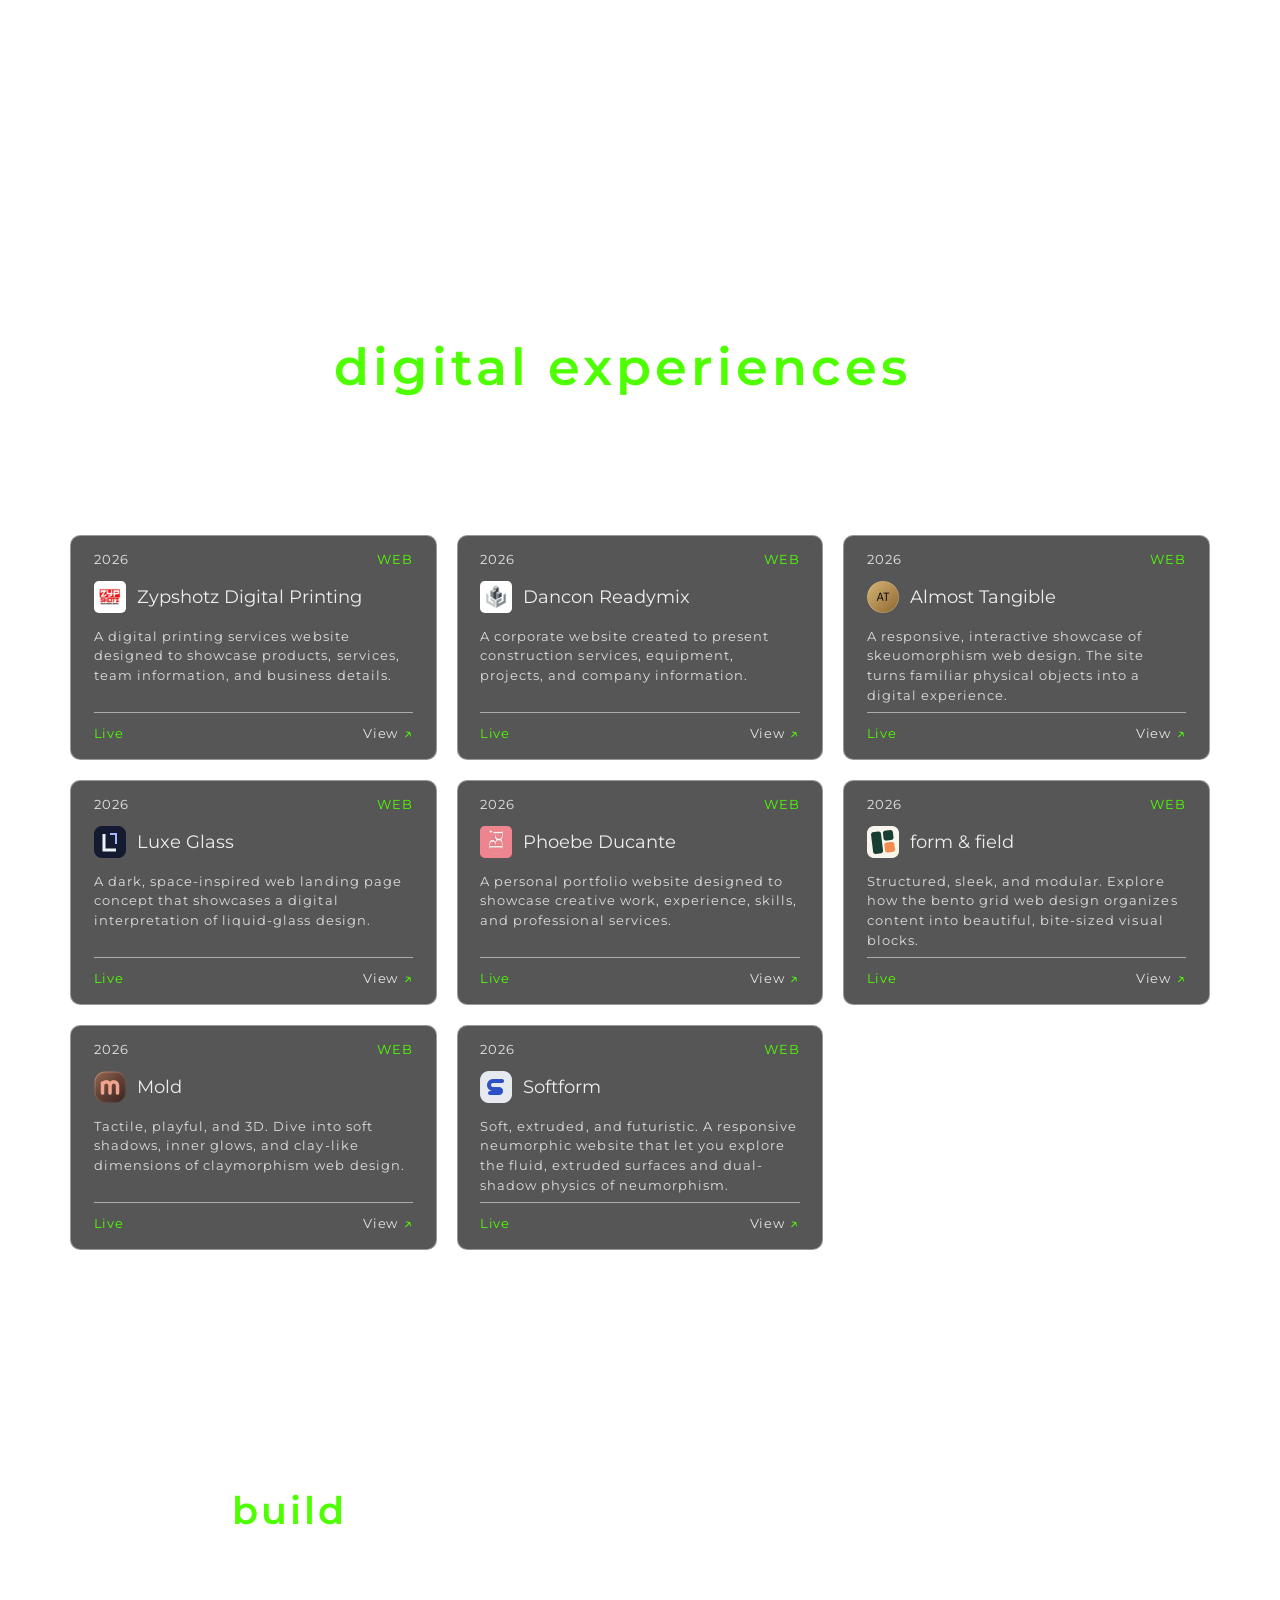
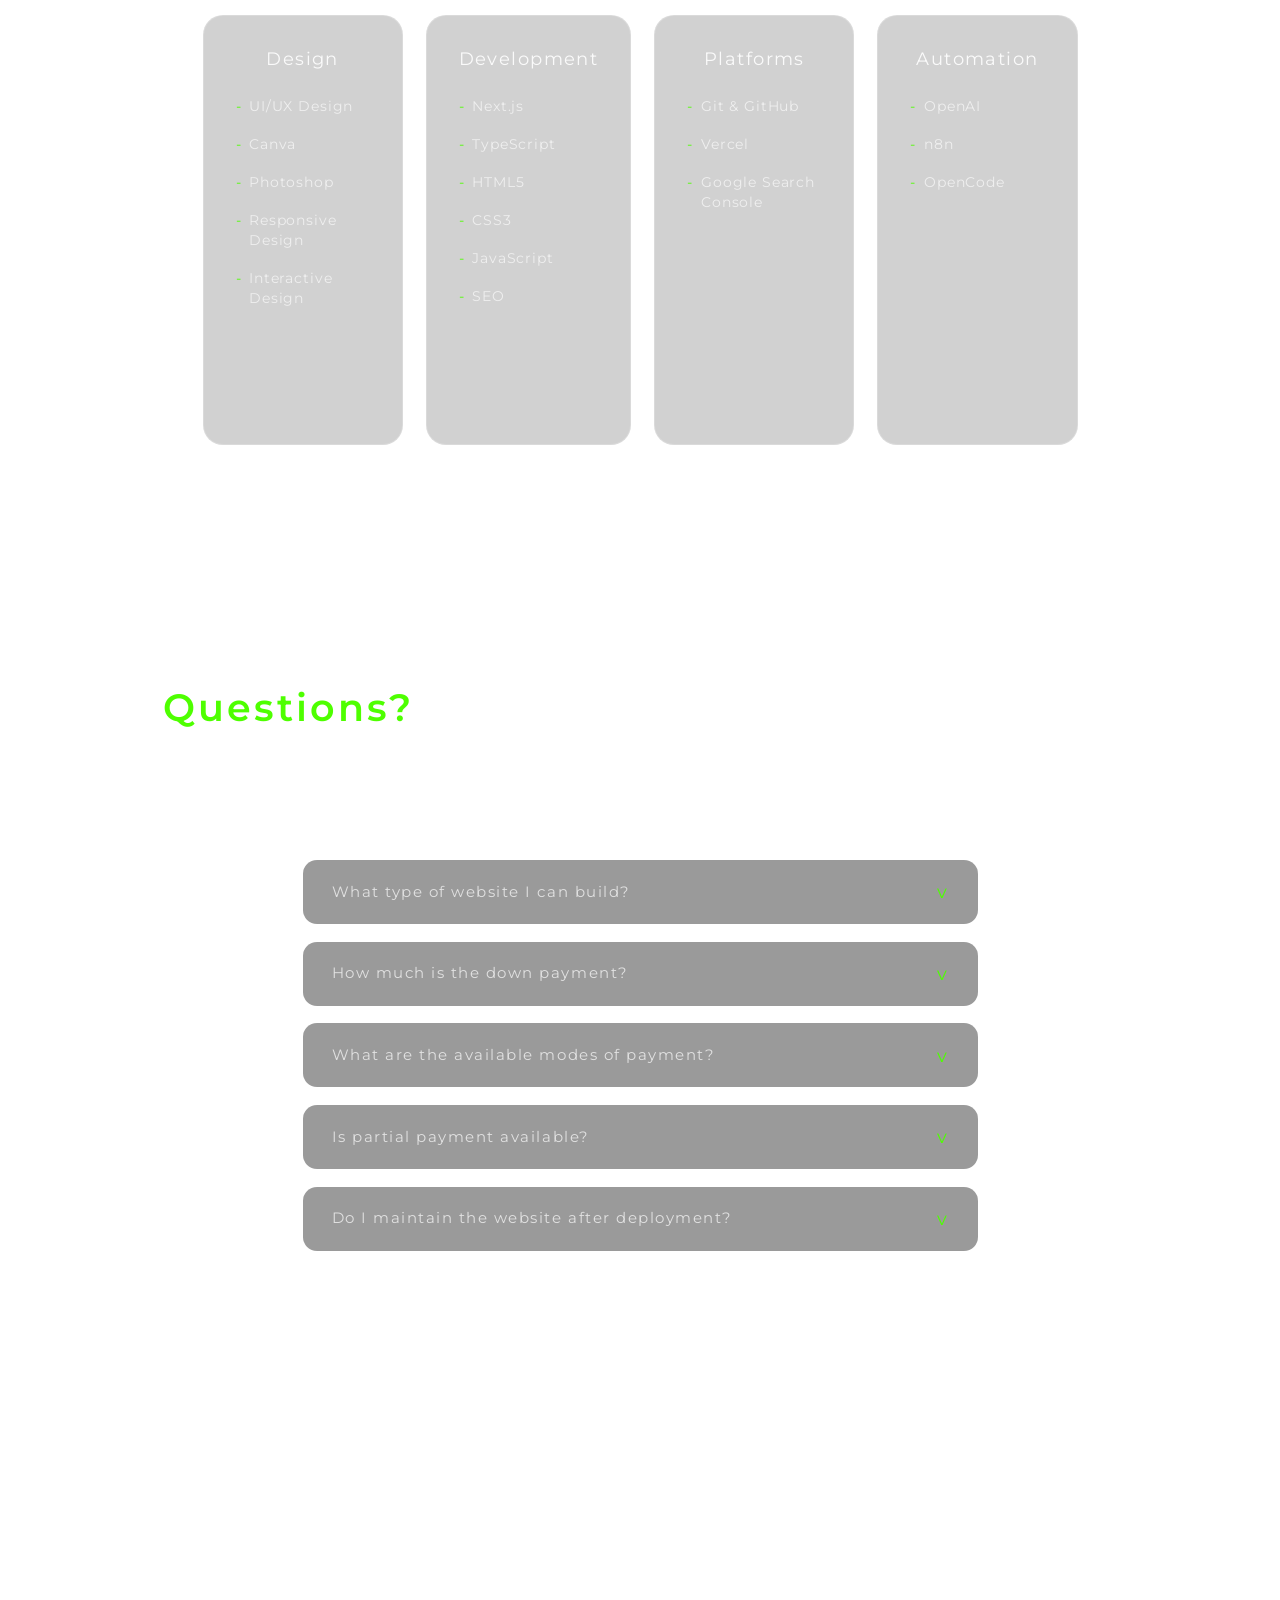
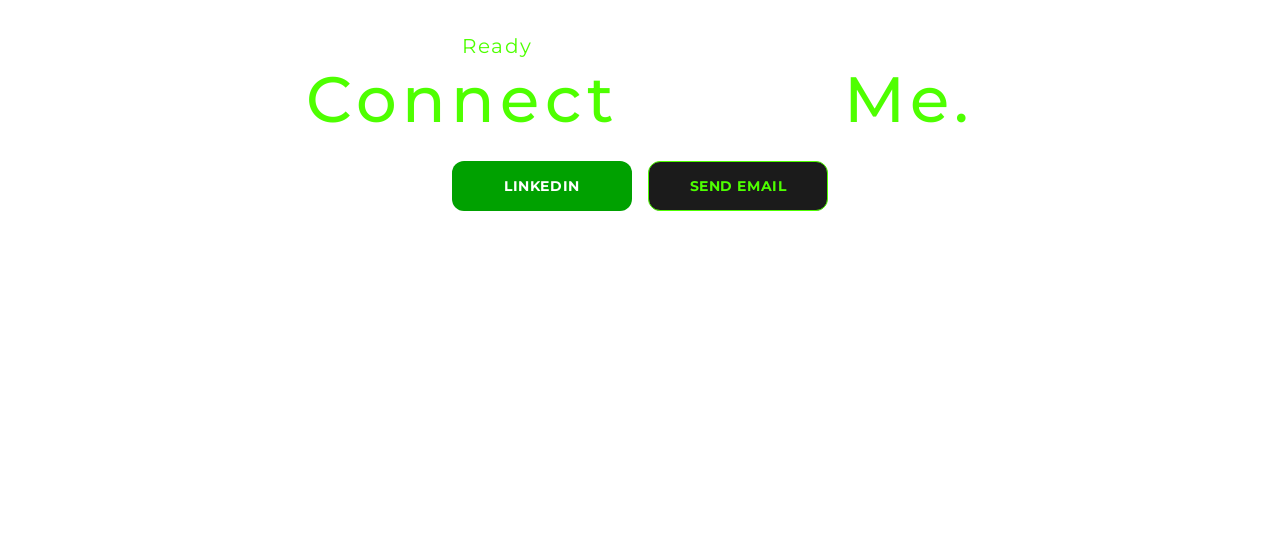
==== commit d4e90bc2: "updated name and title" ====
--- a/index.html
+++ b/index.html
@@ -161,7 +161,7 @@
             src="images/logo.png"
             alt="Lance Ducante logo"
           />
-          <a href="#home" class="navbar__logo"> Lance Deploy </a>
+          <a href="#home" class="navbar__logo"> Lance Ducante </a>
         </div>
 
         <div class="navbar__links">
@@ -226,11 +226,11 @@
         </p>
 
         <p class="home__description animate-item">
-          You bring the idea, I design and develop. From
+          From
           <span>concept to deployment</span>, I create
-          <span>high-performing website</span> for students, personal brands,
-          entrepreneurs, and businesses, built to attract attention, trust, and
-          convert visitors into <span>clients</span>.
+          <span>high-performing website</span> for students, entrepreneurs, and
+          businesses built to attract attention, trust, and convert visitors
+          into <span>clients</span>.
         </p>
 
         <div class="home__actions animate-item delay-2">
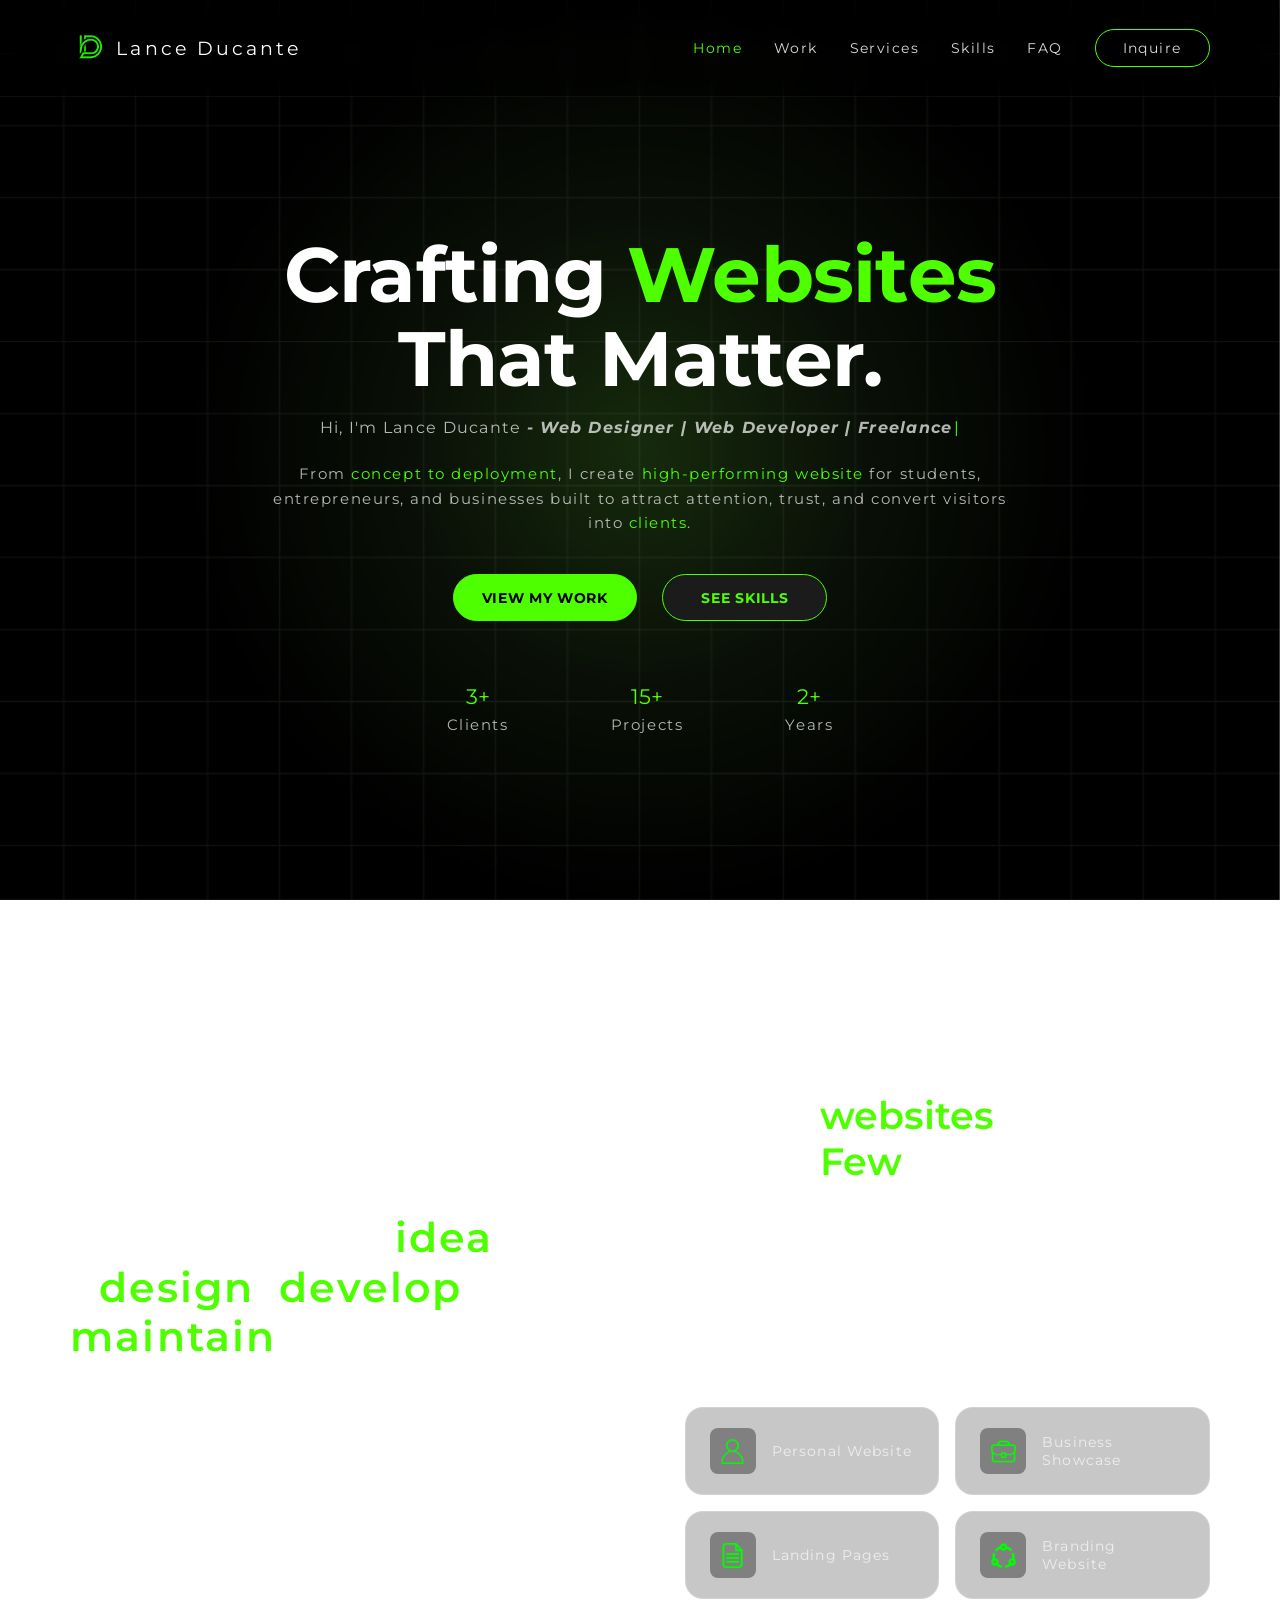
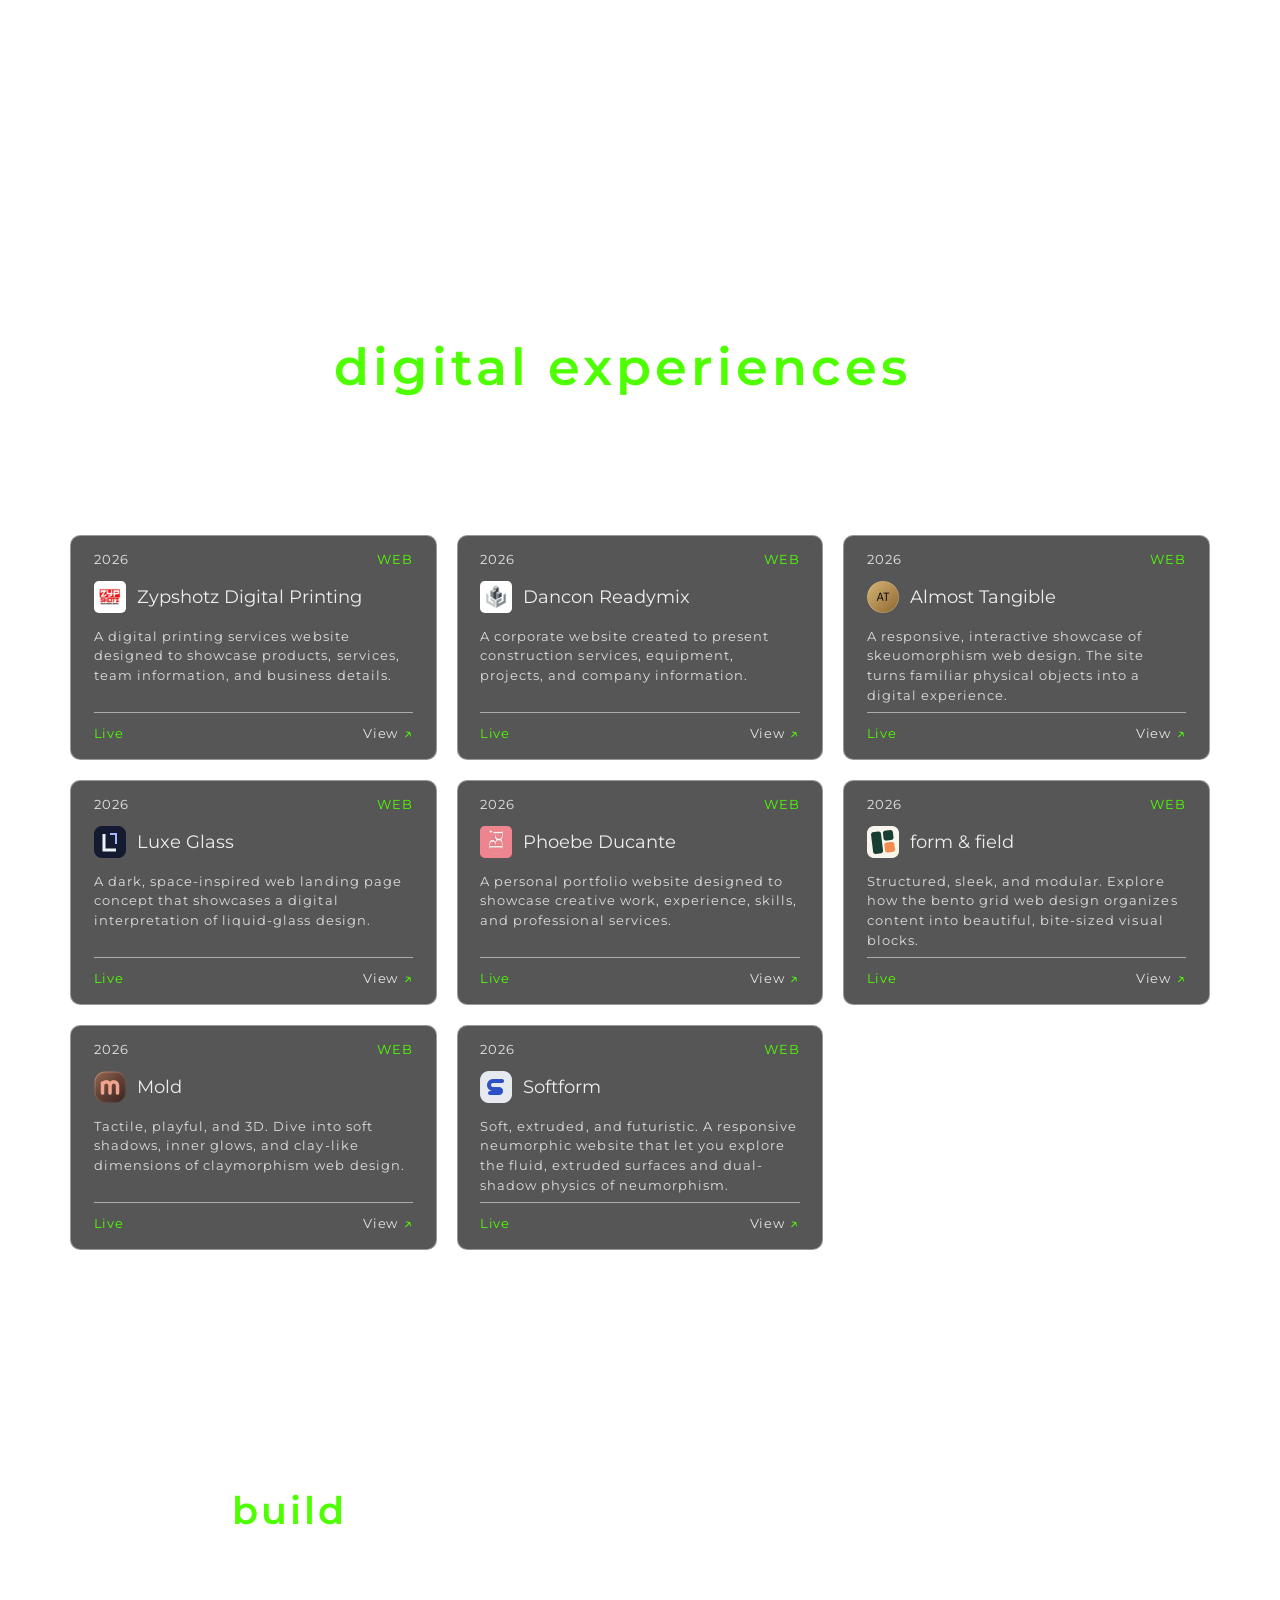
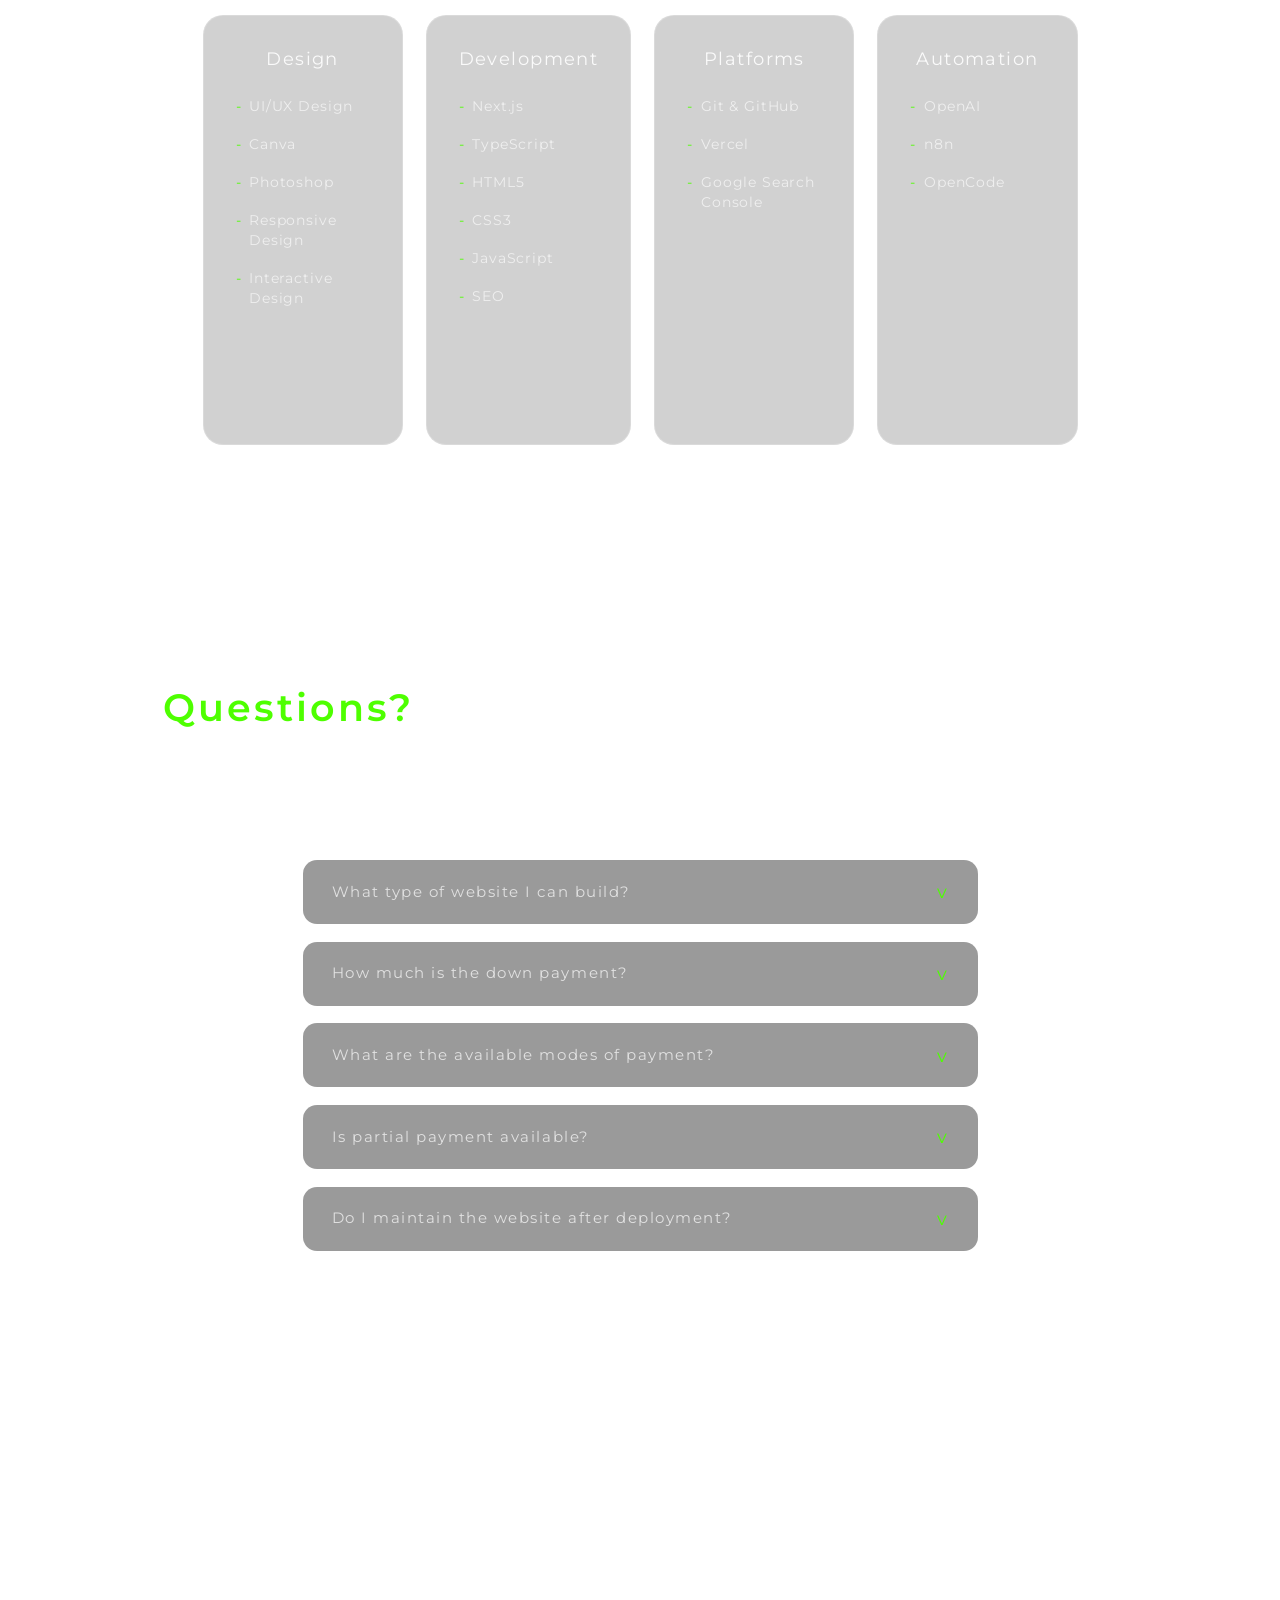
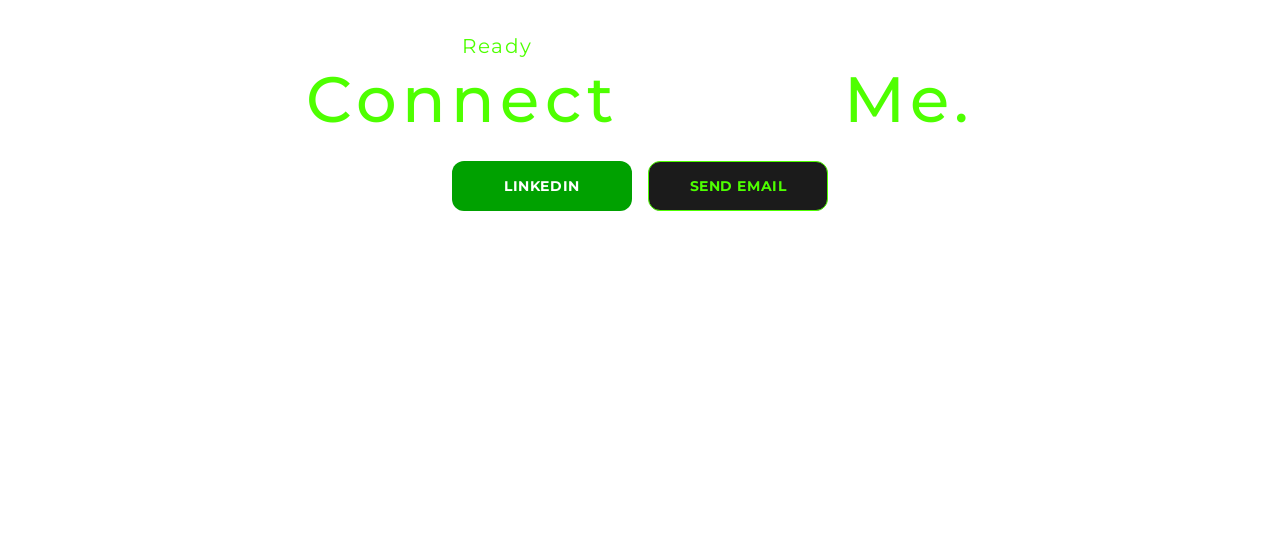
==== commit fc99b6a7: "fix services text format" ====
--- a/index.html
+++ b/index.html
@@ -273,9 +273,9 @@
       <div class="services__content">
         <div class="services__intro">
           <h3 class="animate-item delay-2">
-            Your <span>idea</span>, I <span>design</span>,
-            <br />
-            <span>develop</span> and <span>maintain</span>.
+            You bring the <span>idea</span>,<br />
+            I <span>design</span>, <span>develop</span> and<br />
+            <span>maintain</span>.
           </h3>
 
           <p class="animate-item delay-2">
--- a/style.css
+++ b/style.css
@@ -471,7 +471,7 @@
 
 .services__intro {
   align-self: center;
-  max-width: 600px;
+  max-width: 100%;
 }
 
 .services__intro h3 {
@@ -1237,6 +1237,10 @@
 }
 
 @media (max-width: 600px) {
+  .services__intro h3 br {
+    display: none;
+  }
+
   .home {
     padding-top: 6.5rem;
   }
